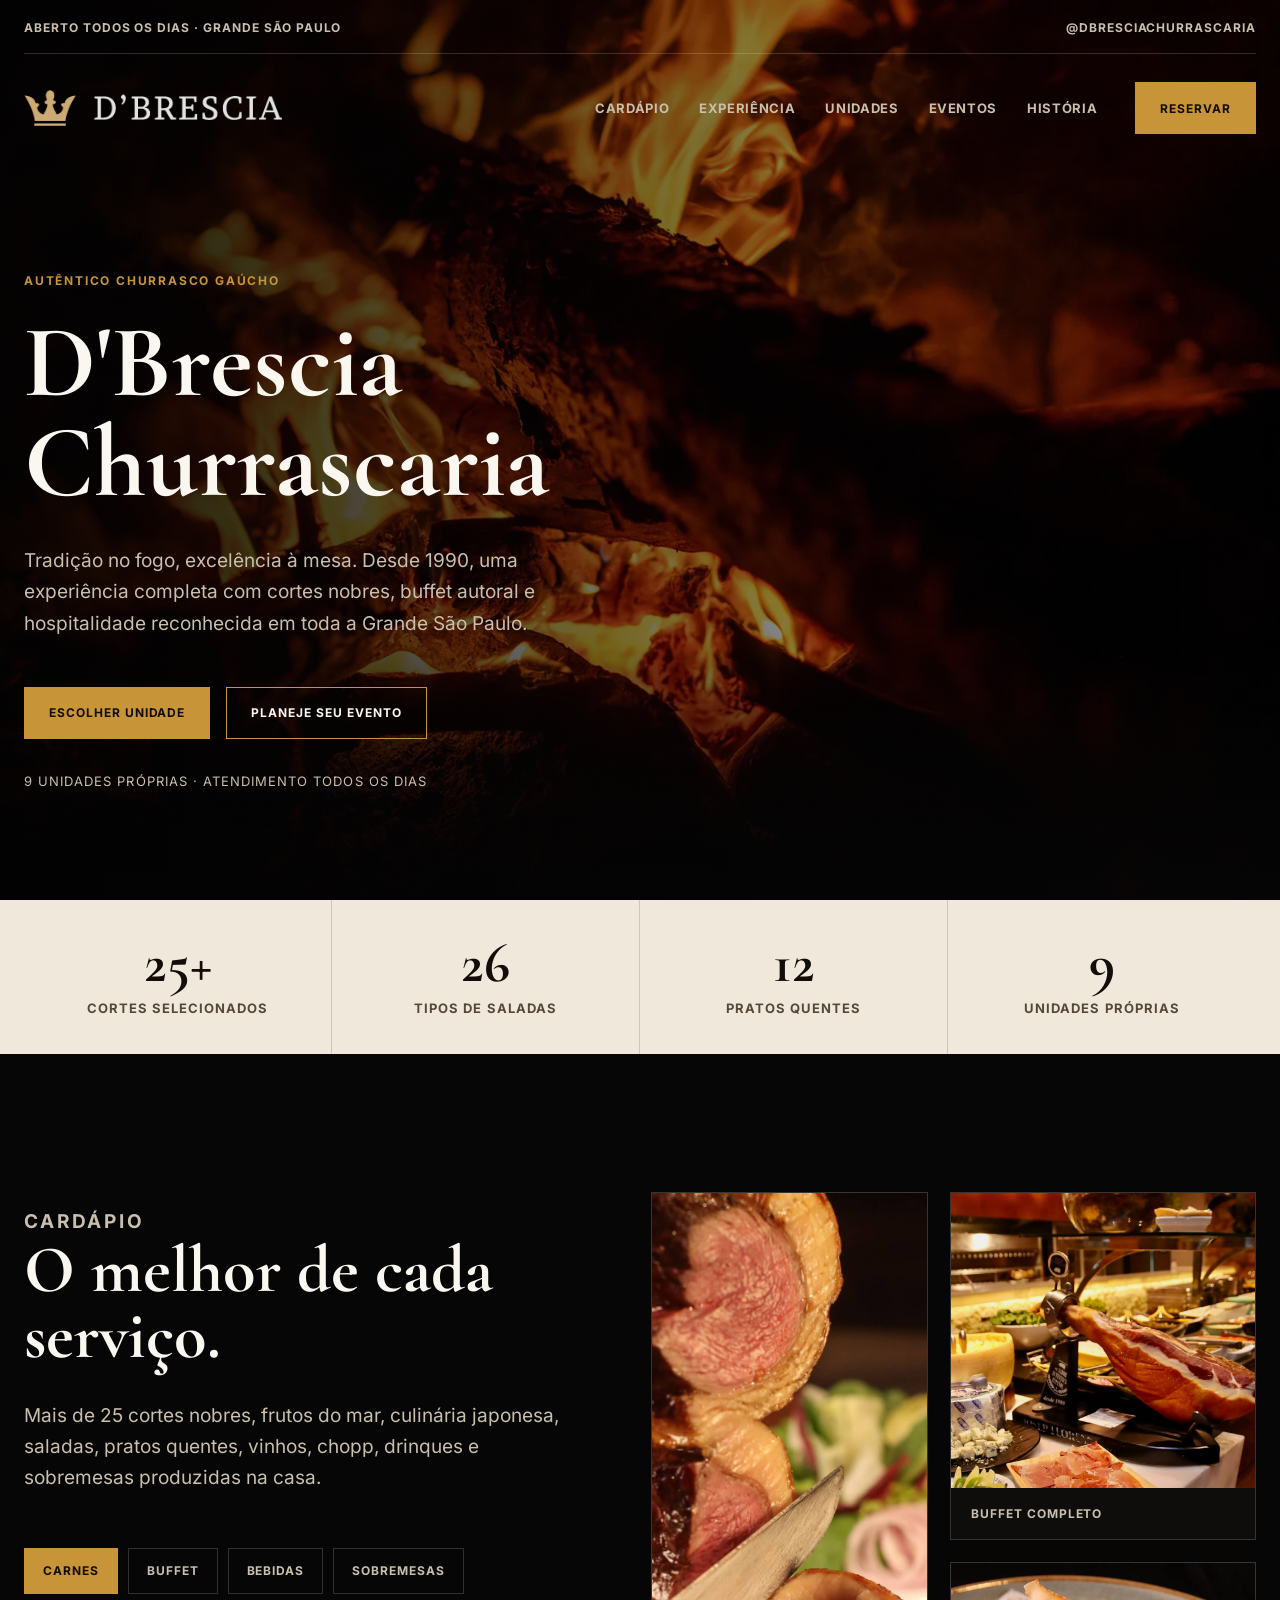
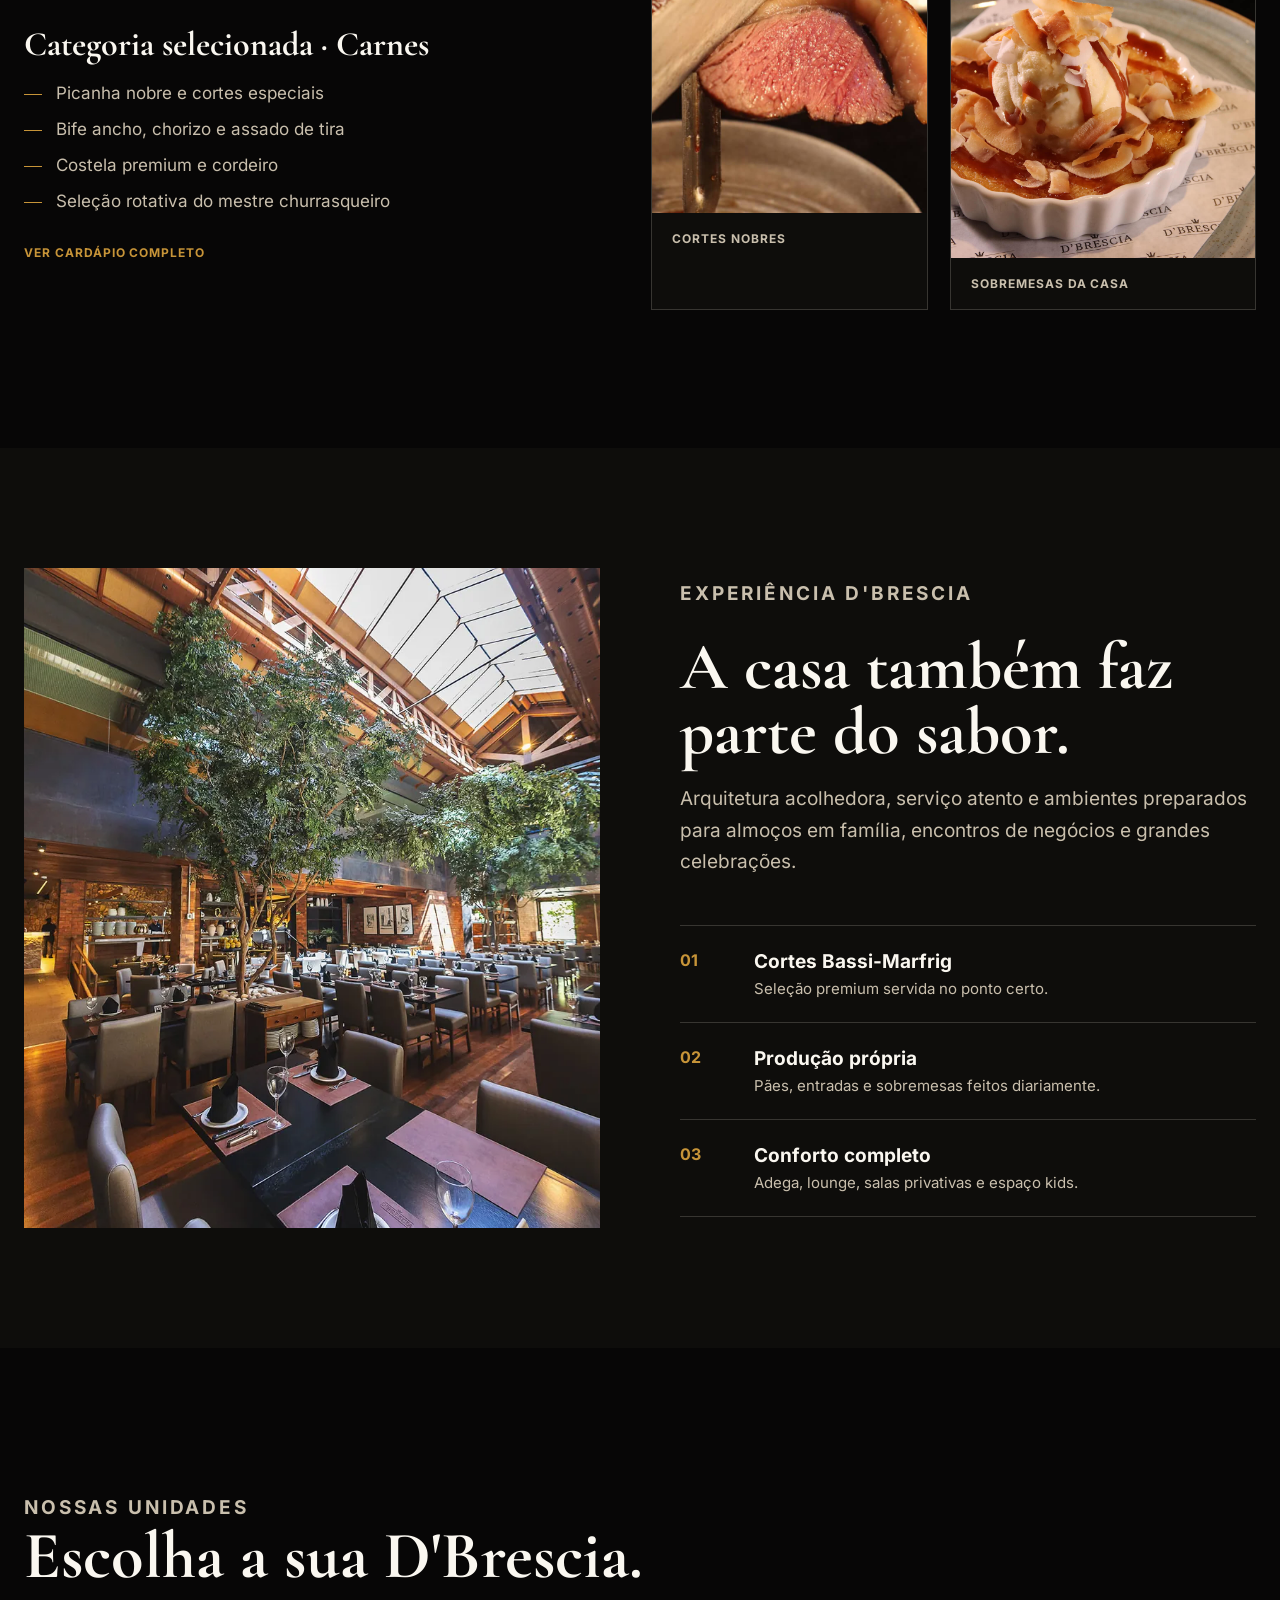
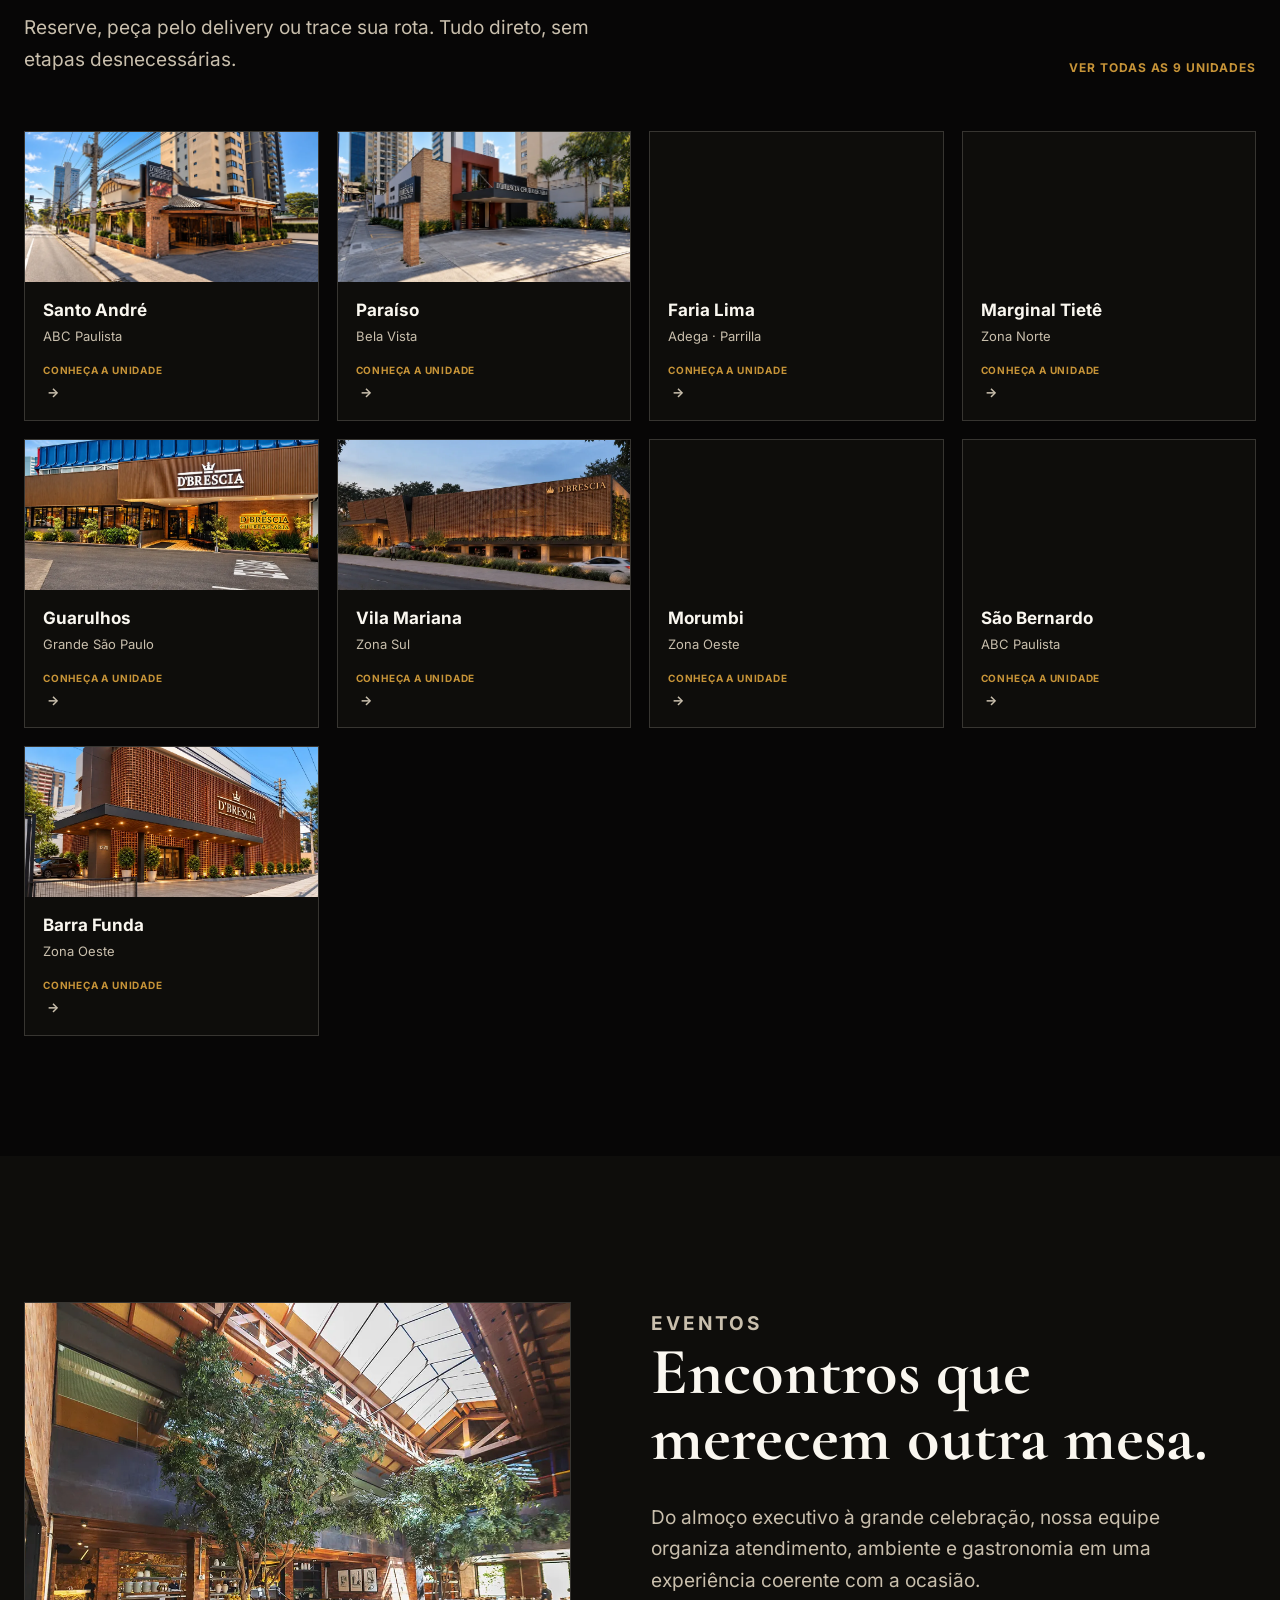
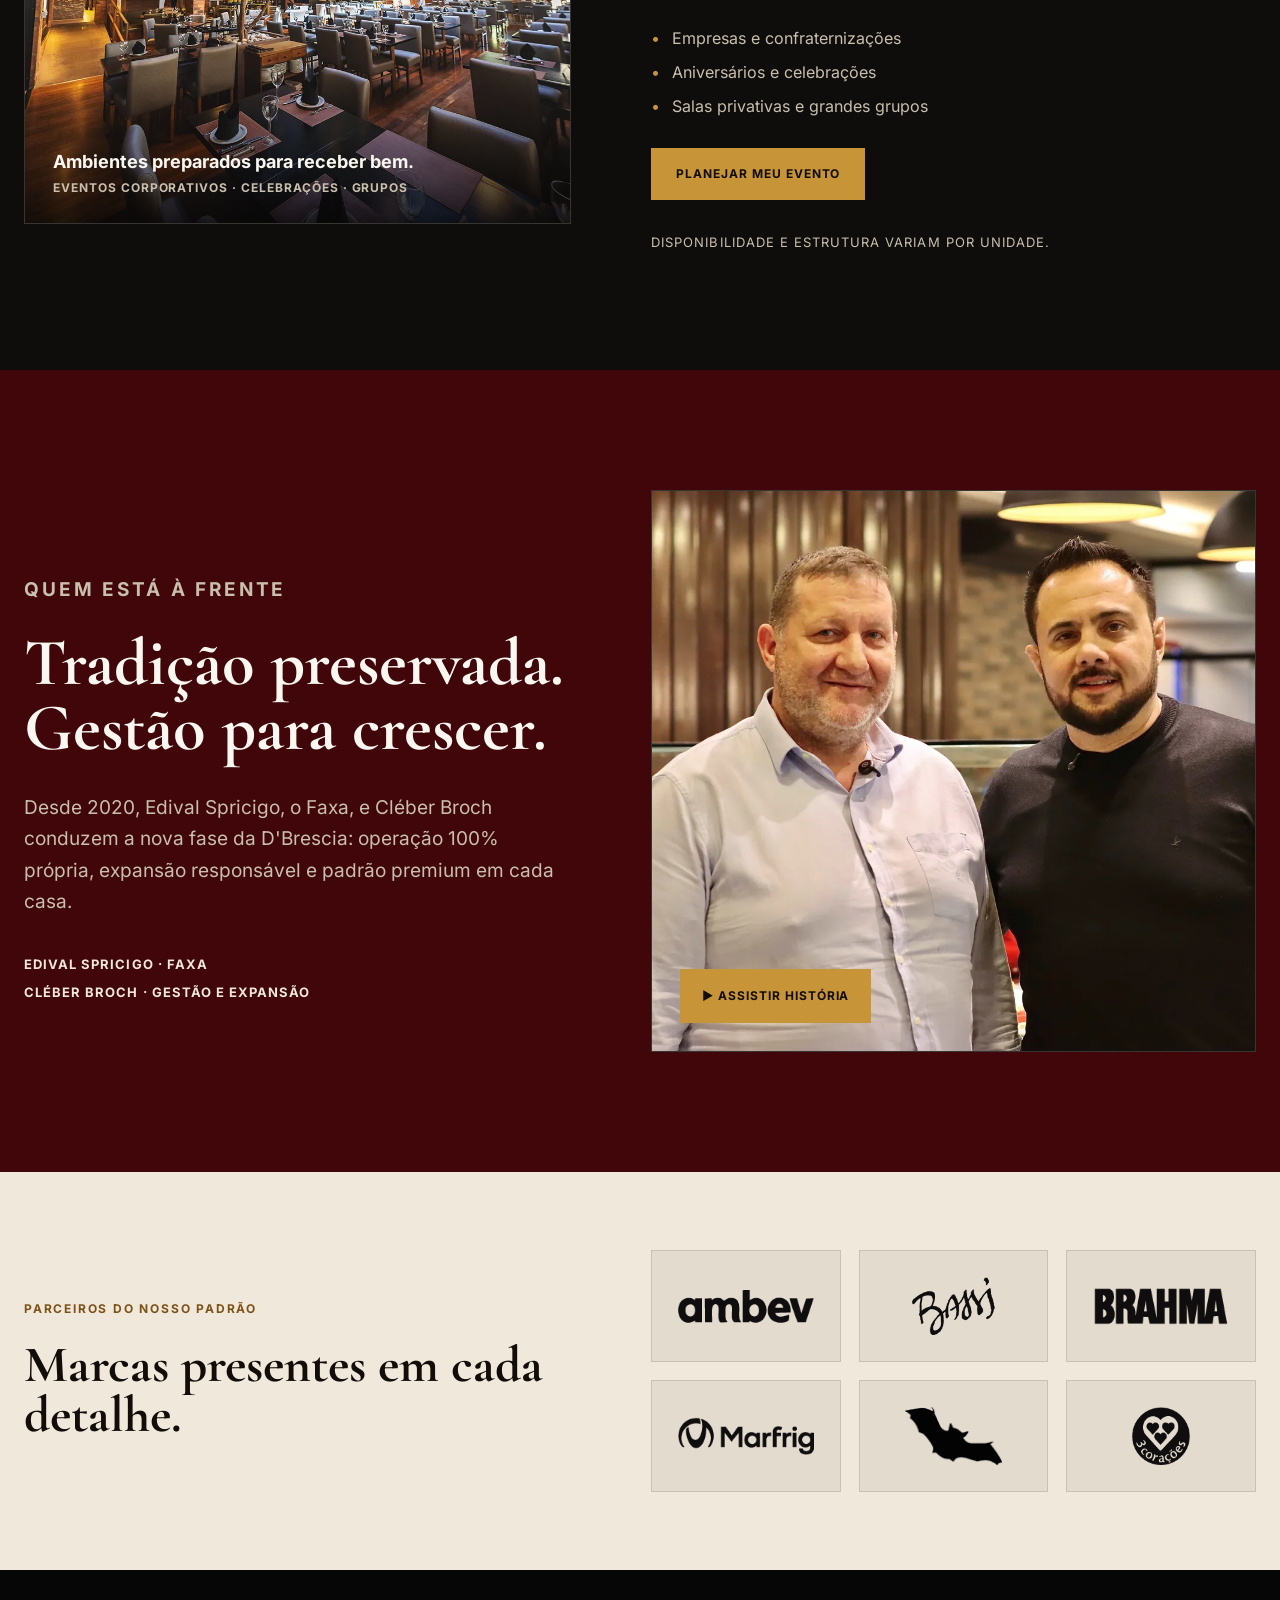
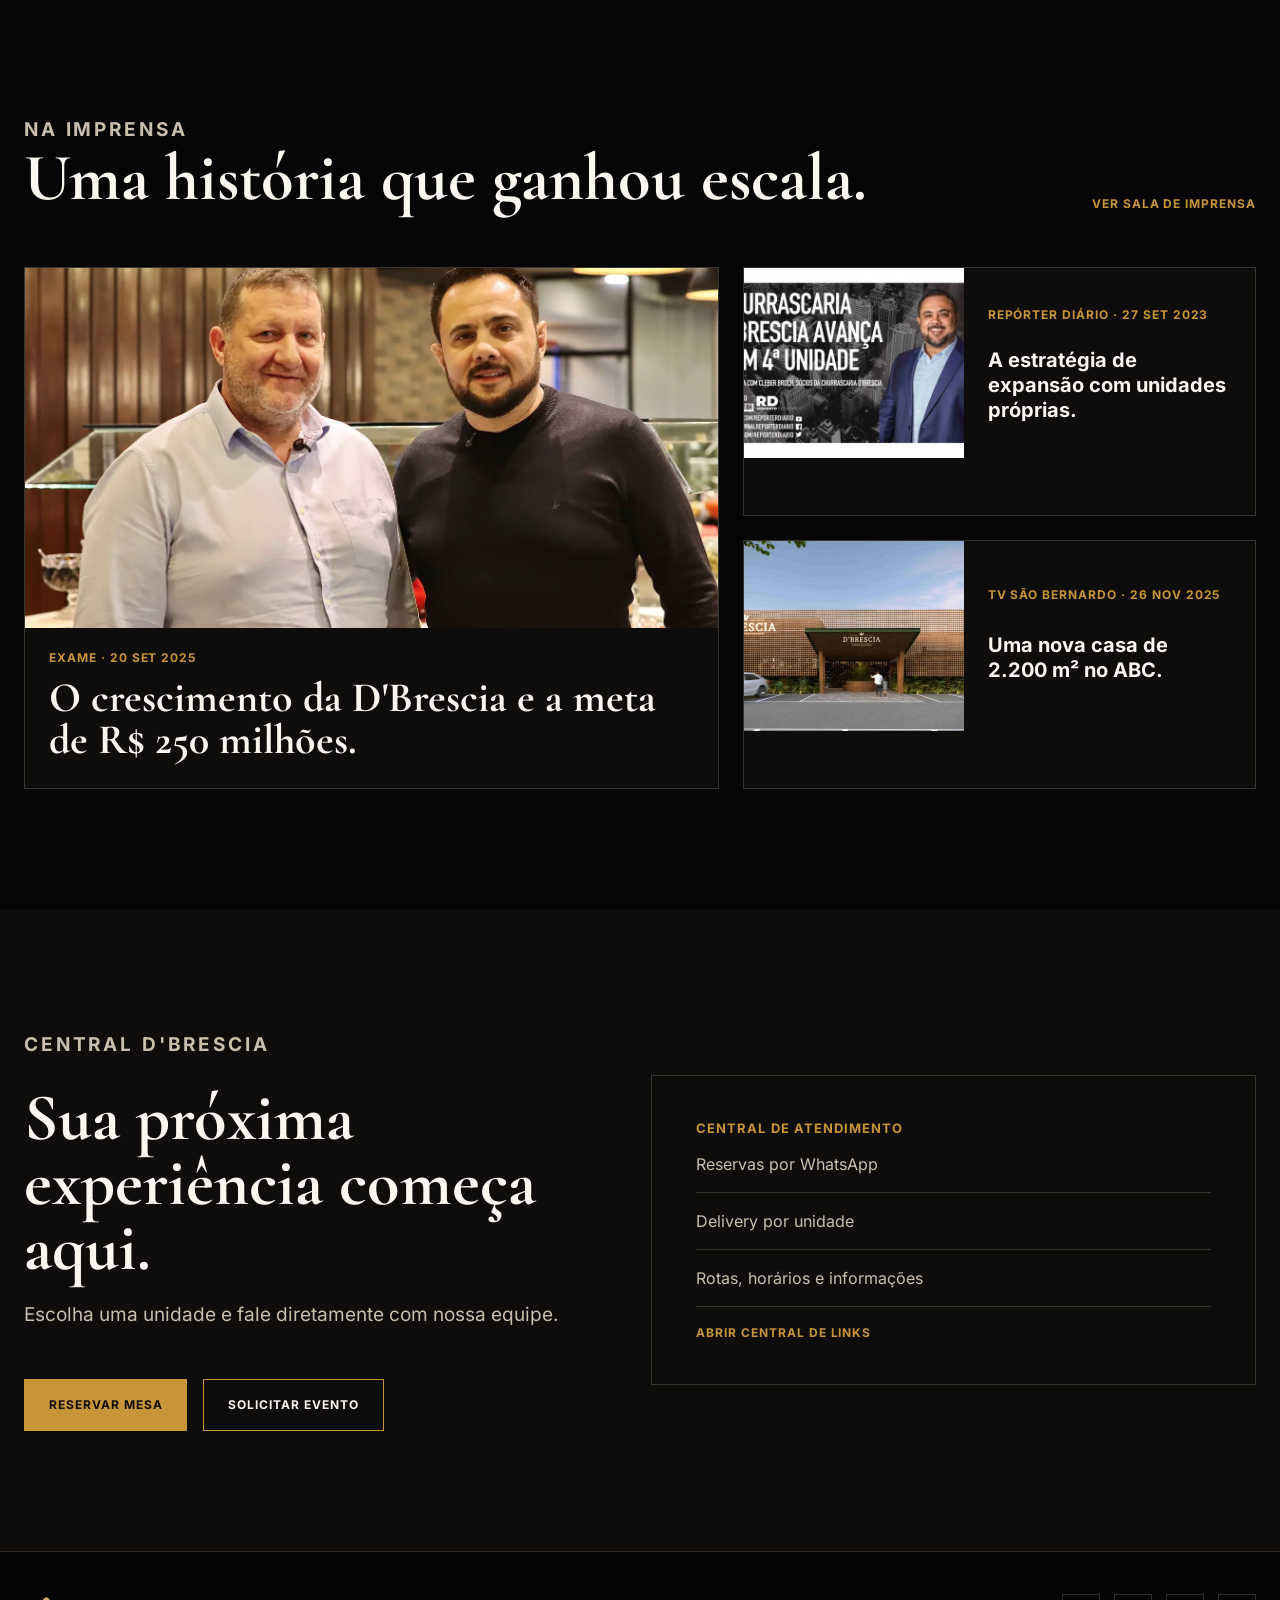
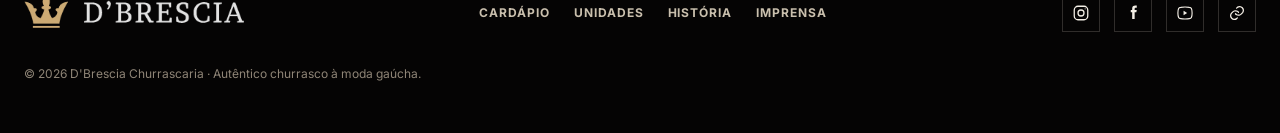
==== index.html @ fde70b5e "Center hero and correct unit count" ====
<!doctype html>
<html lang="pt-BR">
  <head>
    <meta charset="utf-8" />
    <meta name="viewport" content="width=device-width, initial-scale=1" />
    <title>D'Brescia Churrascaria | Rodízio, cortes nobres e eventos em São Paulo</title>
    <meta
      name="description"
      content="D'Brescia Churrascaria: rodízio com cortes nobres, buffet completo, eventos e 9 unidades na Grande São Paulo. Reserve sua mesa."
    />
    <meta name="robots" content="index,follow,max-image-preview:large,max-snippet:-1,max-video-preview:-1" />
    <meta name="theme-color" content="#070606" />
    <link rel="canonical" href="https://lippcruz.github.io/dbrescia.com.br-v2/" />
    <meta property="og:type" content="website" />
    <meta property="og:locale" content="pt_BR" />
    <meta property="og:site_name" content="D'Brescia Churrascaria" />
    <meta property="og:title" content="D'Brescia Churrascaria | Rodízio, cortes nobres e eventos" />
    <meta property="og:description" content="Cortes nobres, buffet completo e hospitalidade em 9 unidades na Grande São Paulo." />
    <meta property="og:url" content="https://lippcruz.github.io/dbrescia.com.br-v2/" />
    <meta property="og:image" content="https://lippcruz.github.io/dbrescia.com.br-v2/assets/optimized/hero-fire.webp" />
    <meta name="twitter:card" content="summary_large_image" />
    <link rel="preload" as="image" href="assets/optimized/hero-fire.webp" fetchpriority="high" />
    <link rel="manifest" href="site.webmanifest" />
    <link rel="stylesheet" href="assets/fonts/google-fonts.css" />
    <link rel="stylesheet" href="styles.css" />
  </head>
  <body>
    <a class="skip-link" href="#conteudo">Pular para o conteúdo principal</a>
    <header class="site-header" id="inicio">
      <div class="hero-bg" aria-hidden="true"></div>
      <div class="container header-shell">
        <div class="topbar">
          <span>Aberto todos os dias · Grande São Paulo</span>
          <a href="https://www.instagram.com/dbresciachurrascaria/" target="_blank" rel="noreferrer">@dbresciachurrascaria</a>
        </div>

        <nav class="main-nav" aria-label="Navegação principal">
          <a class="brand" href="#inicio" aria-label="D'Brescia Churrascaria">
            <img src="assets/figma/fe874.png" alt="D'Brescia" />
          </a>
          <div class="nav-links">
            <a href="#cardapio">Cardápio</a>
            <a href="#experiencia">Experiência</a>
            <a href="#unidades">Unidades</a>
            <a href="#eventos">Eventos</a>
            <a href="#historia">História</a>
          </div>
          <a class="btn btn-gold nav-cta" href="https://linktr.ee/dbrescia" target="_blank" rel="noreferrer">Reservar</a>
          <button class="menu-button" type="button" aria-label="Abrir menu" aria-controls="mobile-menu" aria-expanded="false">
            <span></span><span></span>
          </button>
        </nav>

        <section class="hero-copy" aria-labelledby="hero-title">
          <p class="eyebrow">Autêntico churrasco gaúcho</p>
          <h1 id="hero-title">D'Brescia Churrascaria</h1>
          <p>
            Tradição no fogo, excelência à mesa. Desde 1990, uma experiência completa com cortes nobres,
            buffet autoral e hospitalidade reconhecida em toda a Grande São Paulo.
          </p>
          <div class="hero-actions">
            <a class="btn btn-gold" href="#unidades">Escolher unidade</a>
            <a class="btn btn-outline" href="#eventos">Planeje seu evento</a>
          </div>
          <small>9 unidades próprias · atendimento todos os dias</small>
        </section>
      </div>
    </header>

    <dialog class="mobile-menu" id="mobile-menu" aria-label="Menu principal">
      <div class="mobile-menu-head">
        <img src="assets/figma/fe874.png" alt="D'Brescia" />
        <button type="button" data-close-menu aria-label="Fechar menu">×</button>
      </div>
      <nav>
        <a href="#inicio">Início</a>
        <a href="#cardapio">Cardápio</a>
        <a href="#unidades">Unidades</a>
        <a href="#historia">Nossa história</a>
        <a href="#imprensa">Imprensa</a>
        <a href="#eventos">Eventos</a>
      </nav>
      <div class="mobile-menu-actions">
        <a class="btn btn-gold" href="https://linktr.ee/dbrescia" target="_blank" rel="noreferrer">Reservar mesa</a>
        <a class="btn btn-outline" href="#eventos">Solicitar evento</a>
      </div>
    </dialog>

    <main id="conteudo">
      <section class="proof-band" aria-label="Destaques">
        <div class="container proof-grid">
          <article><strong>25+</strong><span>cortes selecionados</span></article>
          <article><strong>26</strong><span>tipos de saladas</span></article>
          <article><strong>12</strong><span>pratos quentes</span></article>
          <article><strong>9</strong><span>unidades próprias</span></article>
        </div>
      </section>

      <section class="section menu-section" id="cardapio">
        <div class="container menu-layout">
          <div class="section-copy">
            <p class="eyebrow">Cardápio</p>
            <h2>O melhor de cada serviço.</h2>
            <p>
              Mais de 25 cortes nobres, frutos do mar, culinária japonesa, saladas, pratos quentes, vinhos,
              chopp, drinques e sobremesas produzidas na casa.
            </p>
            <div class="tabs" role="tablist" aria-label="Categorias do cardápio">
              <button class="tab is-active" id="tab-carnes" type="button" role="tab" aria-selected="true" aria-controls="menu-panel" data-menu-tab="carnes">Carnes</button>
              <button class="tab" id="tab-buffet" type="button" role="tab" aria-selected="false" aria-controls="menu-panel" data-menu-tab="buffet">Buffet</button>
              <button class="tab" id="tab-bebidas" type="button" role="tab" aria-selected="false" aria-controls="menu-panel" data-menu-tab="bebidas">Bebidas</button>
              <button class="tab" id="tab-sobremesas" type="button" role="tab" aria-selected="false" aria-controls="menu-panel" data-menu-tab="sobremesas">Sobremesas</button>
            </div>
            <div class="menu-panel" id="menu-panel" role="tabpanel" aria-live="polite" aria-labelledby="tab-carnes" tabindex="-1"></div>
          </div>
          <div class="menu-gallery" aria-label="Fotos do cardápio">
            <figure class="gallery-main">
              <img src="assets/figma/dbc1e.png" alt="Cortes nobres" data-menu-image-main />
              <figcaption data-menu-caption-main>Cortes nobres</figcaption>
            </figure>
            <figure>
              <img src="assets/figma/3e852.png" alt="Buffet completo" data-menu-image-side />
              <figcaption data-menu-caption-side>Buffet completo</figcaption>
            </figure>
            <figure>
              <img src="assets/figma/bd625.png" alt="Sobremesas da casa" data-menu-image-bottom />
              <figcaption data-menu-caption-bottom>Sobremesas da casa</figcaption>
            </figure>
          </div>
        </div>
      </section>

      <section class="section experience" id="experiencia">
        <div class="experience-image">
          <img src="assets/optimized/ambiente.webp" alt="Ambiente da D'Brescia" />
        </div>
        <div class="experience-copy">
          <p class="eyebrow">Experiência D'Brescia</p>
          <h2>A casa também faz parte do sabor.</h2>
          <p>
            Arquitetura acolhedora, serviço atento e ambientes preparados para almoços em família,
            encontros de negócios e grandes celebrações.
          </p>
          <ol class="feature-list">
            <li><span>01</span><strong>Cortes Bassi-Marfrig</strong><small>Seleção premium servida no ponto certo.</small></li>
            <li><span>02</span><strong>Produção própria</strong><small>Pães, entradas e sobremesas feitos diariamente.</small></li>
            <li><span>03</span><strong>Conforto completo</strong><small>Adega, lounge, salas privativas e espaço kids.</small></li>
          </ol>
        </div>
      </section>

      <section class="section units-section" id="unidades">
        <div class="container">
          <div class="section-head">
            <div>
              <p class="eyebrow">Nossas unidades</p>
              <h2>Escolha a sua D'Brescia.</h2>
              <p>Reserve, peça pelo delivery ou trace sua rota. Tudo direto, sem etapas desnecessárias.</p>
            </div>
            <a class="text-link" href="https://linktr.ee/dbrescia" target="_blank" rel="noreferrer">Ver todas as 9 unidades</a>
          </div>

          <div class="unit-feature" aria-live="polite">
            <img data-unit-main-image src="assets/optimized/unidade-santo-andre.webp" alt="Unidade Santo André" />
            <div>
              <span data-unit-index>01 / 09</span>
              <h3 data-unit-name>Santo André</h3>
              <p data-unit-address>Av. Dom Pedro II, 444 · Jardim</p>
              <div class="unit-actions">
                <a class="btn btn-gold" data-unit-whatsapp href="https://wa.me/5511996057584" target="_blank" rel="noreferrer">WhatsApp</a>
                <a class="btn btn-outline" data-unit-page href="unidades/santo-andre/">Conhecer unidade</a>
              </div>
            </div>
          </div>

          <div class="unit-controls" role="group" aria-label="Selecionar unidade"></div>
          <div class="unit-grid"></div>
        </div>
      </section>

      <section class="section events" id="eventos">
        <div class="container events-layout">
          <figure>
            <img src="assets/optimized/ambiente.webp" alt="Ambiente preparado para eventos" />
            <figcaption>
              <strong>Ambientes preparados para receber bem.</strong>
              <span>Eventos corporativos · celebrações · grupos</span>
            </figcaption>
          </figure>
          <div class="section-copy">
            <p class="eyebrow">Eventos</p>
            <h2>Encontros que merecem outra mesa.</h2>
            <p>
              Do almoço executivo à grande celebração, nossa equipe organiza atendimento, ambiente e gastronomia
              em uma experiência coerente com a ocasião.
            </p>
            <ul class="check-list">
              <li>Empresas e confraternizações</li>
              <li>Aniversários e celebrações</li>
              <li>Salas privativas e grandes grupos</li>
            </ul>
            <a class="btn btn-gold" href="https://linktr.ee/dbrescia" target="_blank" rel="noreferrer">Planejar meu evento</a>
            <small>Disponibilidade e estrutura variam por unidade.</small>
          </div>
        </div>
      </section>

      <section class="section story" id="historia">
        <div class="container story-layout">
          <div>
            <p class="eyebrow">Quem está à frente</p>
            <h2>Tradição preservada. Gestão para crescer.</h2>
            <p>
              Desde 2020, Edival Spricigo, o Faxa, e Cléber Broch conduzem a nova fase da D'Brescia:
              operação 100% própria, expansão responsável e padrão premium em cada casa.
            </p>
            <div class="leaders">
              <span>Edival Spricigo · Faxa</span>
              <span>Cléber Broch · Gestão e expansão</span>
            </div>
          </div>
          <a class="video-card" href="https://www.youtube.com/watch?v=GO7LX_fqPFc" target="_blank" rel="noreferrer">
            <img src="assets/optimized/historia.webp" alt="Edival Spricigo e Cléber Broch" />
            <span>▶ Assistir história</span>
          </a>
        </div>
      </section>

      <section class="partners">
        <div class="container partners-layout">
          <div>
            <p class="eyebrow">Parceiros do nosso padrão</p>
            <h2>Marcas presentes em cada detalhe.</h2>
          </div>
          <div class="partner-logos" aria-label="Marcas parceiras">
            <img src="assets/figma/53ff4.png" alt="Ambev" />
            <img src="assets/figma/e5838.png" alt="Bassi" />
            <img src="assets/figma/cb8c1.png" alt="Brahma" />
            <img src="assets/figma/28955.png" alt="Marfrig" />
            <img src="assets/figma/4d040.png" alt="BAT" />
            <img src="assets/figma/1bcff.png" alt="3 Corações" />
          </div>
        </div>
      </section>

      <section class="section press" id="imprensa">
        <div class="container">
          <div class="section-head">
            <div>
              <p class="eyebrow">Na imprensa</p>
              <h2>Uma história que ganhou escala.</h2>
            </div>
            <a class="text-link" href="https://linktr.ee/dbrescia" target="_blank" rel="noreferrer">Ver sala de imprensa</a>
          </div>
          <div class="press-grid">
            <a class="press-main" href="https://exame.com/negocios/o-paulista-e-o-catarinense-que-vao-faturar-r-250-milhoes-com-churrasco-tipicamente-gaucho/" target="_blank" rel="noreferrer">
              <img src="assets/optimized/historia.webp" alt="Entrevista D'Brescia" />
              <span>Exame · 20 set 2025</span>
              <strong>O crescimento da D'Brescia e a meta de R$ 250 milhões.</strong>
            </a>
            <a class="press-item" href="https://www.reporterdiario.com.br/noticia/3321162/rd-momento-economico-27-09-2023-as-18h-churrascaria-dbrescia-avanca-com-4a-unidade/" target="_blank" rel="noreferrer">
              <img src="assets/figma/586be.png" alt="Repórter Diário" />
              <span>Repórter Diário · 27 set 2023</span>
              <strong>A estratégia de expansão com unidades próprias.</strong>
            </a>
            <a class="press-item" href="https://tvsaobernardo.com/churrascaria-dbrescia-inaugura-amanha-no-planalto/" target="_blank" rel="noreferrer">
              <img src="assets/figma/26440.png" alt="TV São Bernardo" />
              <span>TV São Bernardo · 26 nov 2025</span>
              <strong>Uma nova casa de 2.200 m² no ABC.</strong>
            </a>
          </div>
        </div>
      </section>

      <section class="closing">
        <div class="container closing-layout">
          <div>
            <p class="eyebrow">Central D'Brescia</p>
            <h2>Sua próxima experiência começa aqui.</h2>
            <p>Escolha uma unidade e fale diretamente com nossa equipe.</p>
            <div class="hero-actions">
              <a class="btn btn-gold" href="https://linktr.ee/dbrescia" target="_blank" rel="noreferrer">Reservar mesa</a>
              <a class="btn btn-outline" href="#eventos">Solicitar evento</a>
            </div>
          </div>
          <div class="central-box">
            <strong>Central de atendimento</strong>
            <span>Reservas por WhatsApp</span>
            <span>Delivery por unidade</span>
            <span>Rotas, horários e informações</span>
            <a class="text-link" href="https://linktr.ee/dbrescia" target="_blank" rel="noreferrer">Abrir central de links</a>
          </div>
        </div>
      </section>
    </main>

    <footer class="site-footer">
      <div class="container footer-layout">
        <img src="assets/figma/fe874.png" alt="D'Brescia" />
        <nav aria-label="Links do rodapé">
          <a href="#cardapio">Cardápio</a>
          <a href="#unidades">Unidades</a>
          <a href="#historia">História</a>
          <a href="#imprensa">Imprensa</a>
        </nav>
        <div class="socials">
          <a href="https://www.instagram.com/dbresciachurrascaria/" target="_blank" rel="noreferrer"><img src="assets/figma/6b1d5.svg" alt="Instagram" /></a>
          <a href="https://www.facebook.com/dbresciachurrascaria/" target="_blank" rel="noreferrer"><img src="assets/figma/28d46.svg" alt="Facebook" /></a>
          <a href="https://www.youtube.com/watch?v=GO7LX_fqPFc" target="_blank" rel="noreferrer"><img src="assets/figma/98558.svg" alt="YouTube" /></a>
          <a href="https://linktr.ee/dbrescia" target="_blank" rel="noreferrer"><img src="assets/figma/1e00f.svg" alt="Linktree" /></a>
        </div>
        <small>© 2026 D'Brescia Churrascaria · Autêntico churrasco à moda gaúcha.</small>
      </div>
    </footer>

    <div class="mobile-sticky" aria-label="Ações rápidas">
      <a href="#unidades"><img src="assets/figma/1b654.svg" alt="" />Unidades</a>
      <a href="https://linktr.ee/dbrescia" target="_blank" rel="noreferrer"><img src="assets/figma/786ed.svg" alt="" />WhatsApp</a>
      <a href="https://linktr.ee/dbrescia" target="_blank" rel="noreferrer"><img src="assets/figma/3e190.svg" alt="" />Reservar</a>
    </div>

    <script type="application/ld+json">
{"@context":"https://schema.org","@type":"Restaurant","name":"D'Brescia Churrascaria","description":"Rodízio com cortes nobres, buffet completo e espaços para eventos na Grande São Paulo.","url":"https://lippcruz.github.io/dbrescia.com.br-v2/","image":"https://lippcruz.github.io/dbrescia.com.br-v2/assets/optimized/hero-fire.webp","servesCuisine":["Churrasco gaúcho","Brasileira"],"areaServed":"Grande São Paulo","sameAs":["https://www.instagram.com/dbresciachurrascaria/","https://www.facebook.com/dbresciachurrascaria/"]}
</script>
<script src="script.js" defer></script>
  </body>
</html>
---- assets/fonts/google-fonts.css ----
@font-face {
  font-family: "Cormorant Garamond";
  font-style: normal;
  font-weight: 700;
  font-display: swap;
  src: url("cormorant-garamond-700.ttf") format("truetype");
}

@font-face {
  font-family: "Inter";
  font-style: normal;
  font-weight: 400;
  font-display: swap;
  src: url("inter-400.ttf") format("truetype");
}

@font-face {
  font-family: "Inter";
  font-style: normal;
  font-weight: 700;
  font-display: swap;
  src: url("inter-700.ttf") format("truetype");
}
---- styles.css ----
:root {
  --bg: #070606;
  --surface: #0e0d0b;
  --surface-2: #17130f;
  --ivory: #f0e9db;
  --text: #faf7f0;
  --muted: #c9bfad;
  --muted-2: #8f8577;
  --gold: #c79438;
  --gold-dark: #8d6428;
  --red: #400609;
  --line: rgba(240, 233, 219, 0.18);
  --container: 1280px;
  color-scheme: dark;
}

* {
  box-sizing: border-box;
}

html {
  scroll-behavior: smooth;
}

body {
  margin: 0;
  font-family: Inter, Arial, sans-serif;
  background: var(--bg);
  color: var(--text);
}

body.menu-open {
  overflow: hidden;
}

img {
  display: block;
  max-width: 100%;
}

a {
  color: inherit;
  text-decoration: none;
}

button {
  font: inherit;
}

.container {
  width: min(var(--container), calc(100% - 48px));
  margin: 0 auto;
}

.site-header {
  position: relative;
  min-height: 900px;
  isolation: isolate;
  overflow: hidden;
}

.hero-bg {
  position: absolute;
  inset: 0;
  z-index: -1;
  background:
    linear-gradient(90deg, rgba(3, 2, 2, 0.94), rgba(3, 2, 2, 0.55) 48%, rgba(3, 2, 2, 0.25)),
    linear-gradient(0deg, var(--bg), rgba(7, 6, 6, 0) 28%),
    url("assets/optimized/hero-fire.webp") center / cover;
}

.topbar {
  display: flex;
  justify-content: space-between;
  gap: 24px;
  padding: 20px 0 18px;
  border-bottom: 1px solid var(--line);
  color: var(--muted);
  font-size: 12px;
  font-weight: 700;
  letter-spacing: 0.08em;
  text-transform: uppercase;
}

.main-nav {
  display: flex;
  align-items: center;
  gap: 38px;
  padding: 28px 0;
}

.brand img {
  width: 258px;
  height: auto;
}

.nav-links {
  display: flex;
  align-items: center;
  gap: 30px;
  margin-left: auto;
  color: var(--muted);
  font-size: 13px;
  font-weight: 700;
  letter-spacing: 0.05em;
  text-transform: uppercase;
}

.nav-links a:hover,
.text-link:hover,
.site-footer a:hover {
  color: var(--gold);
}

.btn {
  display: inline-flex;
  min-height: 52px;
  align-items: center;
  justify-content: center;
  gap: 10px;
  padding: 0 24px;
  border: 1px solid var(--gold);
  font-size: 12px;
  font-weight: 800;
  letter-spacing: 0.08em;
  text-transform: uppercase;
  transition: transform 180ms ease, background 180ms ease, color 180ms ease, border-color 180ms ease;
}

.btn:hover {
  transform: translateY(-2px);
}

.btn-gold {
  background: var(--gold);
  color: #120d08;
}

.btn-outline {
  background: transparent;
  color: var(--text);
}

.hero-copy {
  width: min(660px, 100%);
  padding-top: 150px;
}

.eyebrow {
  margin: 0 0 24px;
  color: var(--gold);
  font-size: 12px;
  font-weight: 800;
  letter-spacing: 0.15em;
  text-transform: uppercase;
}

h1,
h2,
h3 {
  margin: 0;
  font-family: "Cormorant Garamond", Georgia, serif;
  font-weight: 700;
  line-height: 0.98;
}

h1 {
  font-size: clamp(58px, 8vw, 104px);
  max-width: 760px;
}

h2 {
  font-size: clamp(42px, 5.2vw, 70px);
}

h3 {
  font-size: 38px;
}

.hero-copy p:not(.eyebrow),
.section-copy > p,
.section-head p,
.experience-copy > p,
.story p,
.closing p {
  color: var(--muted);
  font-size: 19px;
  line-height: 1.65;
}

.hero-copy p:not(.eyebrow) {
  max-width: 580px;
  margin: 32px 0 0;
}

.hero-actions {
  display: flex;
  flex-wrap: wrap;
  gap: 16px;
  margin-top: 48px;
}

.hero-copy small,
.events small {
  display: block;
  margin-top: 34px;
  color: var(--muted);
  font-size: 13px;
  letter-spacing: 0.08em;
  text-transform: uppercase;
}

.menu-button {
  display: none;
  width: 44px;
  height: 44px;
  border: 1px solid var(--line);
  background: rgba(7, 6, 6, 0.35);
  color: var(--text);
  cursor: pointer;
}

.menu-button span {
  display: block;
  width: 18px;
  height: 2px;
  margin: 5px auto;
  background: currentColor;
}

.mobile-menu {
  width: 100%;
  height: 100%;
  max-width: none;
  max-height: none;
  margin: 0;
  padding: 28px 24px;
  border: 0;
  background: var(--bg);
  color: var(--text);
}

.mobile-menu::backdrop {
  background: rgba(0, 0, 0, 0.65);
}

.mobile-menu-head {
  display: flex;
  align-items: center;
  justify-content: space-between;
  padding-bottom: 28px;
  border-bottom: 1px solid var(--line);
}

.mobile-menu-head img {
  width: 215px;
}

.mobile-menu-head button {
  width: 44px;
  height: 44px;
  border: 1px solid var(--line);
  background: transparent;
  color: var(--text);
  font-size: 28px;
  cursor: pointer;
}

.mobile-menu nav {
  display: grid;
  gap: 20px;
  padding: 44px 0;
  font-family: "Cormorant Garamond", Georgia, serif;
  font-size: 42px;
  font-weight: 700;
}

.mobile-menu-actions {
  display: grid;
  gap: 14px;
}

.proof-band {
  background: var(--ivory);
  color: #120d08;
}

.proof-grid {
  display: grid;
  grid-template-columns: repeat(4, 1fr);
}

.proof-grid article {
  display: grid;
  align-content: center;
  justify-items: center;
  min-height: 154px;
  padding: 24px 30px;
  border-right: 1px solid rgba(18, 13, 8, 0.16);
  text-align: center;
}

.proof-grid article:last-child {
  border-right: 0;
}

.proof-grid strong {
  display: block;
  font-family: "Cormorant Garamond", Georgia, serif;
  font-size: 56px;
  line-height: 0.9;
}

.proof-grid span {
  display: block;
  margin-top: 12px;
  color: #564838;
  font-size: 13px;
  font-weight: 800;
  letter-spacing: 0.08em;
  text-transform: uppercase;
}

.section {
  padding: 120px 0;
}

.menu-layout,
.events-layout,
.story-layout,
.partners-layout,
.closing-layout {
  display: grid;
  grid-template-columns: minmax(0, 0.95fr) minmax(0, 1.05fr);
  gap: 80px;
  align-items: center;
}

.section-copy > p {
  max-width: 590px;
  margin: 32px 0 0;
}

.tabs {
  display: flex;
  flex-wrap: wrap;
  gap: 10px;
  margin: 54px 0 34px;
}

.tab {
  min-height: 46px;
  padding: 0 18px;
  border: 1px solid var(--line);
  background: transparent;
  color: var(--muted);
  font-size: 12px;
  font-weight: 800;
  letter-spacing: 0.08em;
  text-transform: uppercase;
  cursor: pointer;
}

.tab.is-active {
  border-color: var(--gold);
  background: var(--gold);
  color: #120d08;
}

.menu-panel {
  min-height: 300px;
  color: var(--muted);
}

.menu-panel h3 {
  margin-bottom: 22px;
  color: var(--text);
  font-size: 34px;
}

.menu-panel ul {
  display: grid;
  gap: 16px;
  margin: 0 0 30px;
  padding: 0;
  list-style: none;
}

.menu-panel li {
  position: relative;
  padding-left: 32px;
  font-size: 17px;
}

.menu-panel li::before {
  content: "";
  position: absolute;
  left: 0;
  top: 11px;
  width: 18px;
  height: 1px;
  background: var(--gold);
}

.menu-gallery {
  display: grid;
  grid-template-columns: 0.95fr 1.05fr;
  gap: 22px;
}

.menu-gallery figure,
.events figure,
.video-card,
.press-main,
.press-item,
.unit-feature,
.unit-card,
.central-box {
  margin: 0;
  overflow: hidden;
  background: var(--surface);
  border: 1px solid var(--line);
}

.menu-gallery .gallery-main {
  grid-row: span 2;
}

.menu-gallery img {
  width: 100%;
  height: 295px;
  object-fit: cover;
}

.menu-gallery .gallery-main img {
  height: 620px;
}

.menu-gallery figcaption,
.events figcaption {
  padding: 18px 20px;
  color: var(--muted);
  font-size: 12px;
  font-weight: 800;
  letter-spacing: 0.08em;
  text-transform: uppercase;
}

.experience {
  display: grid;
  grid-template-columns: 1fr 1fr;
  gap: 80px;
  align-items: center;
  padding-left: max(24px, calc((100vw - var(--container)) / 2));
  padding-right: max(24px, calc((100vw - var(--container)) / 2));
  background: var(--surface);
}

.experience-image img {
  width: 100%;
  height: 660px;
  object-fit: cover;
}

.experience-copy {
  max-width: 620px;
}

.feature-list {
  display: grid;
  gap: 0;
  margin: 48px 0 0;
  padding: 0;
  list-style: none;
  border-top: 1px solid var(--line);
}

.feature-list li {
  display: grid;
  grid-template-columns: 56px 1fr;
  gap: 18px;
  padding: 24px 0;
  border-bottom: 1px solid var(--line);
}

.feature-list span {
  color: var(--gold);
  font-weight: 800;
}

.feature-list strong,
.feature-list small {
  grid-column: 2;
}

.feature-list strong {
  font-size: 19px;
}

.feature-list small {
  margin-top: -12px;
  color: var(--muted);
  font-size: 15px;
}

.section-head {
  display: flex;
  align-items: end;
  justify-content: space-between;
  gap: 40px;
  margin-bottom: 56px;
}

.section-head p {
  max-width: 620px;
  margin: 24px 0 0;
}

.text-link {
  color: var(--gold);
  font-size: 12px;
  font-weight: 900;
  letter-spacing: 0.08em;
  text-transform: uppercase;
}

.unit-feature {
  display: grid;
  grid-template-columns: 1.25fr 0.75fr;
  min-height: 520px;
}

.unit-feature > img {
  width: 100%;
  height: 100%;
  min-height: 420px;
  object-fit: cover;
}

.unit-feature > div {
  display: flex;
  flex-direction: column;
  justify-content: center;
  padding: 54px;
}

.unit-feature span {
  color: var(--gold);
  font-size: 12px;
  font-weight: 800;
  letter-spacing: 0.12em;
  text-transform: uppercase;
}

.unit-feature h3 {
  margin-top: 18px;
  font-size: 58px;
}

.unit-feature p {
  color: var(--muted);
  font-size: 18px;
  line-height: 1.55;
}

.unit-actions {
  display: flex;
  flex-wrap: wrap;
  gap: 12px;
  margin-top: 30px;
}

.unit-controls {
  display: grid;
  grid-template-columns: repeat(8, 1fr);
  gap: 10px;
  margin: 18px 0 42px;
}

.unit-thumb {
  min-height: 66px;
  border: 1px solid var(--line);
  background: var(--surface);
  color: var(--muted);
  font-size: 11px;
  font-weight: 800;
  letter-spacing: 0.04em;
  text-transform: uppercase;
  cursor: pointer;
}

.unit-thumb.is-active {
  border-color: var(--gold);
  color: var(--gold);
}

.unit-grid {
  display: grid;
  grid-template-columns: repeat(4, 1fr);
  gap: 18px;
}

.unit-card {
  min-height: 210px;
}

.unit-card img {
  width: 100%;
  height: 150px;
  object-fit: cover;
}

.unit-card div {
  padding: 18px;
}

.unit-card strong {
  display: block;
  font-size: 17px;
}

.unit-card span {
  display: block;
  margin-top: 7px;
  color: var(--muted);
  font-size: 13px;
  line-height: 1.45;
}

.events {
  background: var(--surface);
}

.events figure {
  position: relative;
}

.events figure img {
  width: 100%;
  height: 520px;
  object-fit: cover;
}

.events figcaption {
  position: absolute;
  left: 0;
  right: 0;
  bottom: 0;
  display: grid;
  gap: 8px;
  background: linear-gradient(0deg, rgba(7, 6, 6, 0.9), rgba(7, 6, 6, 0));
  padding: 74px 28px 28px;
}

.events figcaption strong {
  color: var(--text);
  font-size: 18px;
  letter-spacing: 0;
  text-transform: none;
}

.check-list {
  display: grid;
  gap: 14px;
  margin: 32px 0;
  padding: 0;
  color: var(--muted);
  list-style: none;
}

.check-list li::before {
  content: "•";
  margin-right: 12px;
  color: var(--gold);
}

.story {
  background: var(--red);
}

.story p {
  max-width: 590px;
  margin-top: 32px;
}

.leaders {
  display: grid;
  gap: 12px;
  margin-top: 38px;
  color: var(--ivory);
  font-size: 13px;
  font-weight: 900;
  letter-spacing: 0.08em;
  text-transform: uppercase;
}

.video-card {
  position: relative;
  display: block;
  min-height: 560px;
}

.video-card img {
  width: 100%;
  height: 560px;
  object-fit: cover;
}

.video-card span {
  position: absolute;
  left: 28px;
  bottom: 28px;
  display: inline-flex;
  min-height: 54px;
  align-items: center;
  padding: 0 22px;
  background: var(--gold);
  color: #120d08;
  font-size: 12px;
  font-weight: 900;
  letter-spacing: 0.08em;
  text-transform: uppercase;
}

.partners {
  padding: 78px 0;
  background: var(--ivory);
  color: #120d08;
}

.partners .eyebrow {
  color: #7d5218;
}

.partners h2 {
  max-width: 520px;
  font-size: clamp(36px, 4vw, 58px);
}

.partner-logos {
  display: grid;
  grid-template-columns: repeat(3, 1fr);
  gap: 18px;
}

.partner-logos img {
  width: 100%;
  height: 112px;
  object-fit: contain;
  padding: 26px;
  background: rgba(18, 13, 8, 0.06);
  border: 1px solid rgba(18, 13, 8, 0.12);
}

.press-grid {
  display: grid;
  grid-template-columns: 1.15fr 0.85fr;
  grid-template-rows: 1fr 1fr;
  gap: 24px;
}

.press-main {
  grid-row: span 2;
}

.press-main img {
  width: 100%;
  height: 360px;
  object-fit: cover;
}

.press-main,
.press-item {
  display: grid;
  align-content: start;
}

.press-main span,
.press-main strong,
.press-item span,
.press-item strong {
  margin-left: 24px;
  margin-right: 24px;
}

.press-main span,
.press-item span {
  margin-top: 22px;
  color: var(--gold);
  font-size: 12px;
  font-weight: 900;
  letter-spacing: 0.08em;
  text-transform: uppercase;
}

.press-main strong {
  margin-top: 12px;
  margin-bottom: 26px;
  font-family: "Cormorant Garamond", Georgia, serif;
  font-size: 42px;
  line-height: 1.02;
}

.press-item {
  grid-template-columns: 220px 1fr;
  align-items: center;
}

.press-item img {
  width: 220px;
  height: 190px;
  object-fit: cover;
  grid-row: span 2;
}

.press-item span,
.press-item strong {
  margin-left: 24px;
}

.press-item strong {
  align-self: start;
  margin-top: 8px;
  font-size: 20px;
  line-height: 1.25;
}

.closing {
  padding: 120px 0;
  background: var(--surface);
}

.central-box {
  display: grid;
  gap: 18px;
  padding: 44px;
}

.central-box strong {
  color: var(--gold);
  font-size: 13px;
  font-weight: 900;
  letter-spacing: 0.08em;
  text-transform: uppercase;
}

.central-box span {
  padding-bottom: 18px;
  border-bottom: 1px solid var(--line);
  color: var(--muted);
}

.site-footer {
  padding: 42px 0 52px;
  border-top: 1px solid var(--line);
  background: #050404;
}

.footer-layout {
  display: grid;
  grid-template-columns: auto 1fr auto;
  gap: 34px;
  align-items: center;
}

.site-footer img {
  width: 220px;
}

.site-footer nav {
  display: flex;
  flex-wrap: wrap;
  justify-content: center;
  gap: 24px;
  color: var(--muted);
  font-size: 12px;
  font-weight: 800;
  letter-spacing: 0.08em;
  text-transform: uppercase;
}

.socials {
  display: flex;
  gap: 14px;
}

.socials a {
  display: grid;
  width: 38px;
  height: 38px;
  place-items: center;
  border: 1px solid var(--line);
}

.socials img {
  width: 18px;
  height: 18px;
}

.site-footer small {
  grid-column: 1 / -1;
  color: var(--muted-2);
  font-size: 12px;
}

.mobile-sticky {
  display: none;
}

@media (max-width: 980px) {
  .container {
    width: min(100% - 32px, var(--container));
  }

  .site-header {
    min-height: 720px;
  }

  .topbar,
  .nav-links,
  .nav-cta {
    display: none;
  }

  .main-nav {
    justify-content: space-between;
    padding: 28px 0;
  }

  .brand img {
    width: 215px;
  }

  .menu-button {
    display: block;
  }

  .hero-copy {
    padding-top: 80px;
  }

  h1 {
    font-size: 56px;
  }

  h2 {
    font-size: 44px;
  }

  .hero-copy p:not(.eyebrow),
  .section-copy > p,
  .section-head p,
  .experience-copy > p,
  .story p,
  .closing p {
    font-size: 17px;
  }

  .proof-grid,
  .menu-layout,
  .experience,
  .events-layout,
  .story-layout,
  .partners-layout,
  .closing-layout,
  .unit-feature,
  .press-grid,
  .footer-layout {
    grid-template-columns: 1fr;
  }

  .proof-grid {
    grid-template-columns: repeat(2, 1fr);
  }

  .proof-grid article {
    min-height: 128px;
    padding: 28px 18px;
    border-bottom: 1px solid rgba(18, 13, 8, 0.16);
  }

  .proof-grid article:nth-child(2n) {
    border-right: 0;
  }

  .section {
    padding: 82px 0;
  }

  .menu-layout,
  .events-layout,
  .story-layout,
  .partners-layout,
  .closing-layout {
    gap: 44px;
  }

  .menu-gallery {
    grid-template-columns: 1fr 1fr;
    gap: 14px;
  }

  .menu-gallery .gallery-main {
    grid-column: 1 / -1;
  }

  .menu-gallery .gallery-main img,
  .menu-gallery img {
    height: 250px;
  }

  .experience {
    padding-left: 16px;
    padding-right: 16px;
    gap: 38px;
  }

  .experience-image img,
  .events figure img,
  .video-card,
  .video-card img {
    height: 430px;
    min-height: 0;
  }

  .section-head {
    display: grid;
    align-items: start;
    margin-bottom: 38px;
  }

  .unit-feature {
    min-height: 0;
  }

  .unit-feature > img {
    min-height: 0;
    height: 320px;
  }

  .unit-feature > div {
    padding: 30px;
  }

  .unit-feature h3 {
    font-size: 44px;
  }

  .unit-controls,
  .unit-grid {
    grid-template-columns: repeat(2, 1fr);
  }

  .press-main {
    grid-row: auto;
  }

  .press-item {
    grid-template-columns: 150px 1fr;
  }

  .press-item img {
    width: 150px;
    height: 150px;
  }

  .footer-layout {
    justify-items: start;
  }

  .site-footer nav {
    justify-content: start;
  }
}

@media (max-width: 620px) {
  body {
    padding-bottom: 74px;
  }

  .hero-bg {
    background:
      linear-gradient(90deg, rgba(3, 2, 2, 0.93), rgba(3, 2, 2, 0.48)),
      linear-gradient(0deg, var(--bg), rgba(7, 6, 6, 0) 30%),
      url("assets/optimized/hero-fire.webp") center / cover;
  }

  .hero-actions,
  .unit-actions {
    display: grid;
  }

  .btn {
    width: 100%;
  }

  .proof-grid strong {
    font-size: 44px;
  }

  .tabs {
    display: grid;
    grid-template-columns: repeat(2, 1fr);
  }

  .menu-gallery {
    grid-template-columns: 1fr;
  }

  .unit-controls {
    display: flex;
    overflow-x: auto;
    padding-bottom: 6px;
  }

  .unit-thumb {
    min-width: 138px;
  }

  .unit-grid {
    grid-template-columns: 1fr;
  }

  .partner-logos {
    grid-template-columns: repeat(2, 1fr);
  }

  .press-main img {
    height: 260px;
  }

  .press-main strong {
    font-size: 32px;
  }

  .press-item {
    grid-template-columns: 1fr;
  }

  .press-item img {
    width: 100%;
    height: 210px;
  }

  .press-item span,
  .press-item strong {
    margin-right: 20px;
    margin-left: 20px;
  }

  .press-item strong {
    margin-bottom: 22px;
  }

  .mobile-sticky {
    position: fixed;
    right: 0;
    bottom: 0;
    left: 0;
    z-index: 20;
    display: grid;
    grid-template-columns: repeat(3, 1fr);
    border-top: 1px solid var(--line);
    background: rgba(7, 6, 6, 0.96);
    backdrop-filter: blur(16px);
  }

  .mobile-sticky a {
    display: grid;
    min-height: 70px;
    place-items: center;
    gap: 4px;
    color: var(--muted);
    font-size: 11px;
    font-weight: 800;
    letter-spacing: 0.06em;
    text-transform: uppercase;
  }

  .mobile-sticky img {
    width: 20px;
    height: 20px;
  }
}
/* Accessibility and interaction refinements */
:focus-visible {
  outline: 3px solid #f6cd78;
  outline-offset: 4px;
}

.skip-link {
  position: fixed;
  top: 12px;
  left: 12px;
  z-index: 100;
  transform: translateY(-180%);
  padding: 14px 18px;
  background: var(--ivory);
  color: #120d08;
  font-weight: 800;
  transition: transform 160ms ease;
}

.skip-link:focus {
  transform: translateY(0);
}

.menu-button,
.mobile-menu-head button,
.tab,
.unit-thumb,
.unit-card {
  touch-action: manipulation;
}

.unit-card {
  width: 100%;
  padding: 0;
  border: 1px solid var(--line);
  color: var(--text);
  text-align: left;
  cursor: pointer;
}

.unit-card:hover,
.unit-card:focus-visible {
  border-color: var(--gold);
}

@media (prefers-reduced-motion: reduce) {
  html { scroll-behavior: auto; }
  *, *::before, *::after { transition-duration: 1ms !important; animation-duration: 1ms !important; }
}

@media (max-width: 620px) {
  :root { --mobile-gutter: 20px; }

  body { padding-bottom: 82px; }

  .container { width: min(100% - 40px, var(--container)); }

  .site-header {
    min-height: min(780px, 100svh);
  }

  .main-nav { padding: 18px 0; }
  .brand img { width: 184px; }
  .menu-button, .mobile-menu-head button { width: 48px; height: 48px; }

  .hero-copy { padding-top: clamp(72px, 12vh, 112px); }
  .eyebrow { margin-bottom: 16px; font-size: 11px; }
  h1 { max-width: 330px; font-size: clamp(52px, 15vw, 68px); line-height: 0.92; }
  h2 { font-size: clamp(40px, 12vw, 52px); line-height: 0.95; }
  h3 { font-size: 34px; }

  .hero-copy p:not(.eyebrow), .section-copy > p, .section-head p, .experience-copy > p, .story p, .closing p {
    font-size: 16px;
    line-height: 1.58;
  }

  .hero-copy p:not(.eyebrow) { margin-top: 22px; }
  .hero-actions { gap: 12px; margin-top: 32px; }
  .btn { min-height: 54px; padding: 0 18px; }
  .hero-copy small { margin-top: 24px; line-height: 1.45; }

  .proof-grid { margin: 0 -20px; }
  .proof-grid article { min-height: 116px; padding: 22px 20px; }
  .proof-grid strong { font-size: 42px; }
  .proof-grid span { margin-top: 8px; font-size: 10px; line-height: 1.35; }

  .section { padding: 64px 0; }
  .section-head { gap: 22px; margin-bottom: 30px; }
  .section-head p { margin-top: 18px; }
  .section-head .text-link { display: inline-flex; min-height: 44px; align-items: center; }

  .menu-layout, .events-layout, .story-layout, .partners-layout, .closing-layout { gap: 34px; }
  .tabs { gap: 8px; margin: 30px 0 24px; }
  .tab { min-height: 48px; padding: 0 10px; font-size: 10px; }
  .menu-panel { min-height: 0; }
  .menu-panel h3 { margin-bottom: 18px; font-size: 30px; }
  .menu-panel li { padding-left: 26px; font-size: 16px; line-height: 1.45; }
  .menu-gallery { display: flex; overflow-x: auto; scroll-snap-type: x mandatory; margin-right: -20px; padding-right: 20px; }
  .menu-gallery figure { min-width: min(82vw, 310px); scroll-snap-align: start; }
  .menu-gallery .gallery-main img, .menu-gallery img { height: 245px; }

  .experience { padding: 0 20px 64px; gap: 30px; }
  .experience-image { margin: 0 -20px; }
  .experience-image img, .events figure img, .video-card, .video-card img { height: 300px; }
  .feature-list { gap: 18px; }
  .feature-list li { grid-template-columns: 38px 1fr; }

  .unit-feature > img { height: 240px; }
  .unit-feature > div { padding: 26px 22px 28px; }
  .unit-feature h3 { font-size: 42px; }
  .unit-feature p { margin: 12px 0 0; font-size: 16px; }
  .unit-actions { gap: 10px; margin-top: 24px; }
  .unit-controls { gap: 8px; margin: 14px -20px 26px; padding: 0 20px 8px; scroll-snap-type: x proximity; }
  .unit-thumb { min-width: 144px; min-height: 52px; scroll-snap-align: start; }
  .unit-grid { display: flex; overflow-x: auto; gap: 12px; margin-right: -20px; padding-right: 20px; scroll-snap-type: x mandatory; }
  .unit-card { min-width: 230px; min-height: 190px; scroll-snap-align: start; }
  .unit-card img { height: 126px; }
  .unit-card div { padding: 14px; }

  .events figure { margin: 0 -20px; }
  .events figcaption { padding: 60px 20px 20px; }
  .events .section-copy { padding-top: 2px; }
  .check-list { margin: 26px 0; gap: 12px; }

  .story { padding: 64px 0; }
  .video-card span { left: 16px; bottom: 16px; min-height: 48px; }
  .partners { padding: 58px 0; }
  .partner-logos { gap: 10px; }
  .partner-logos img { height: 80px; padding: 16px; }

  .press-grid { gap: 16px; }
  .press-main img { height: 220px; }
  .press-main span, .press-main strong, .press-item span, .press-item strong { margin-right: 18px; margin-left: 18px; }
  .press-main span, .press-item span { margin-top: 16px; font-size: 10px; }
  .press-main strong { margin-bottom: 22px; font-size: 30px; }
  .press-item img { height: 180px; }

  .closing { padding: 64px 0; }
  .central-box { padding: 26px 22px; }
  .site-footer { padding: 42px 0 30px; }
  .site-footer img { width: 190px; }
  .site-footer nav { gap: 16px; line-height: 1.8; }
  .socials a { width: 44px; height: 44px; }

  .mobile-sticky { grid-template-columns: 1fr 1.2fr 1fr; min-height: 76px; }
  .mobile-sticky a { min-height: 76px; font-size: 10px; }
  .mobile-sticky a:nth-child(2) { background: var(--gold); color: #120d08; }
}
/* Subtle editorial motion */
.hero-copy { animation: hero-arrive 700ms 130ms both cubic-bezier(.22,.8,.2,1); }
.hero-actions .btn { animation: hero-arrive 560ms 380ms both cubic-bezier(.22,.8,.2,1); }
.reveal { opacity: 0; transform: translateY(24px); transition: opacity 620ms ease, transform 620ms cubic-bezier(.22,.8,.2,1); }
.reveal.is-visible { opacity: 1; transform: none; }
.unit-card { position: relative; transition: border-color 180ms ease, transform 180ms ease, background 180ms ease; }
.unit-card:hover { transform: translateY(-5px); }
.unit-card img { transition: transform 500ms cubic-bezier(.22,.8,.2,1); }
.unit-card:hover img { transform: scale(1.045); }
.unit-card em { display: block; margin: 0 18px 18px; color: var(--gold); font-size: 10px; font-style: normal; font-weight: 900; letter-spacing: .08em; text-transform: uppercase; }
.unit-card em span { margin-left: 4px; }
@keyframes hero-arrive { from { opacity: 0; transform: translateY(20px); } to { opacity: 1; transform: none; } }
@media (prefers-reduced-motion: reduce) { .hero-copy, .hero-actions .btn { animation: none; } .reveal { opacity: 1; transform: none; } }
/* Mobile: a single, direct way to browse units */
@media (max-width: 620px) {
  .units-section .unit-feature,
  .units-section .unit-controls {
    display: none;
  }

  .units-section .unit-grid {
    display: grid;
    grid-template-columns: repeat(2, minmax(0, 1fr));
    gap: 10px;
    margin: 0;
    padding: 0;
    overflow: visible;
  }

  .units-section .unit-card {
    min-width: 0;
    min-height: 0;
    scroll-snap-align: none;
  }

  .units-section .unit-card img {
    height: 108px;
  }

  .units-section .unit-card div {
    padding: 12px 12px 0;
  }

  .units-section .unit-card strong {
    font-size: 15px;
    line-height: 1.1;
  }

  .units-section .unit-card span {
    margin-top: 6px;
    font-size: 11px;
  }

  .units-section .unit-card em {
    margin: 12px;
    font-size: 9px;
    line-height: 1.35;
  }
}
/* Units are browsed directly through their cards on every screen size */
.units-section .unit-feature,
.units-section .unit-controls {
  display: none;
}
/* Desktop hero: center the full editorial block in the space below navigation */
@media (min-width: 981px) {
  .header-shell {
    min-height: 900px;
    display: flex;
    flex-direction: column;
  }

  .hero-copy {
    padding-top: 0;
    margin-top: auto;
    margin-bottom: auto;
  }
}
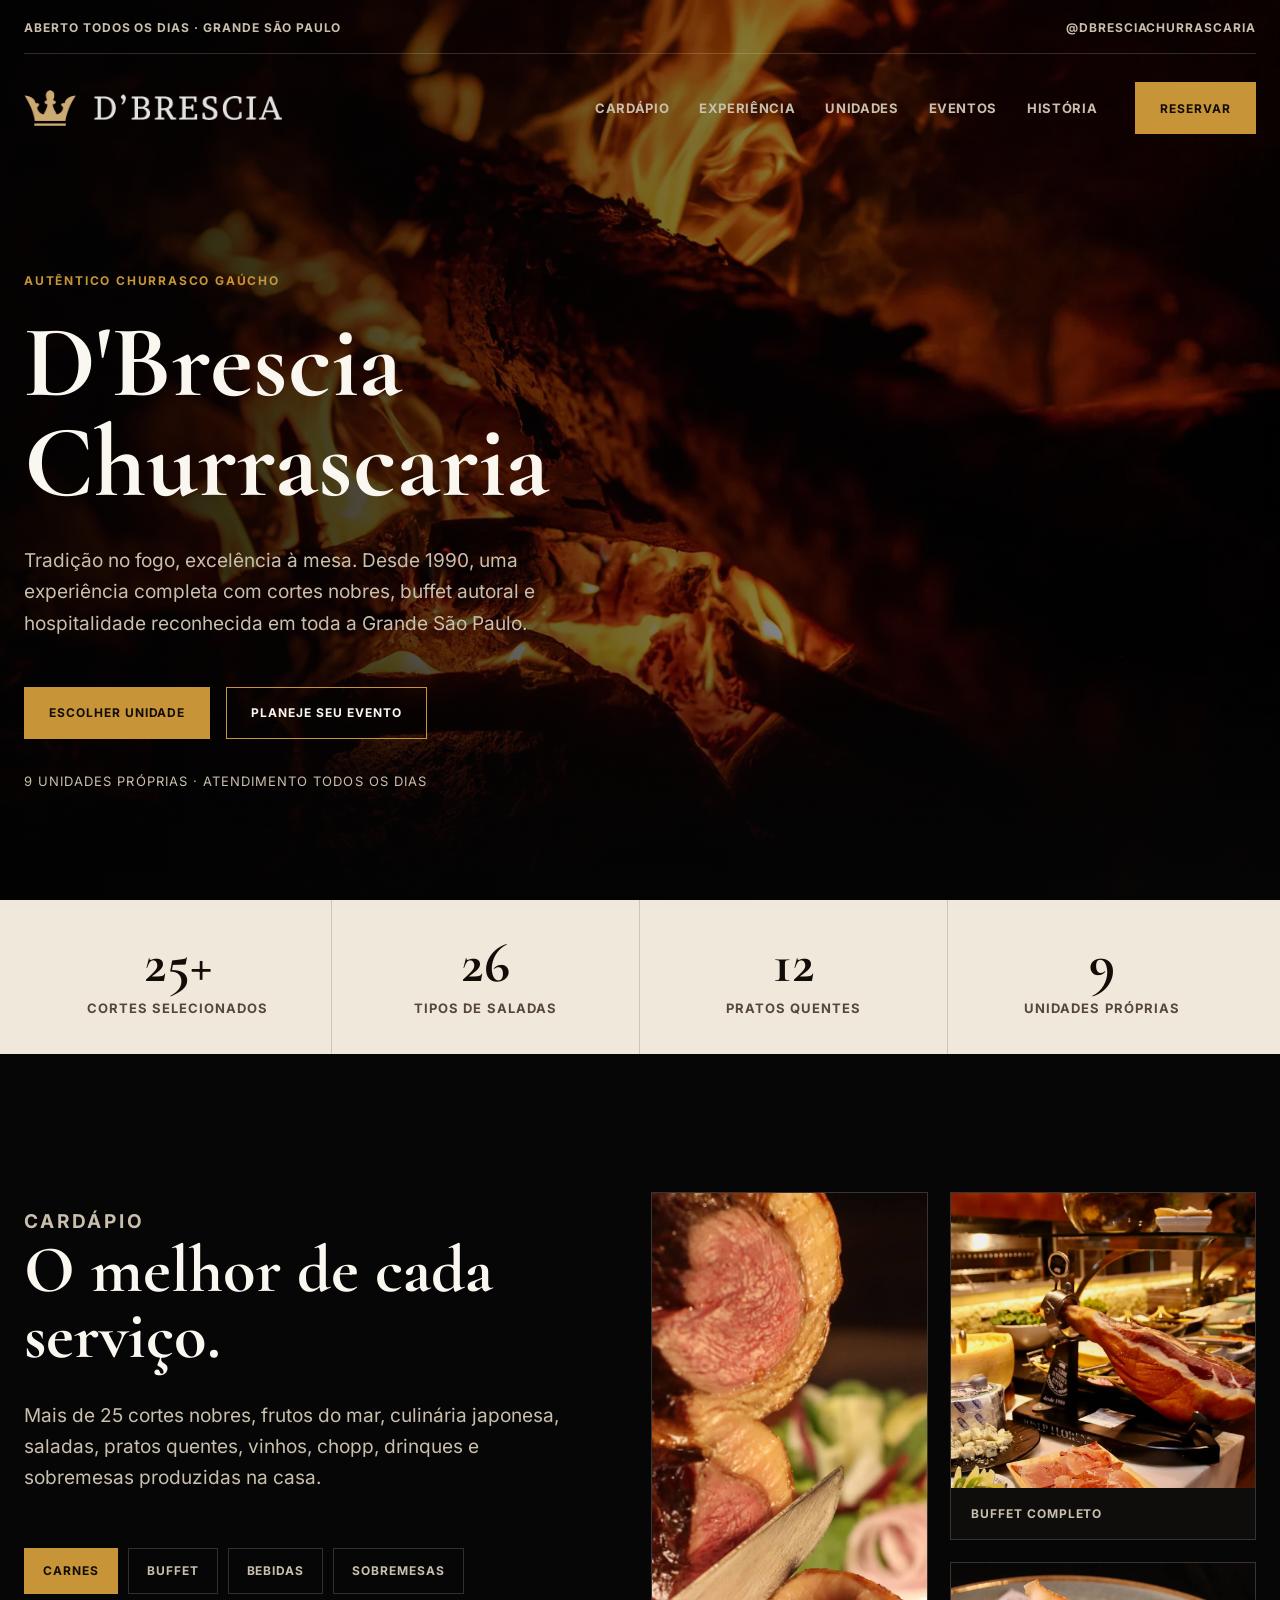
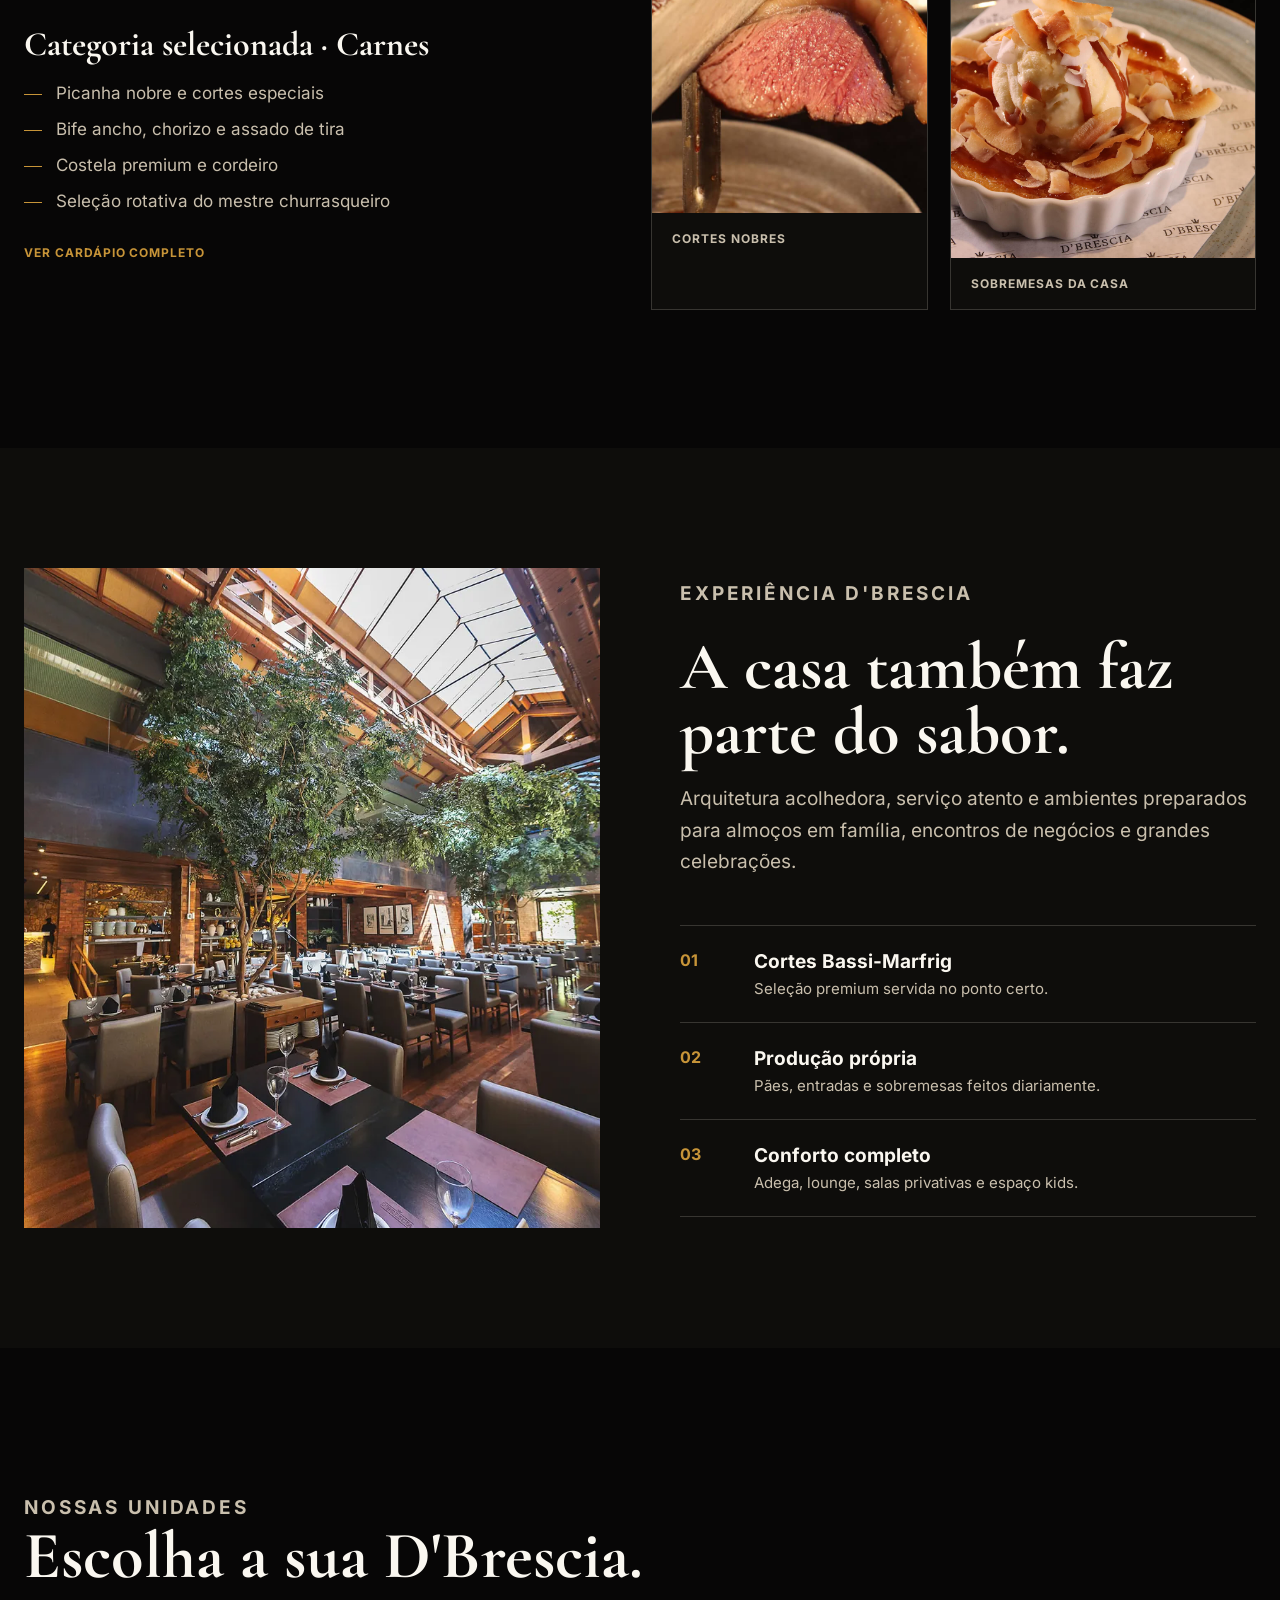
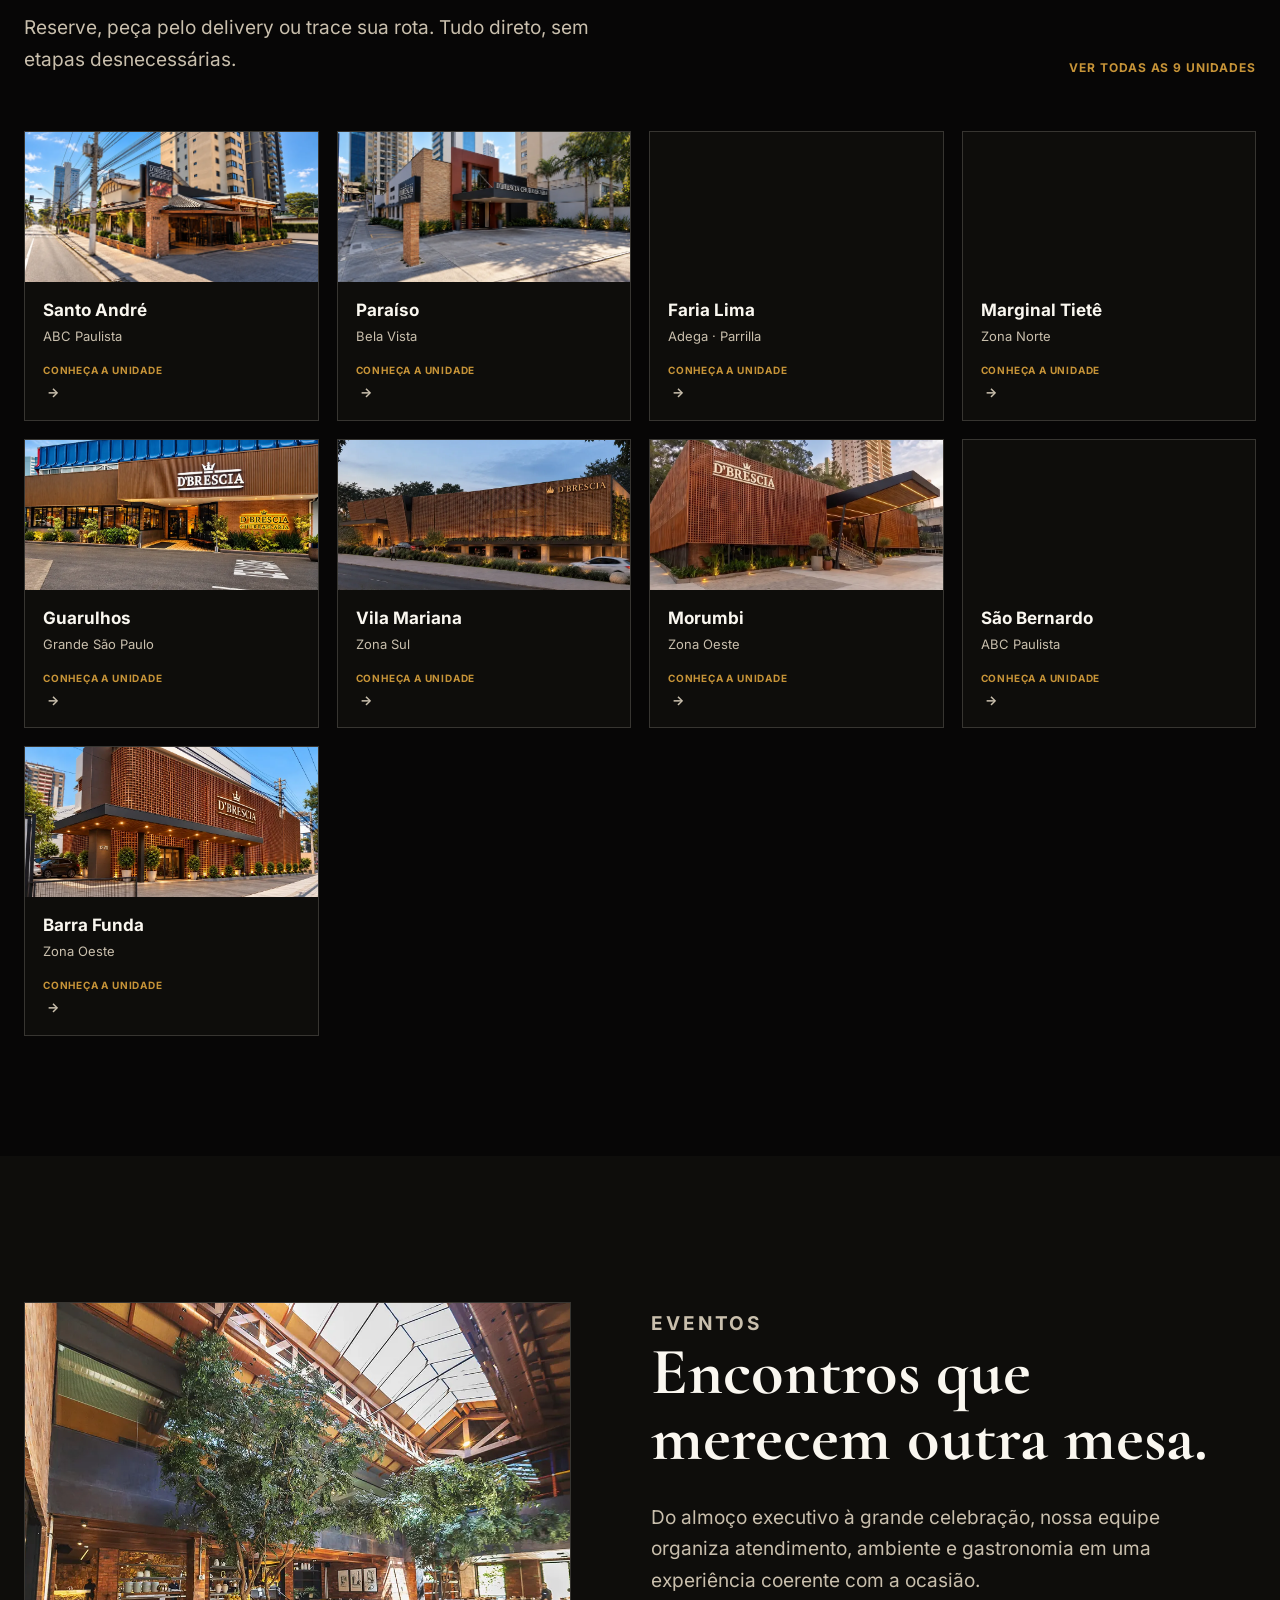
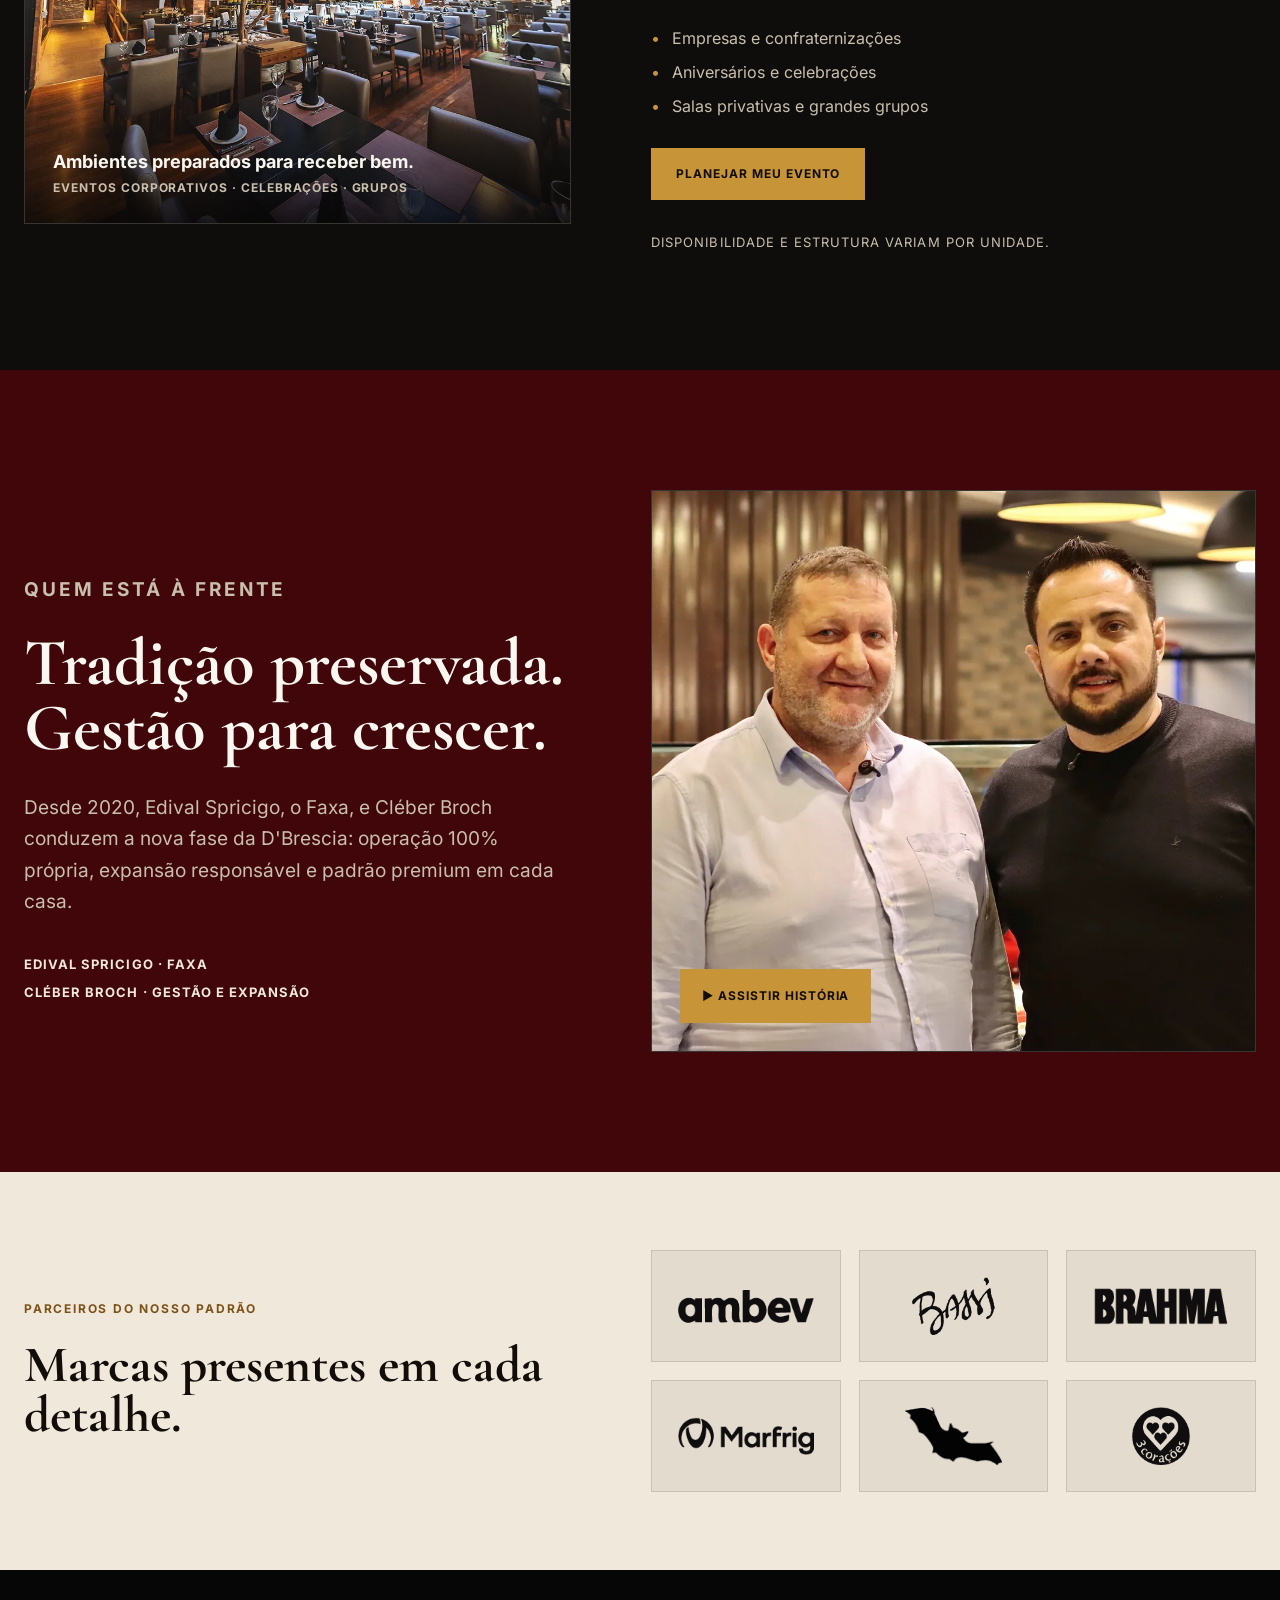
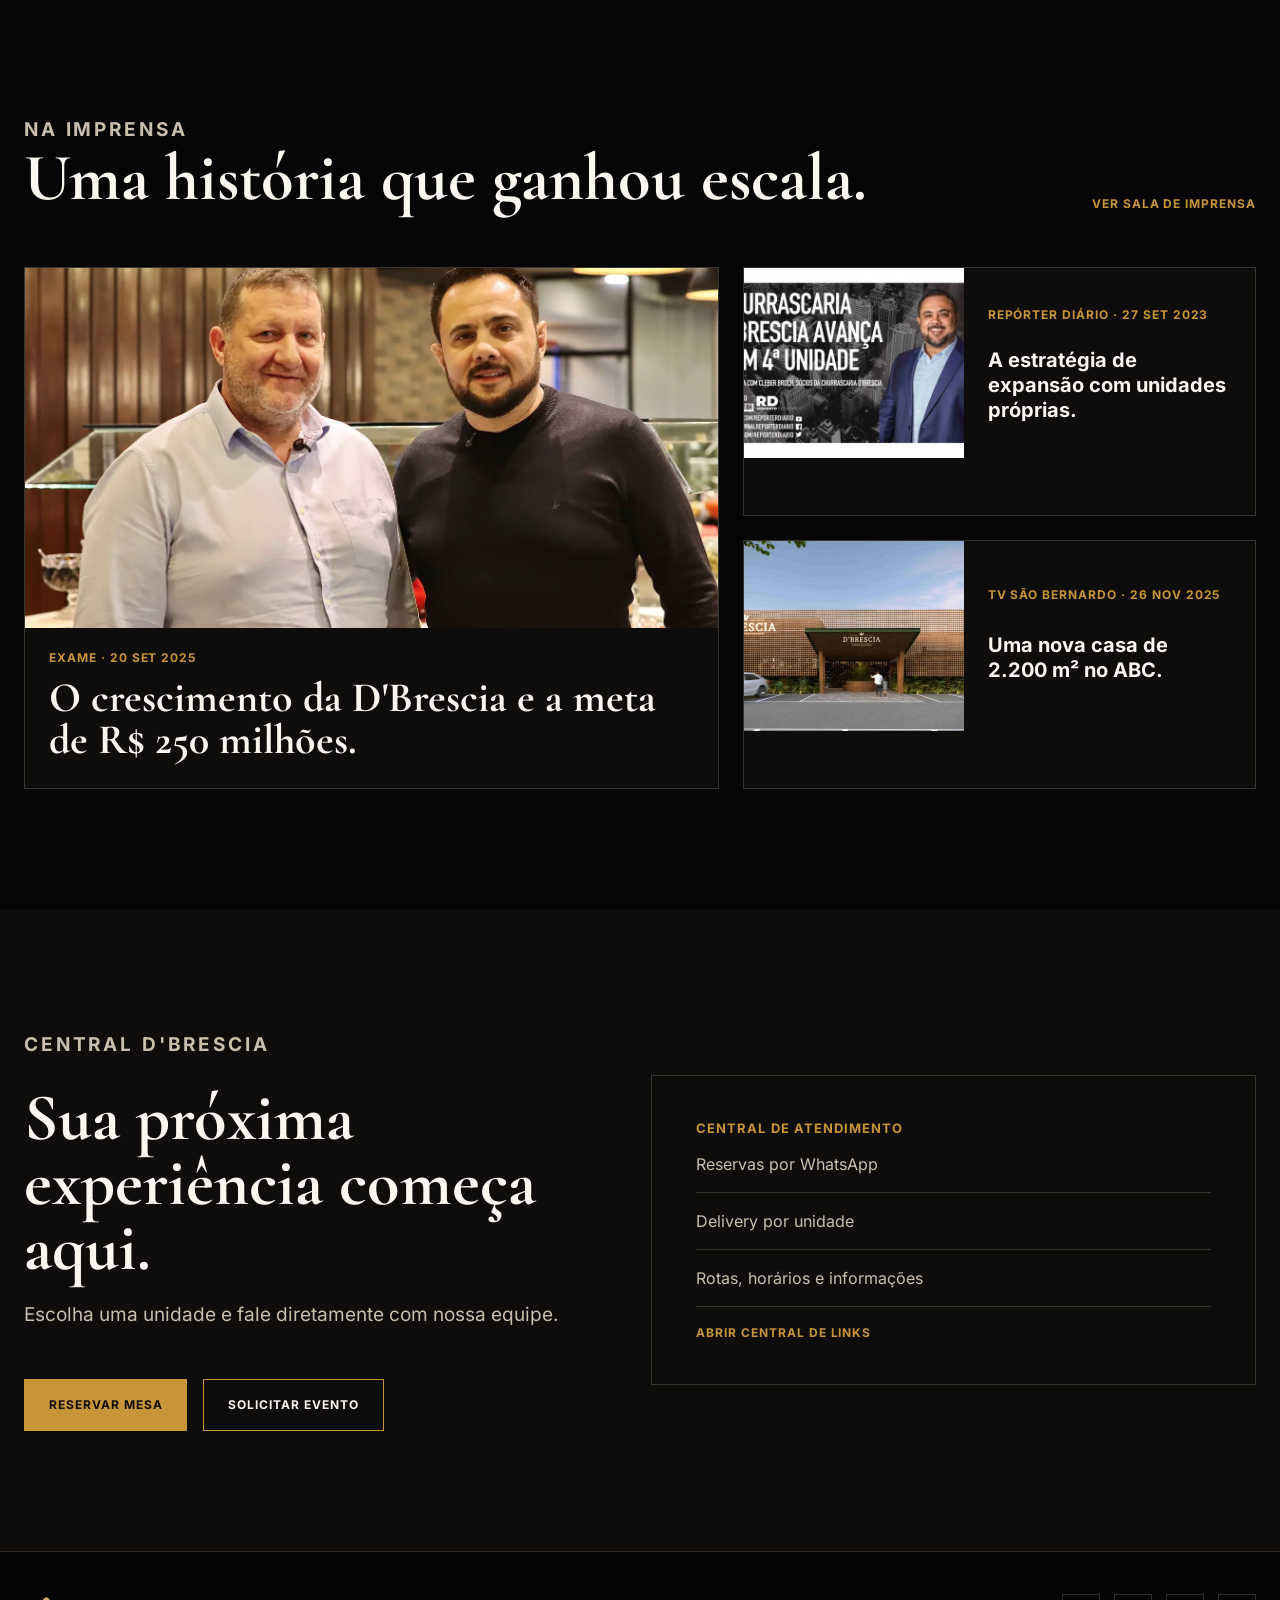
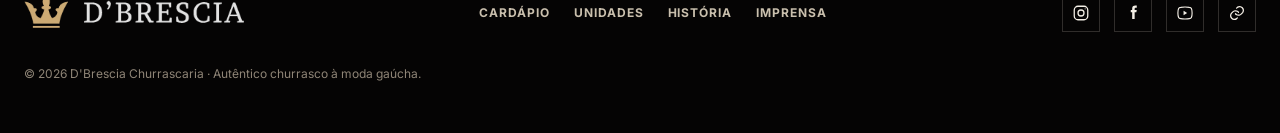
==== commit df06d30c: "Add fire video hero with image fallback" ====
--- a/index.html
+++ b/index.html
@@ -27,7 +27,11 @@
   <body>
     <a class="skip-link" href="#conteudo">Pular para o conteúdo principal</a>
     <header class="site-header" id="inicio">
-      <div class="hero-bg" aria-hidden="true"></div>
+      <div class="hero-bg" aria-hidden="true">
+        <video class="hero-video" autoplay muted loop playsinline preload="metadata" poster="assets/optimized/hero-fire.webp">
+          <source src="content/img/comrpessed-fire.mp4" type="video/mp4" />
+        </video>
+      </div>
       <div class="container header-shell">
         <div class="topbar">
           <span>Aberto todos os dias · Grande São Paulo</span>
--- a/styles.css
+++ b/styles.css
@@ -63,10 +63,25 @@
   position: absolute;
   inset: 0;
   z-index: -1;
+  overflow: hidden;
+  background: url("assets/optimized/hero-fire.webp") center / cover;
+}
+
+.hero-bg::after {
+  position: absolute;
+  inset: 0;
+  z-index: 1;
+  content: "";
   background:
     linear-gradient(90deg, rgba(3, 2, 2, 0.94), rgba(3, 2, 2, 0.55) 48%, rgba(3, 2, 2, 0.25)),
-    linear-gradient(0deg, var(--bg), rgba(7, 6, 6, 0) 28%),
-    url("assets/optimized/hero-fire.webp") center / cover;
+    linear-gradient(0deg, var(--bg), rgba(7, 6, 6, 0) 28%);
+  pointer-events: none;
+}
+
+.hero-video {
+  width: 100%;
+  height: 100%;
+  object-fit: cover;
 }
 
 .topbar {
@@ -1408,3 +1423,9 @@
     margin-bottom: auto;
   }
 }
+
+@media (prefers-reduced-motion: reduce) {
+  .hero-video {
+    display: none;
+  }
+}
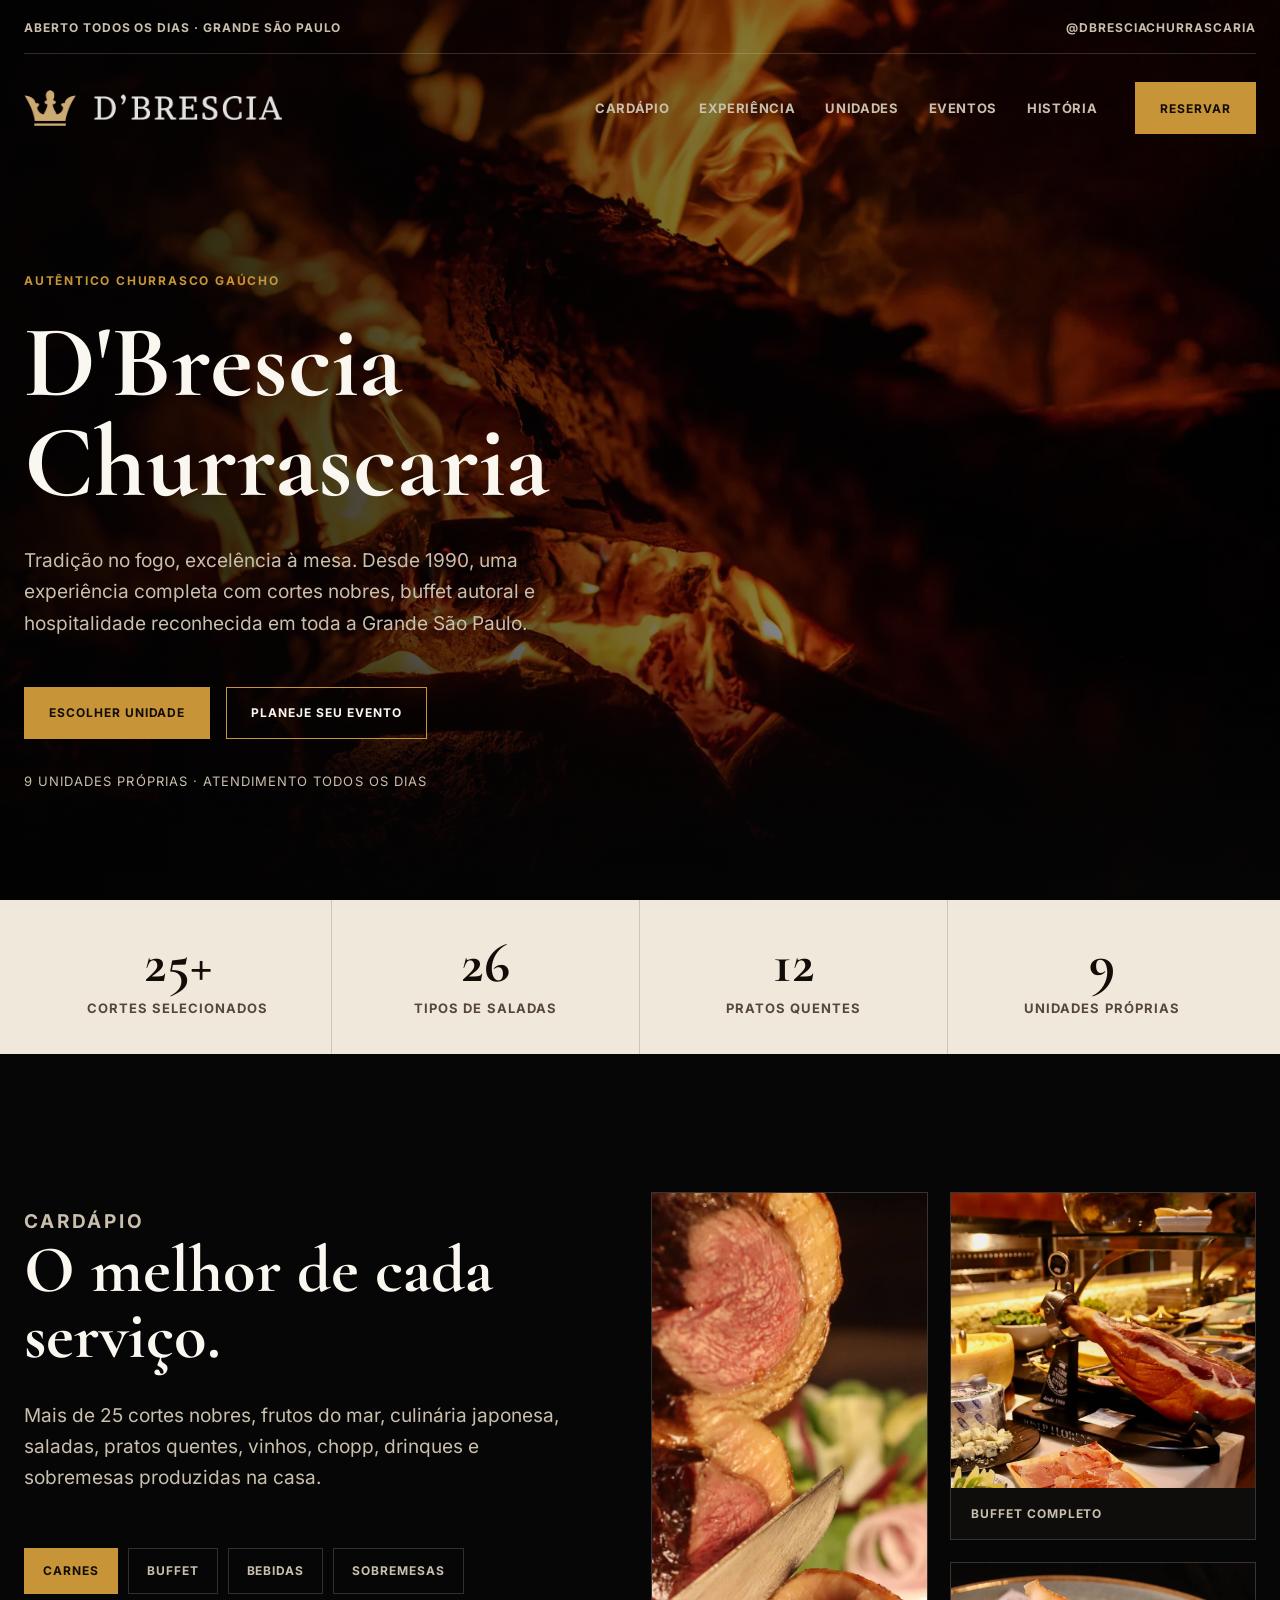
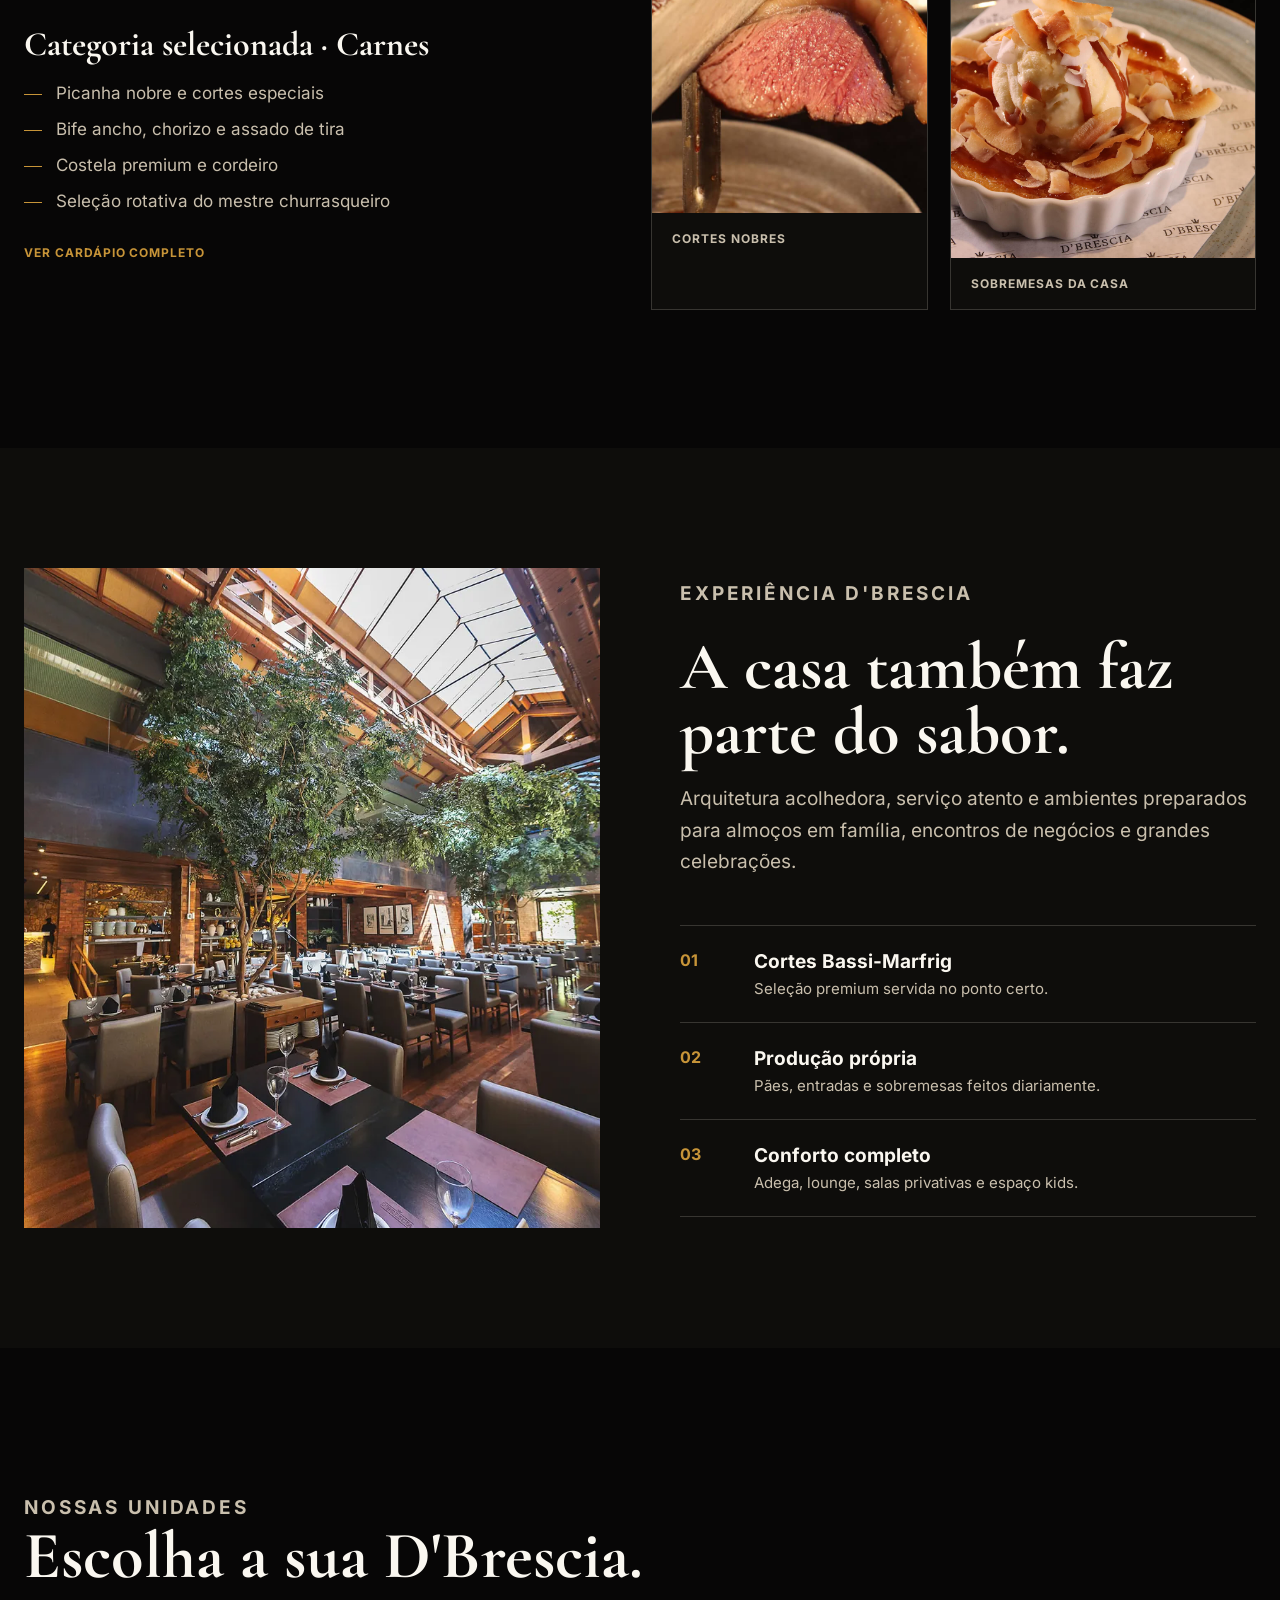
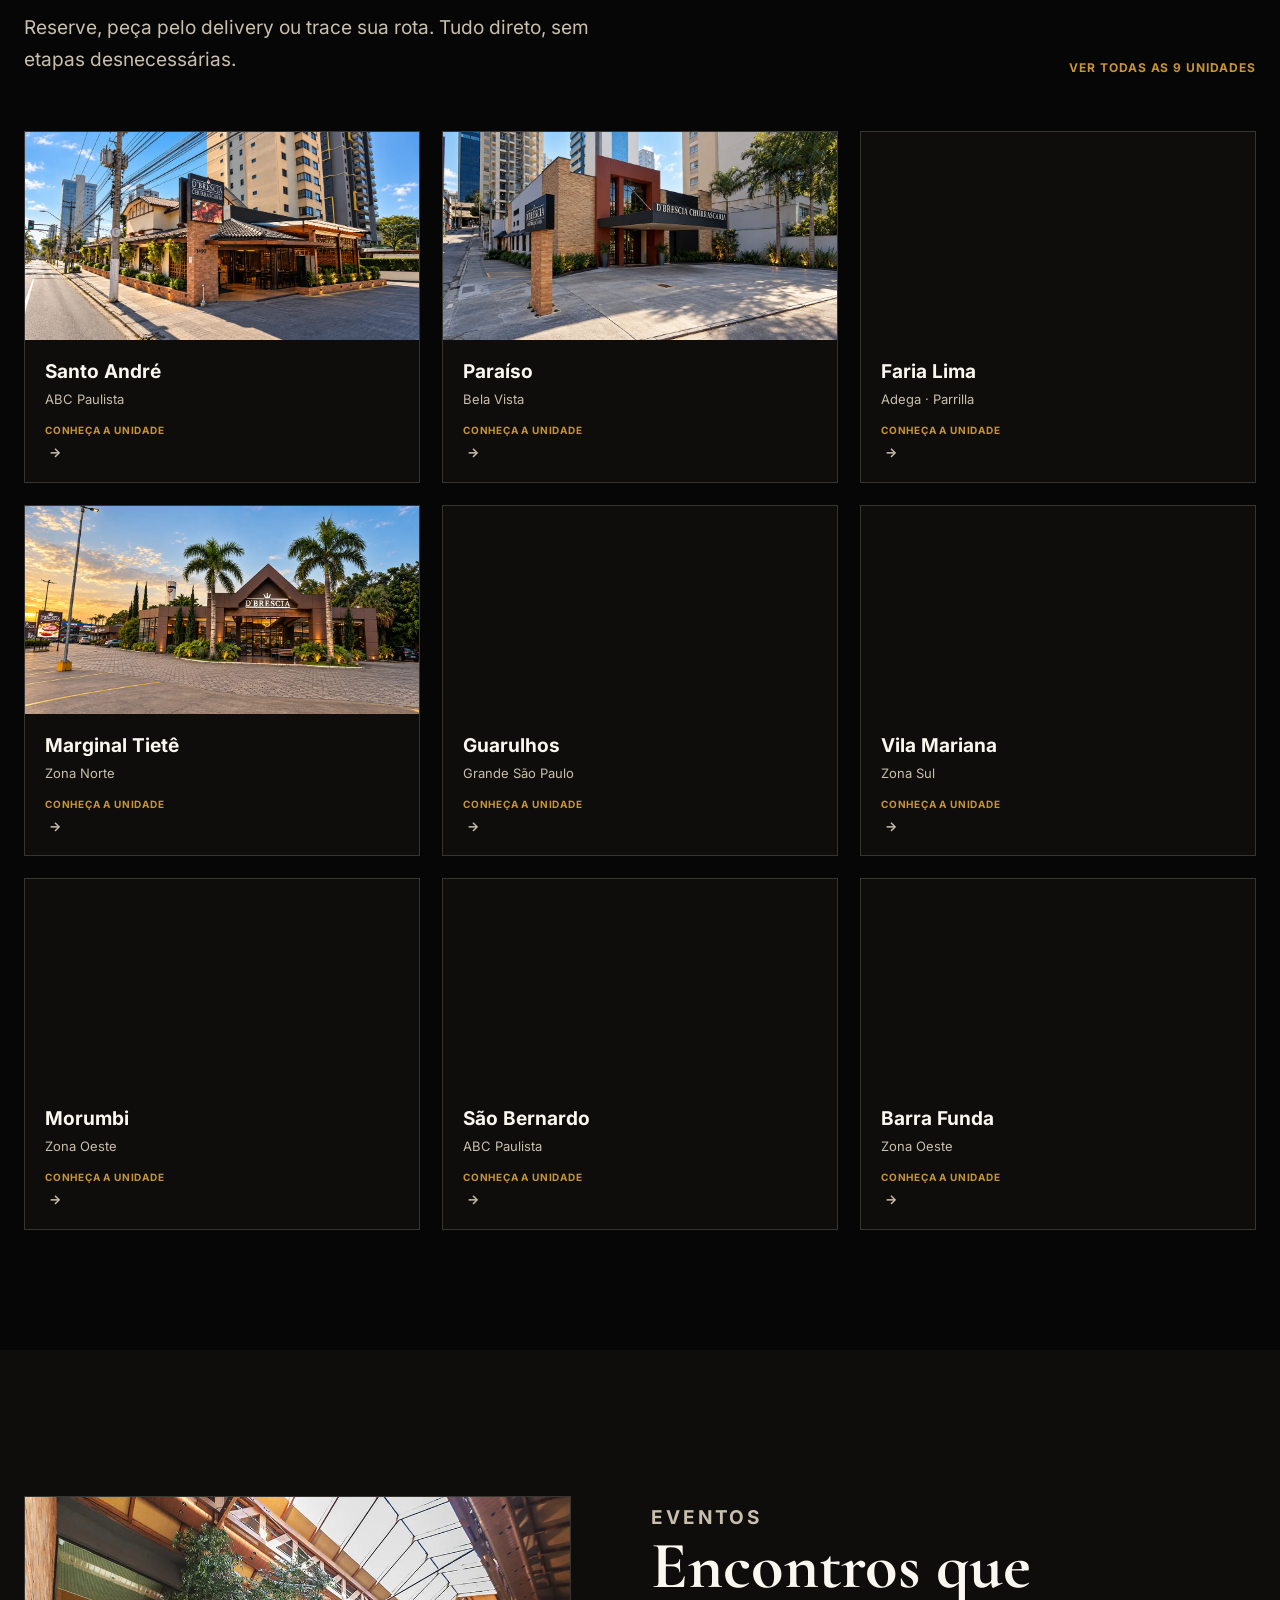
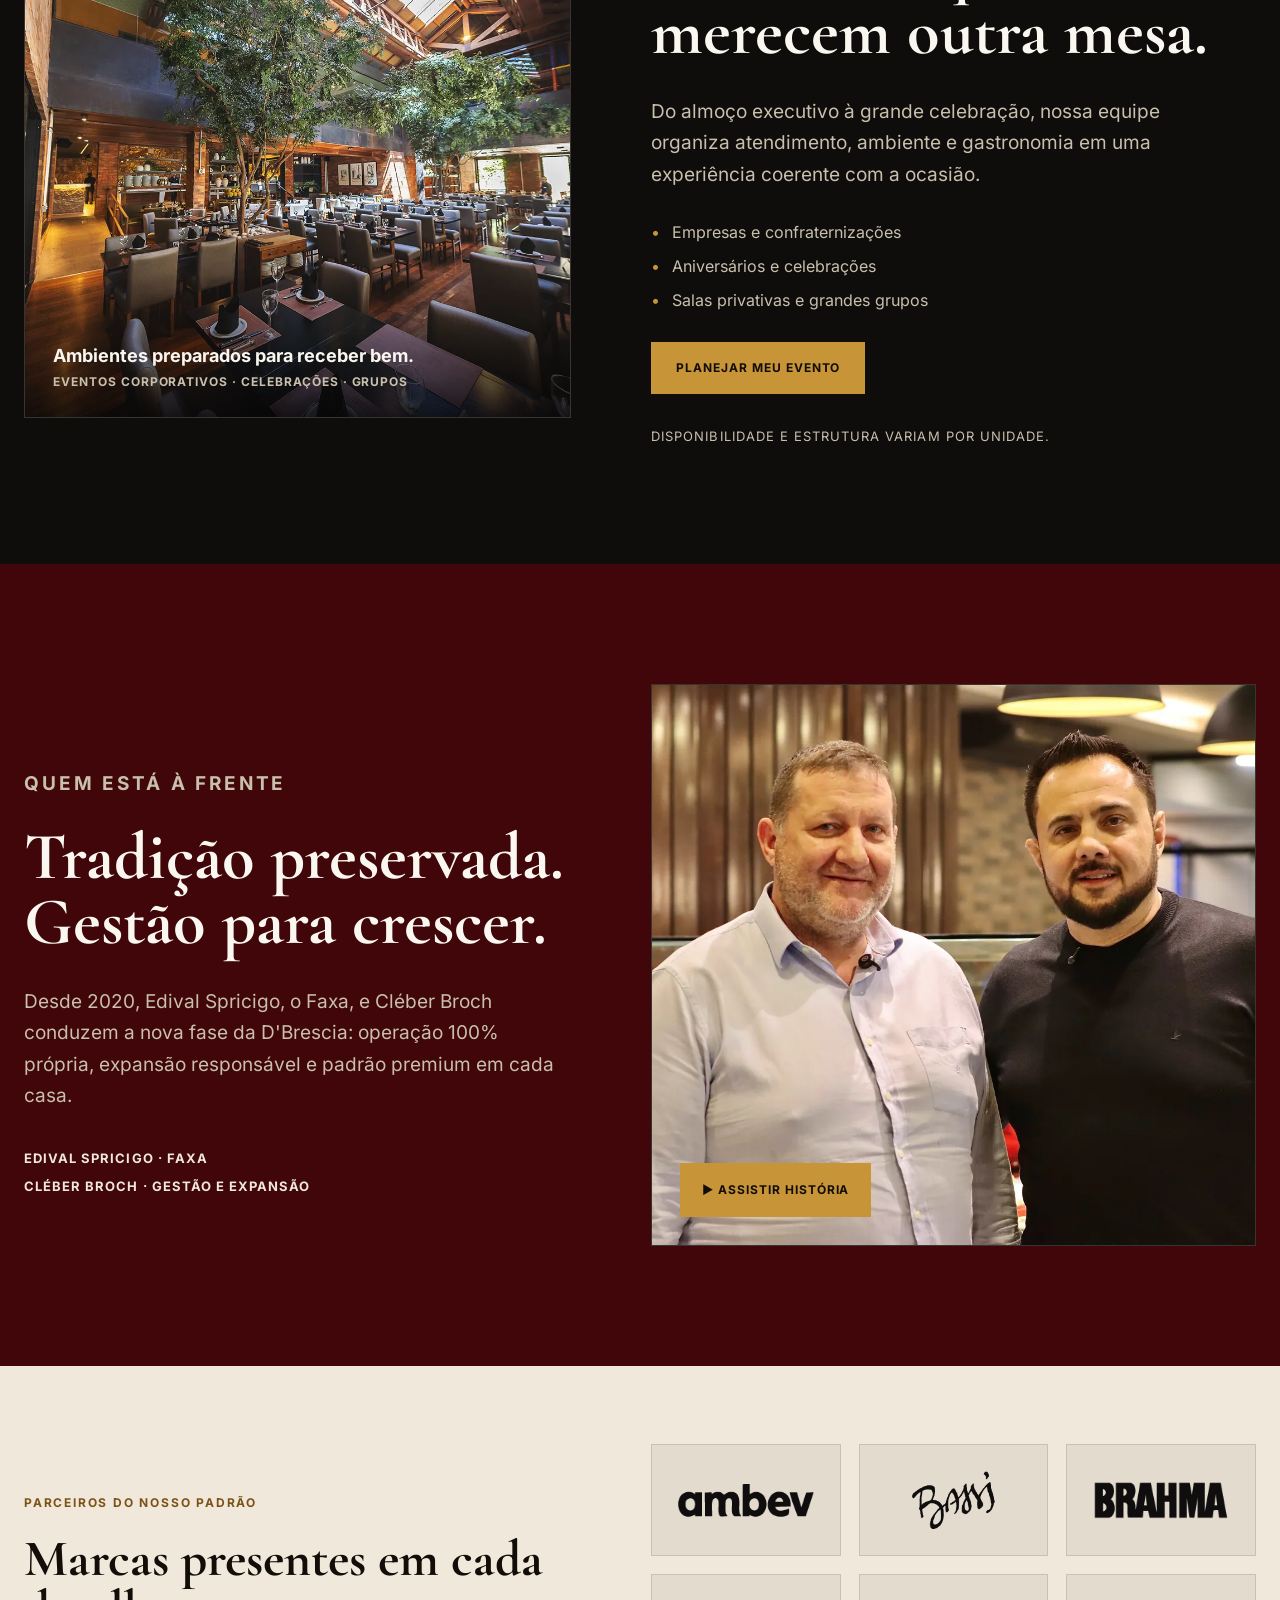
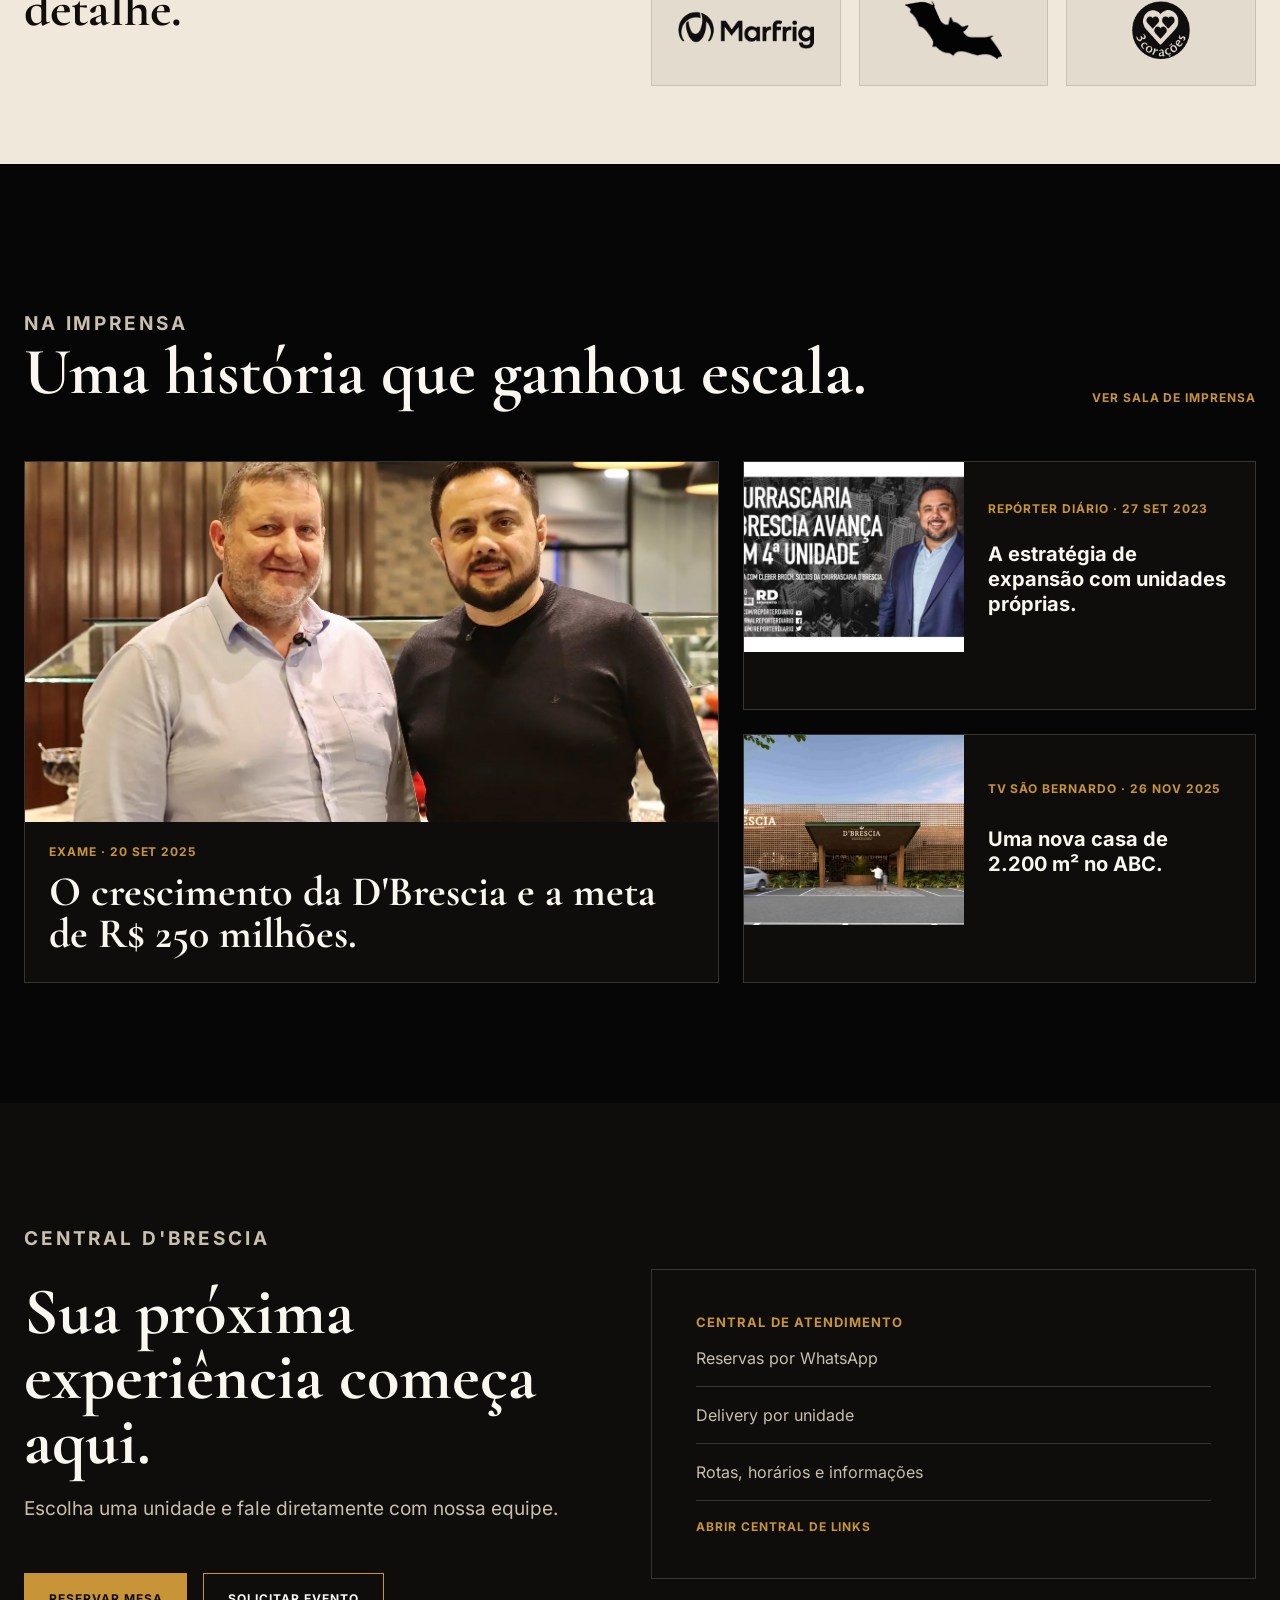
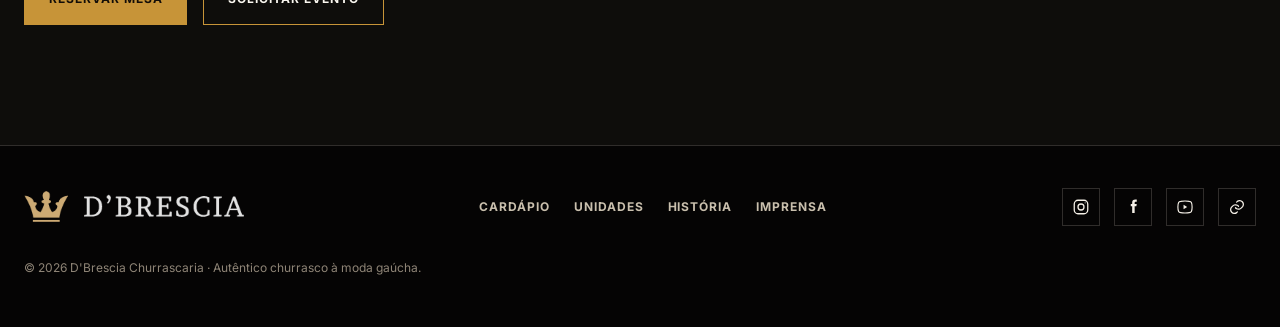
==== commit b36df057: "Align mobile quick actions" ====
--- a/index.html
+++ b/index.html
@@ -317,11 +317,11 @@
       </div>
     </footer>
 
-    <div class="mobile-sticky" aria-label="Ações rápidas">
-      <a href="#unidades"><img src="assets/figma/1b654.svg" alt="" />Unidades</a>
-      <a href="https://linktr.ee/dbrescia" target="_blank" rel="noreferrer"><img src="assets/figma/786ed.svg" alt="" />WhatsApp</a>
-      <a href="https://linktr.ee/dbrescia" target="_blank" rel="noreferrer"><img src="assets/figma/3e190.svg" alt="" />Reservar</a>
-    </div>
+    <nav class="mobile-sticky" aria-label="Ações rápidas">
+      <a href="#unidades"><span class="mobile-sticky__icon"><img src="assets/figma/1b654.svg" alt="" /></span><span>Unidades</span></a>
+      <a href="https://linktr.ee/dbrescia" target="_blank" rel="noreferrer"><span class="mobile-sticky__icon"><img src="assets/figma/786ed.svg" alt="" /></span><span>WhatsApp</span></a>
+      <a href="https://linktr.ee/dbrescia" target="_blank" rel="noreferrer"><span class="mobile-sticky__icon"><img src="assets/figma/3e190.svg" alt="" /></span><span>Reservar</span></a>
+    </nav>
 
     <script type="application/ld+json">
 {"@context":"https://schema.org","@type":"Restaurant","name":"D'Brescia Churrascaria","description":"Rodízio com cortes nobres, buffet completo e espaços para eventos na Grande São Paulo.","url":"https://lippcruz.github.io/dbrescia.com.br-v2/","image":"https://lippcruz.github.io/dbrescia.com.br-v2/assets/optimized/hero-fire.webp","servesCuisine":["Churrasco gaúcho","Brasileira"],"areaServed":"Grande São Paulo","sameAs":["https://www.instagram.com/dbresciachurrascaria/","https://www.facebook.com/dbresciachurrascaria/"]}
--- a/styles.css
+++ b/styles.css
@@ -1278,8 +1278,22 @@
   .btn { min-height: 54px; padding: 0 18px; }
   .hero-copy small { margin-top: 24px; line-height: 1.45; }
 
-  .proof-grid { margin: 0 -20px; }
-  .proof-grid article { min-height: 116px; padding: 22px 20px; }
+  .proof-grid {
+    width: 100%;
+    margin: 0;
+    border-top: 1px solid rgba(18, 13, 8, 0.16);
+  }
+
+  .proof-grid article {
+    min-height: 116px;
+    padding: 22px 20px;
+    border-bottom: 0;
+  }
+
+  .proof-grid article:nth-child(n + 3) {
+    border-top: 1px solid rgba(18, 13, 8, 0.16);
+  }
+
   .proof-grid strong { font-size: 42px; }
   .proof-grid span { margin-top: 8px; font-size: 10px; line-height: 1.35; }
 
@@ -1429,3 +1443,102 @@
     display: none;
   }
 }
+/* Larger unit cards: a calm three-column directory on desktop, one-card browsing on mobile. */
+@media (min-width: 761px) {
+  .units-section .unit-grid {
+    grid-template-columns: repeat(3, minmax(0, 1fr));
+    gap: 22px;
+  }
+
+  .units-section .unit-card {
+    min-height: 326px;
+  }
+
+  .units-section .unit-card img {
+    height: 208px;
+  }
+
+  .units-section .unit-card div {
+    padding: 20px 20px 0;
+  }
+
+  .units-section .unit-card strong {
+    font-size: 19px;
+  }
+
+  .units-section .unit-card em {
+    margin: 15px 20px 20px;
+  }
+}
+
+@media (max-width: 620px) {
+  .units-section .unit-grid {
+    display: flex;
+    gap: 14px;
+    margin-right: -20px;
+    padding: 2px 20px 10px 0;
+    overflow-x: auto;
+    overscroll-behavior-inline: contain;
+    scroll-snap-type: x mandatory;
+    scrollbar-width: thin;
+  }
+
+  .units-section .unit-card {
+    flex: 0 0 calc(100% - 62px);
+    min-width: 0;
+    min-height: 312px;
+    scroll-snap-align: start;
+  }
+
+  .units-section .unit-card img {
+    height: 188px;
+  }
+
+  .units-section .unit-card div {
+    padding: 17px 16px 0;
+  }
+
+  .units-section .unit-card strong {
+    font-size: 18px;
+    line-height: 1.15;
+  }
+
+  .units-section .unit-card span {
+    font-size: 12px;
+  }
+
+  .units-section .unit-card em {
+    margin: 15px 16px 18px;
+    font-size: 10px;
+  }
+}
+@media (max-width: 620px) {
+  .mobile-sticky {
+    grid-template-columns: repeat(3, minmax(0, 1fr));
+    min-height: 72px;
+    padding-bottom: env(safe-area-inset-bottom);
+  }
+
+  .mobile-sticky a {
+    grid-template-rows: 20px 13px;
+    align-content: center;
+    justify-items: center;
+    gap: 7px;
+    min-height: 72px;
+    padding: 0;
+    font-size: 9px;
+    line-height: 1;
+  }
+
+  .mobile-sticky__icon {
+    display: grid;
+    width: 20px;
+    height: 20px;
+    place-items: center;
+  }
+
+  .mobile-sticky img {
+    width: 18px;
+    height: 18px;
+  }
+}
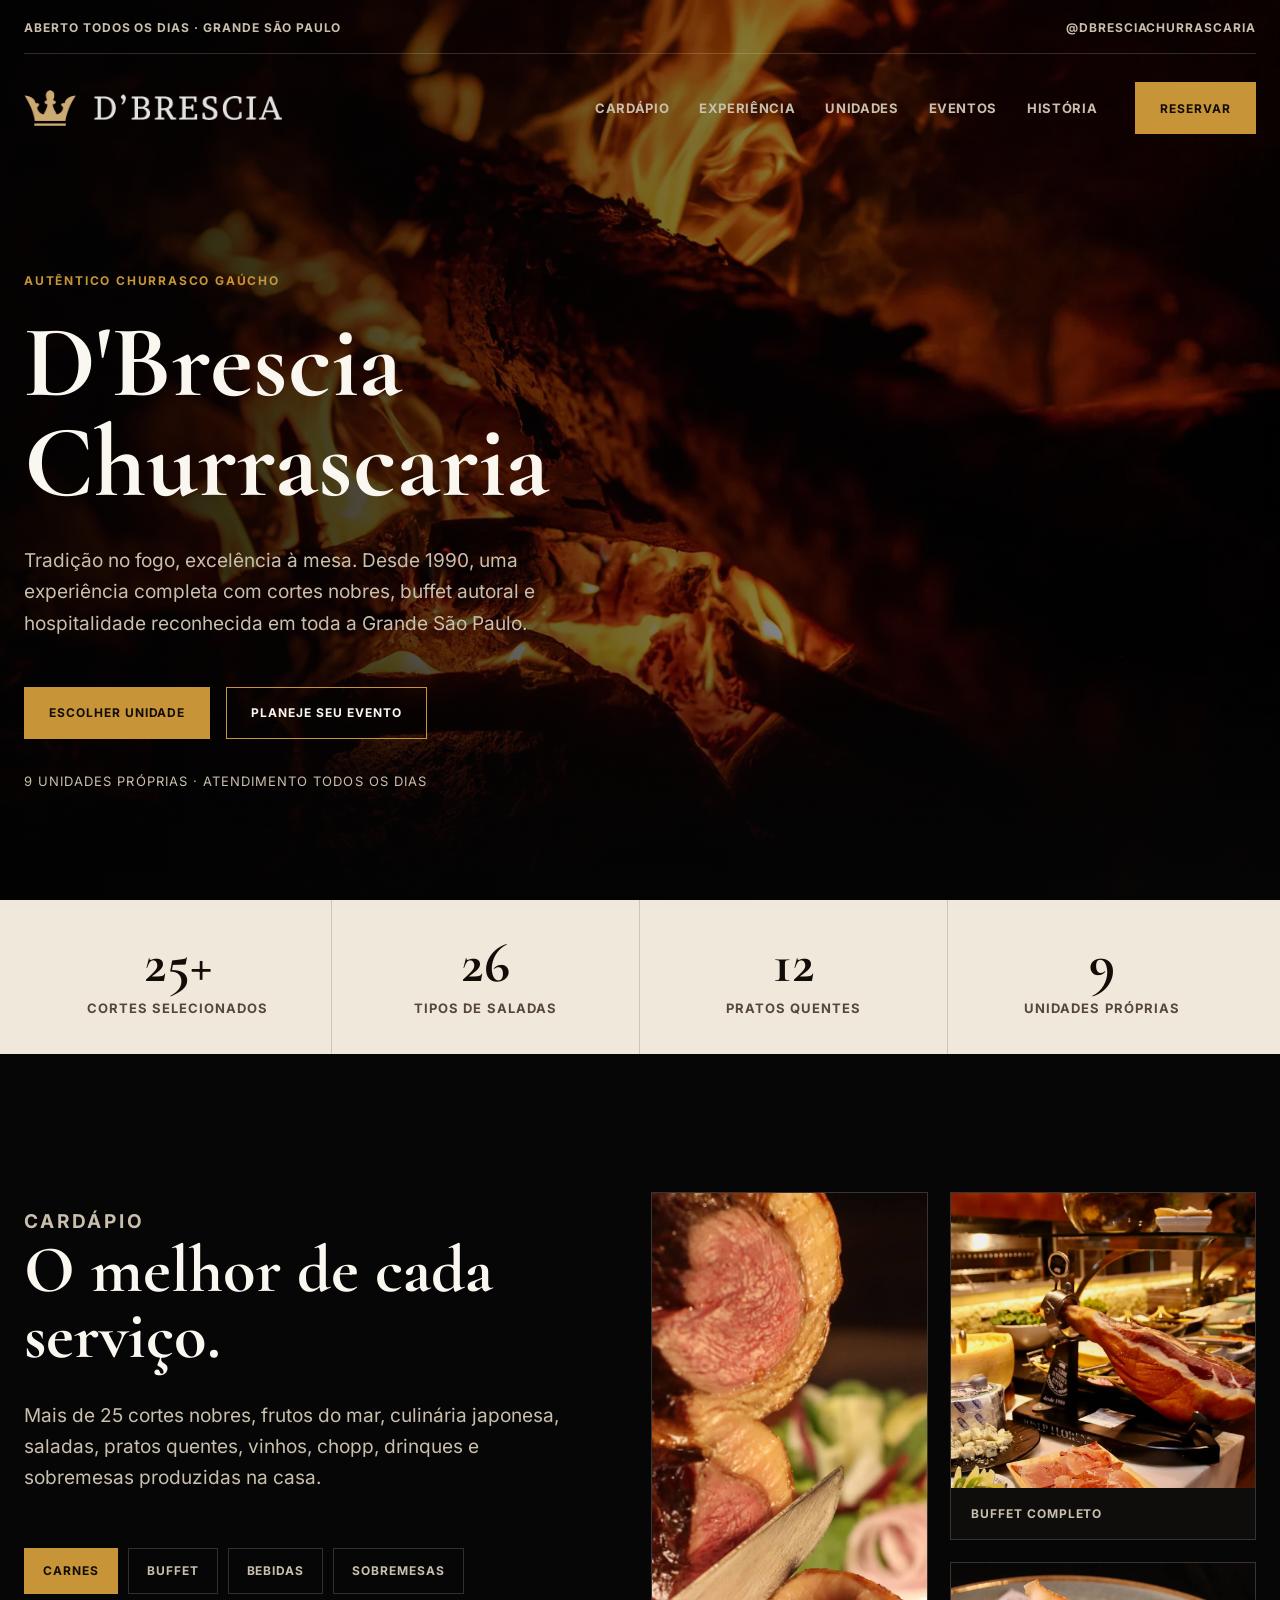
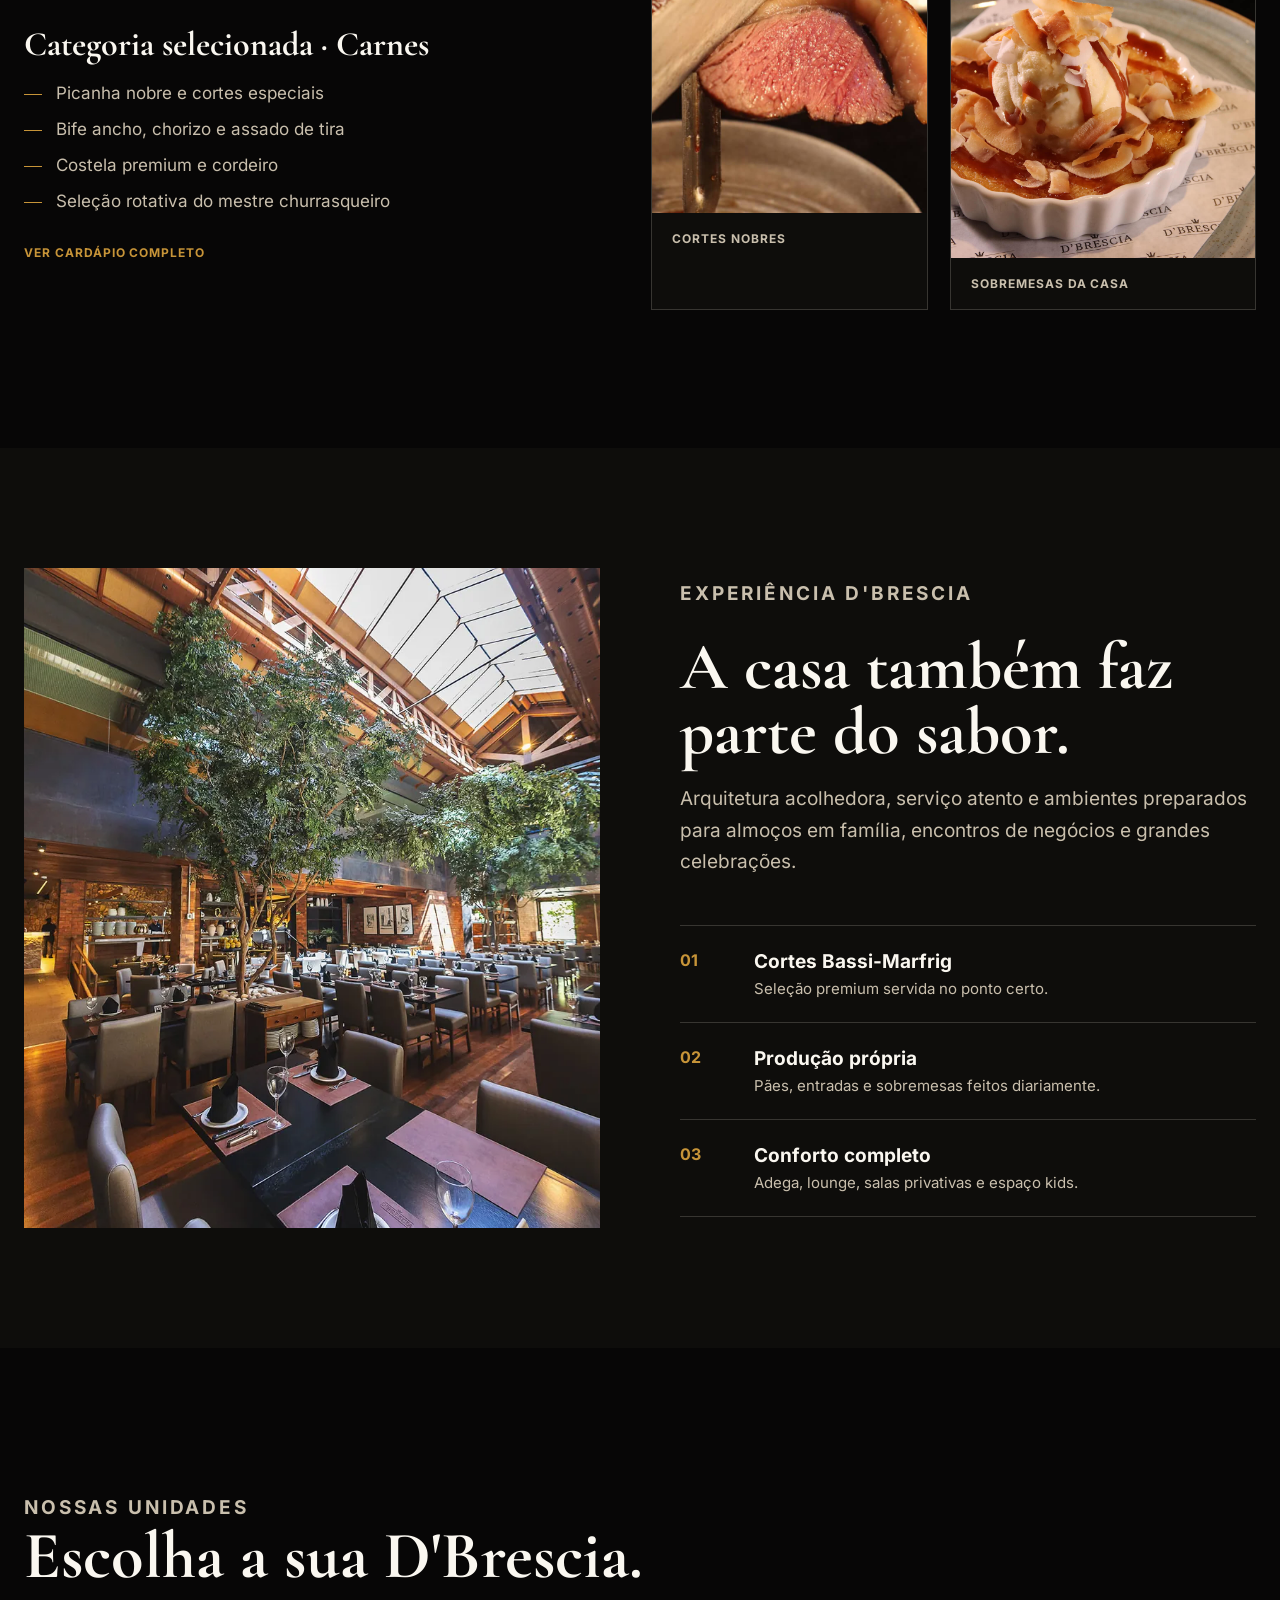
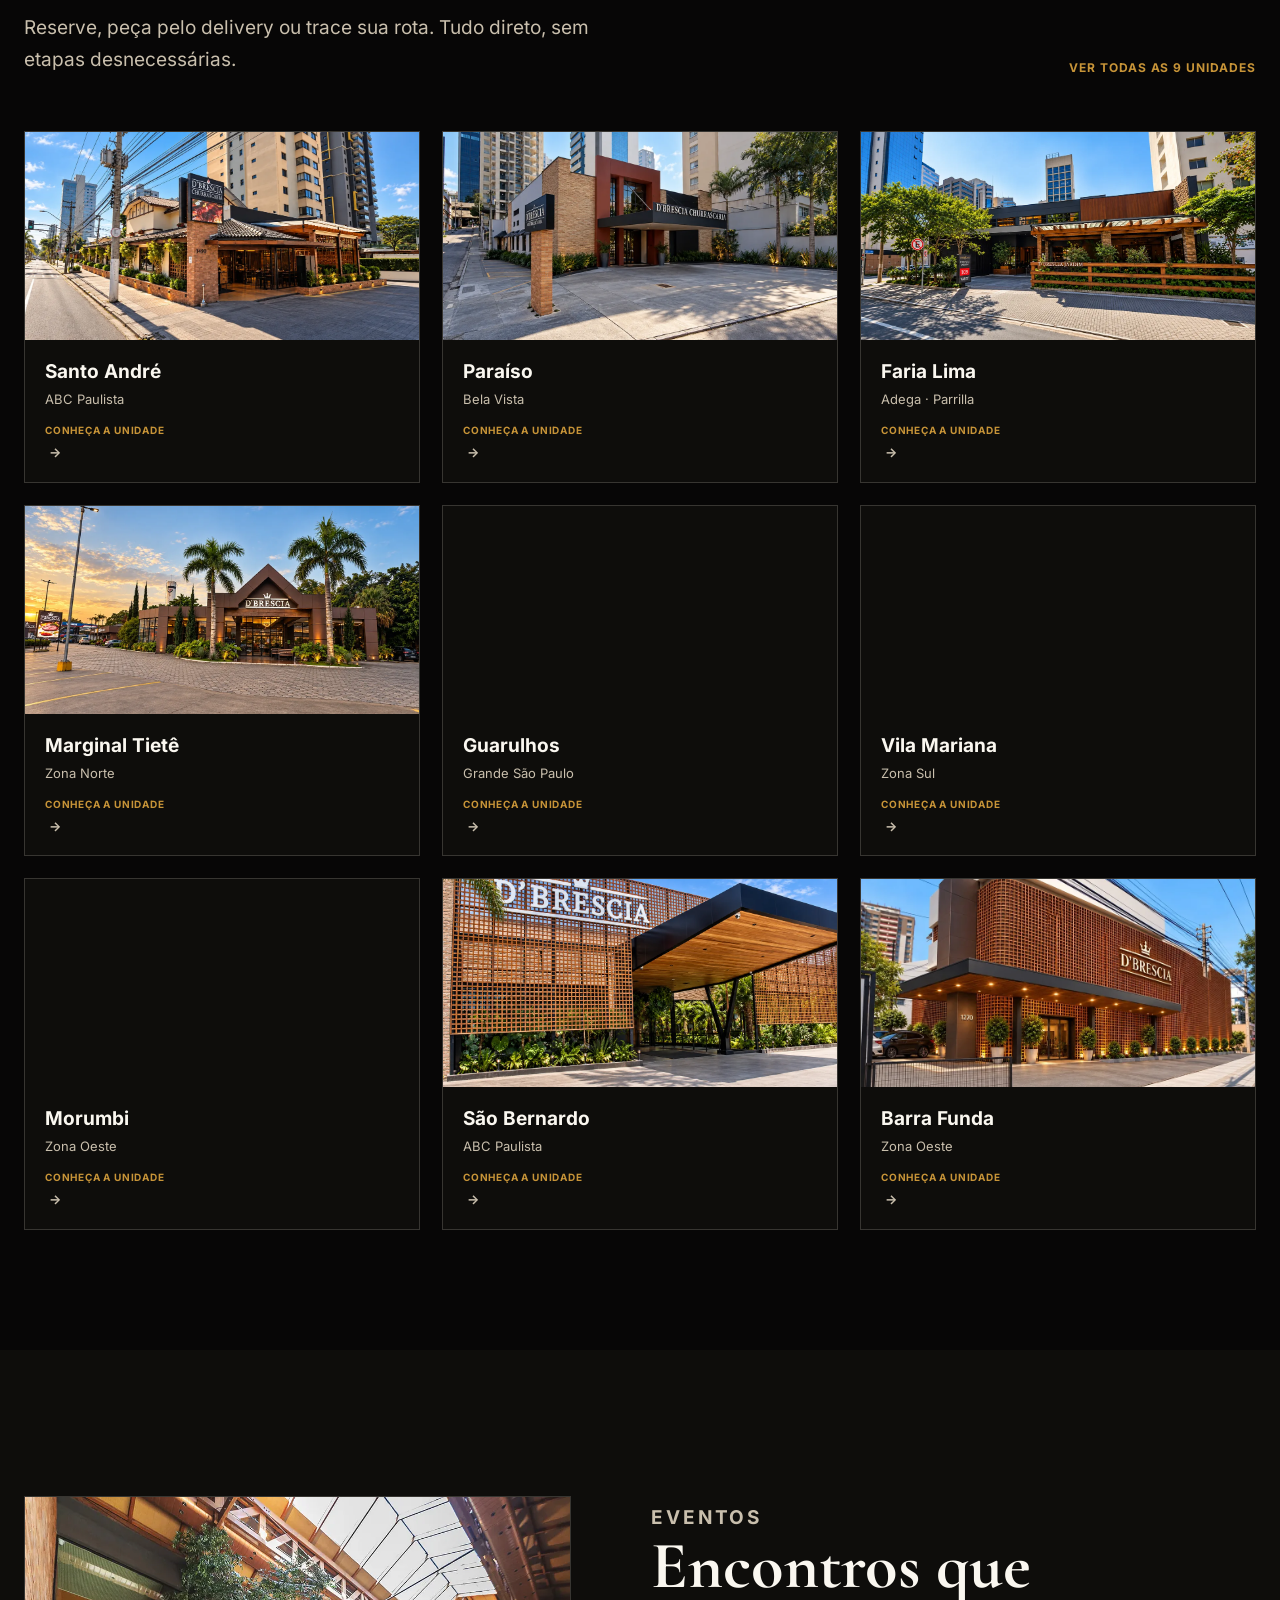
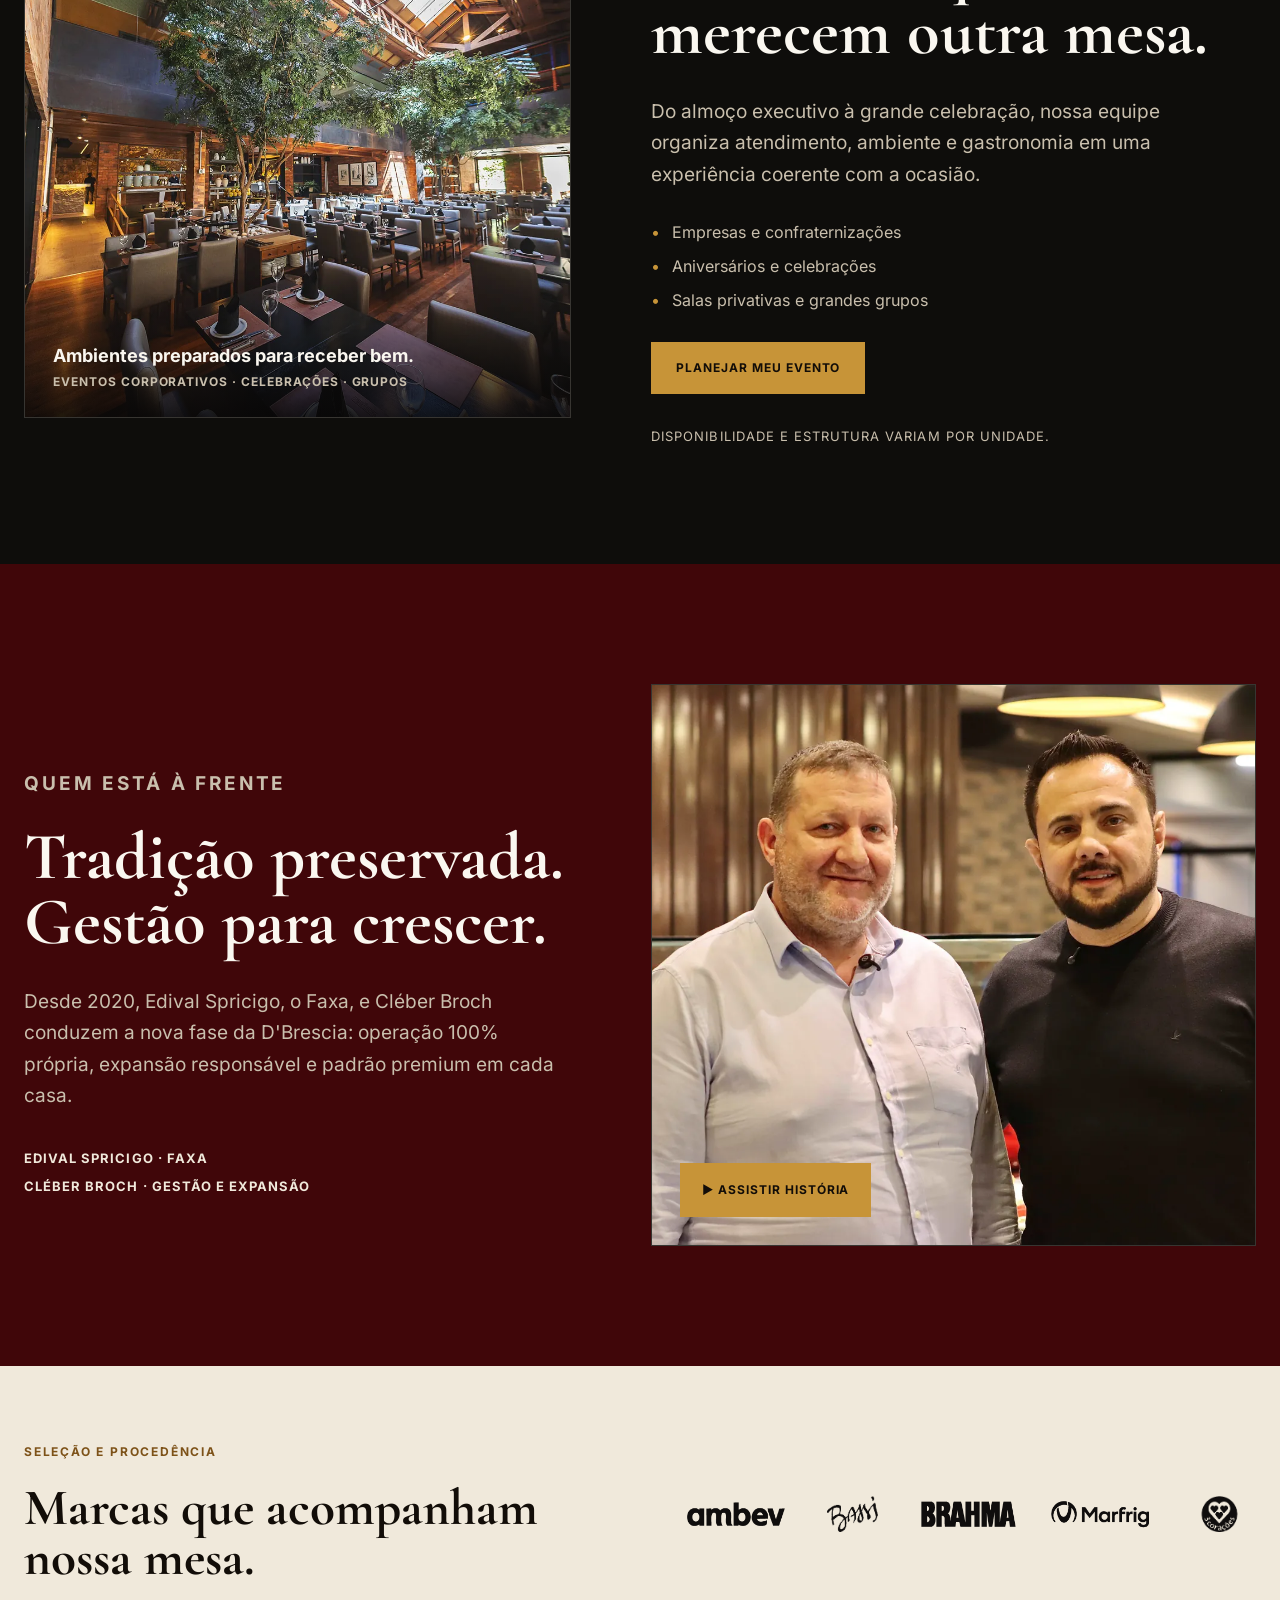
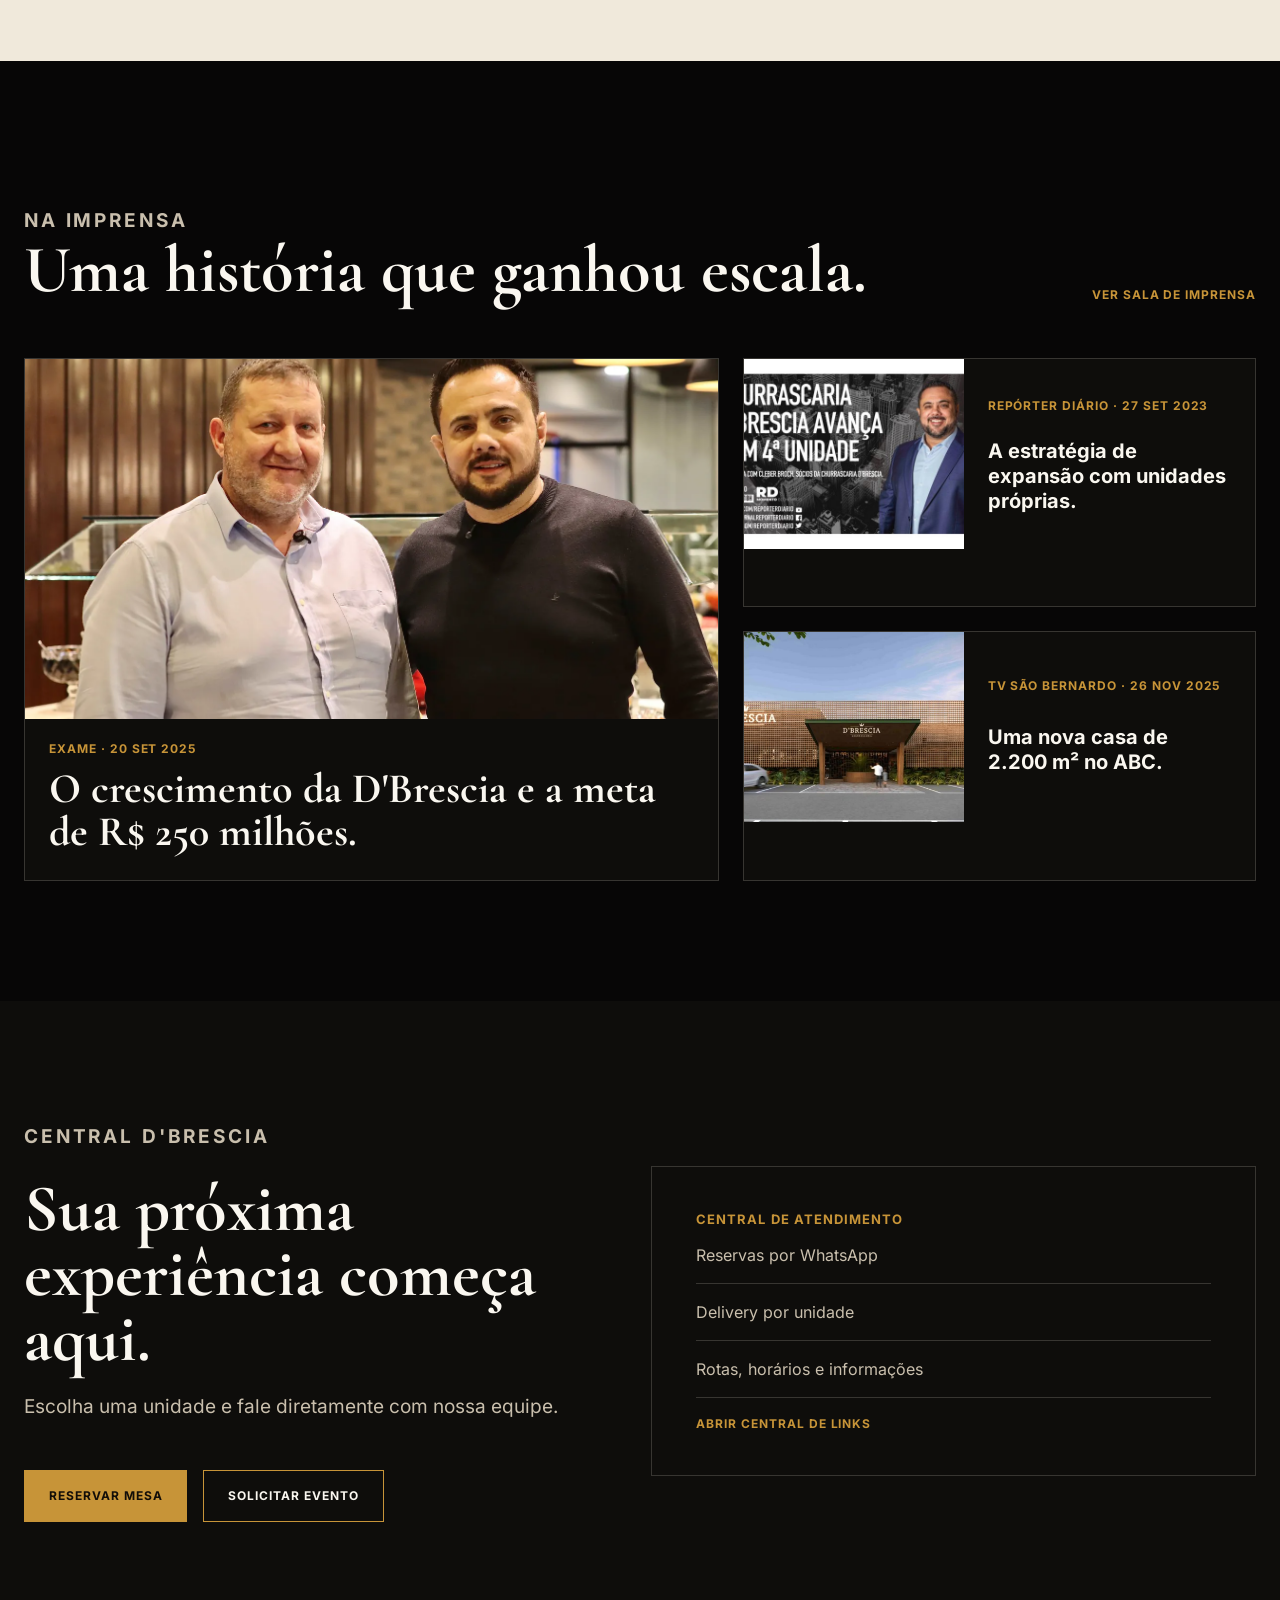
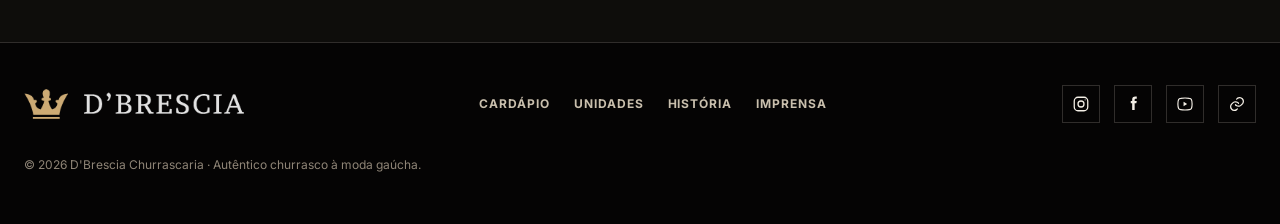
==== commit 0da28092: "Simplify partner brand presentation" ====
--- a/index.html
+++ b/index.html
@@ -230,18 +230,17 @@
         </div>
       </section>
 
-      <section class="partners">
+      <section class="partners" aria-labelledby="partners-title">
         <div class="container partners-layout">
           <div>
-            <p class="eyebrow">Parceiros do nosso padrão</p>
-            <h2>Marcas presentes em cada detalhe.</h2>
-          </div>
-          <div class="partner-logos" aria-label="Marcas parceiras">
+            <p class="eyebrow">Seleção e procedência</p>
+            <h2 id="partners-title">Marcas que acompanham nossa mesa.</h2>
+          </div>
+          <div class="partner-logos" aria-label="Marcas selecionadas">
             <img src="assets/figma/53ff4.png" alt="Ambev" />
             <img src="assets/figma/e5838.png" alt="Bassi" />
             <img src="assets/figma/cb8c1.png" alt="Brahma" />
             <img src="assets/figma/28955.png" alt="Marfrig" />
-            <img src="assets/figma/4d040.png" alt="BAT" />
             <img src="assets/figma/1bcff.png" alt="3 Corações" />
           </div>
         </div>
--- a/styles.css
+++ b/styles.css
@@ -753,20 +753,19 @@
 }
 
 .partner-logos {
-  display: grid;
-  grid-template-columns: repeat(3, 1fr);
-  gap: 18px;
+  display: flex;
+  flex-wrap: wrap;
+  align-items: center;
+  justify-content: flex-end;
+  gap: 26px 34px;
 }
 
 .partner-logos img {
-  width: 100%;
-  height: 112px;
+  width: auto;
+  max-width: 122px;
+  height: 36px;
   object-fit: contain;
-  padding: 26px;
-  background: rgba(18, 13, 8, 0.06);
-  border: 1px solid rgba(18, 13, 8, 0.12);
-}
-
+}
 .press-grid {
   display: grid;
   grid-template-columns: 1.15fr 0.85fr;
@@ -1542,3 +1541,8 @@
     height: 18px;
   }
 }
+@media (max-width: 620px) {
+  .partners-layout { gap: 28px; }
+  .partner-logos { justify-content: flex-start; gap: 22px 26px; }
+  .partner-logos img { max-width: 106px; height: 30px; }
+}
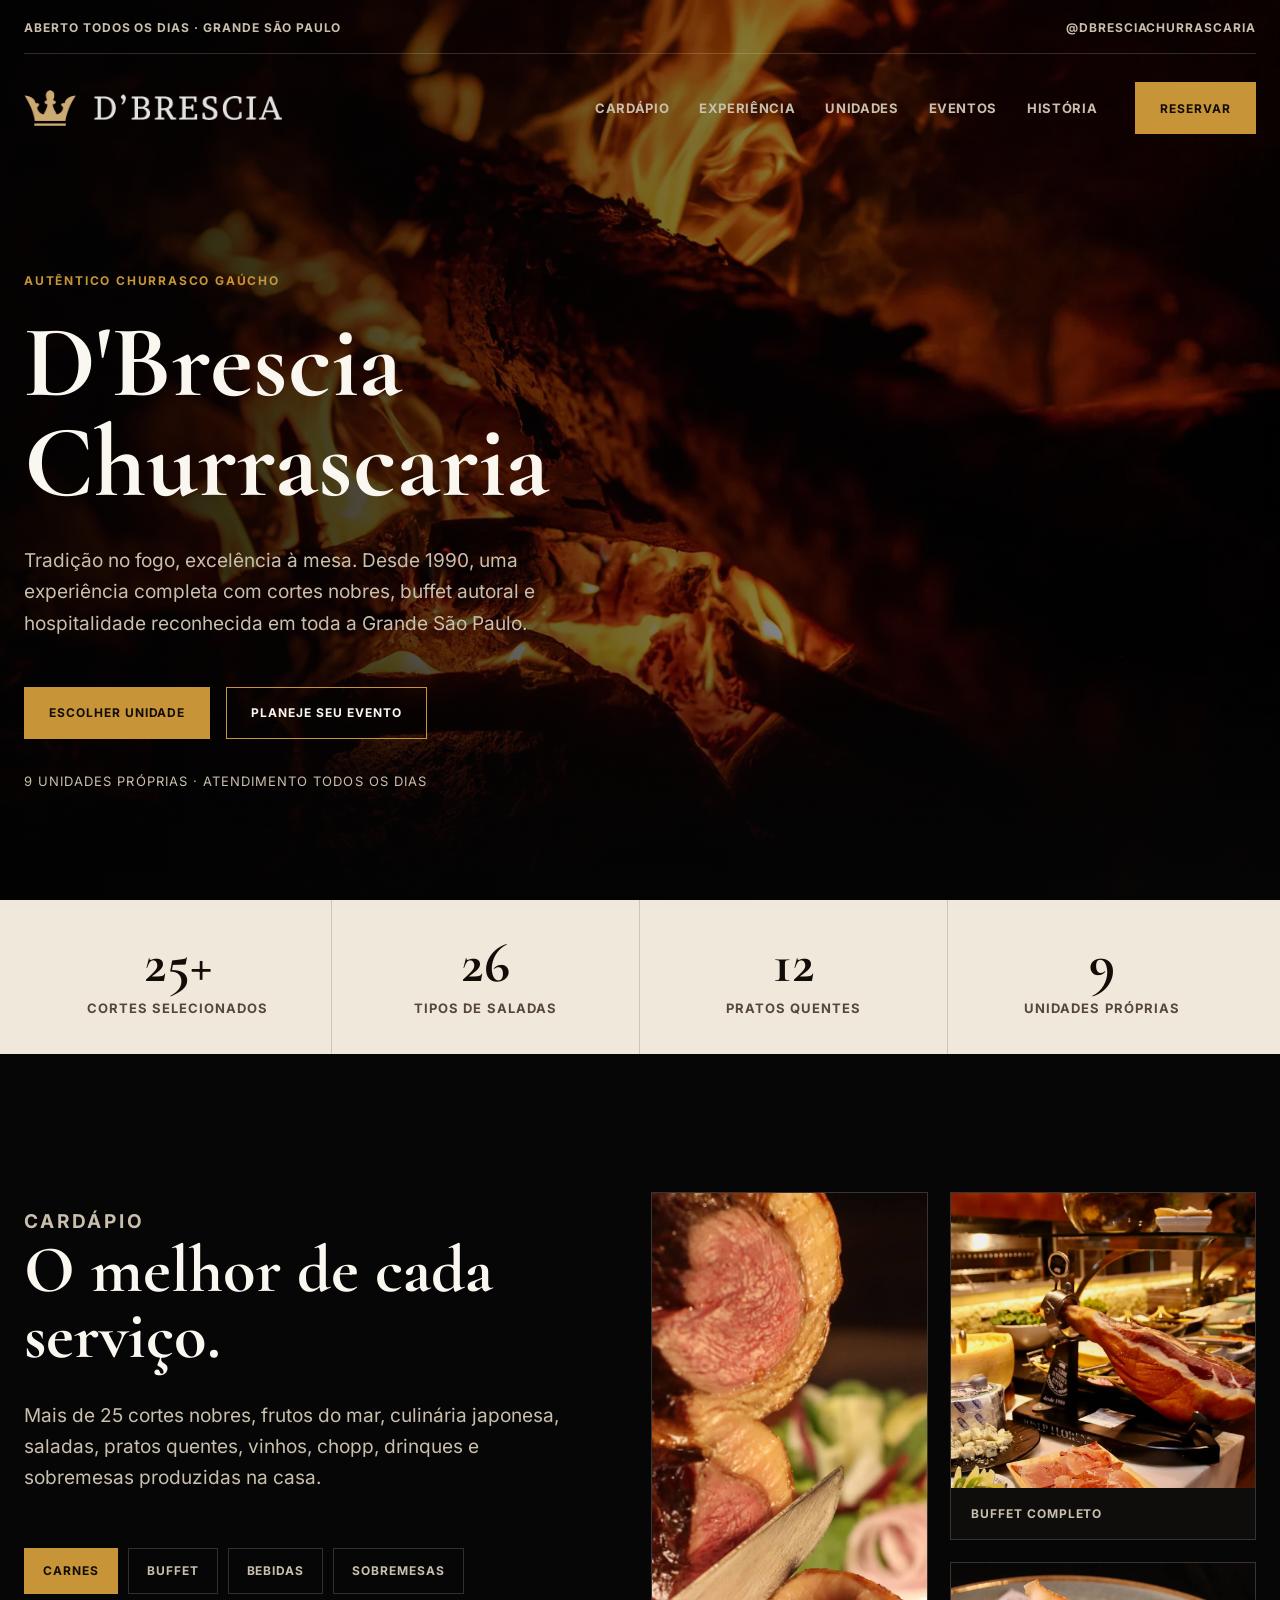
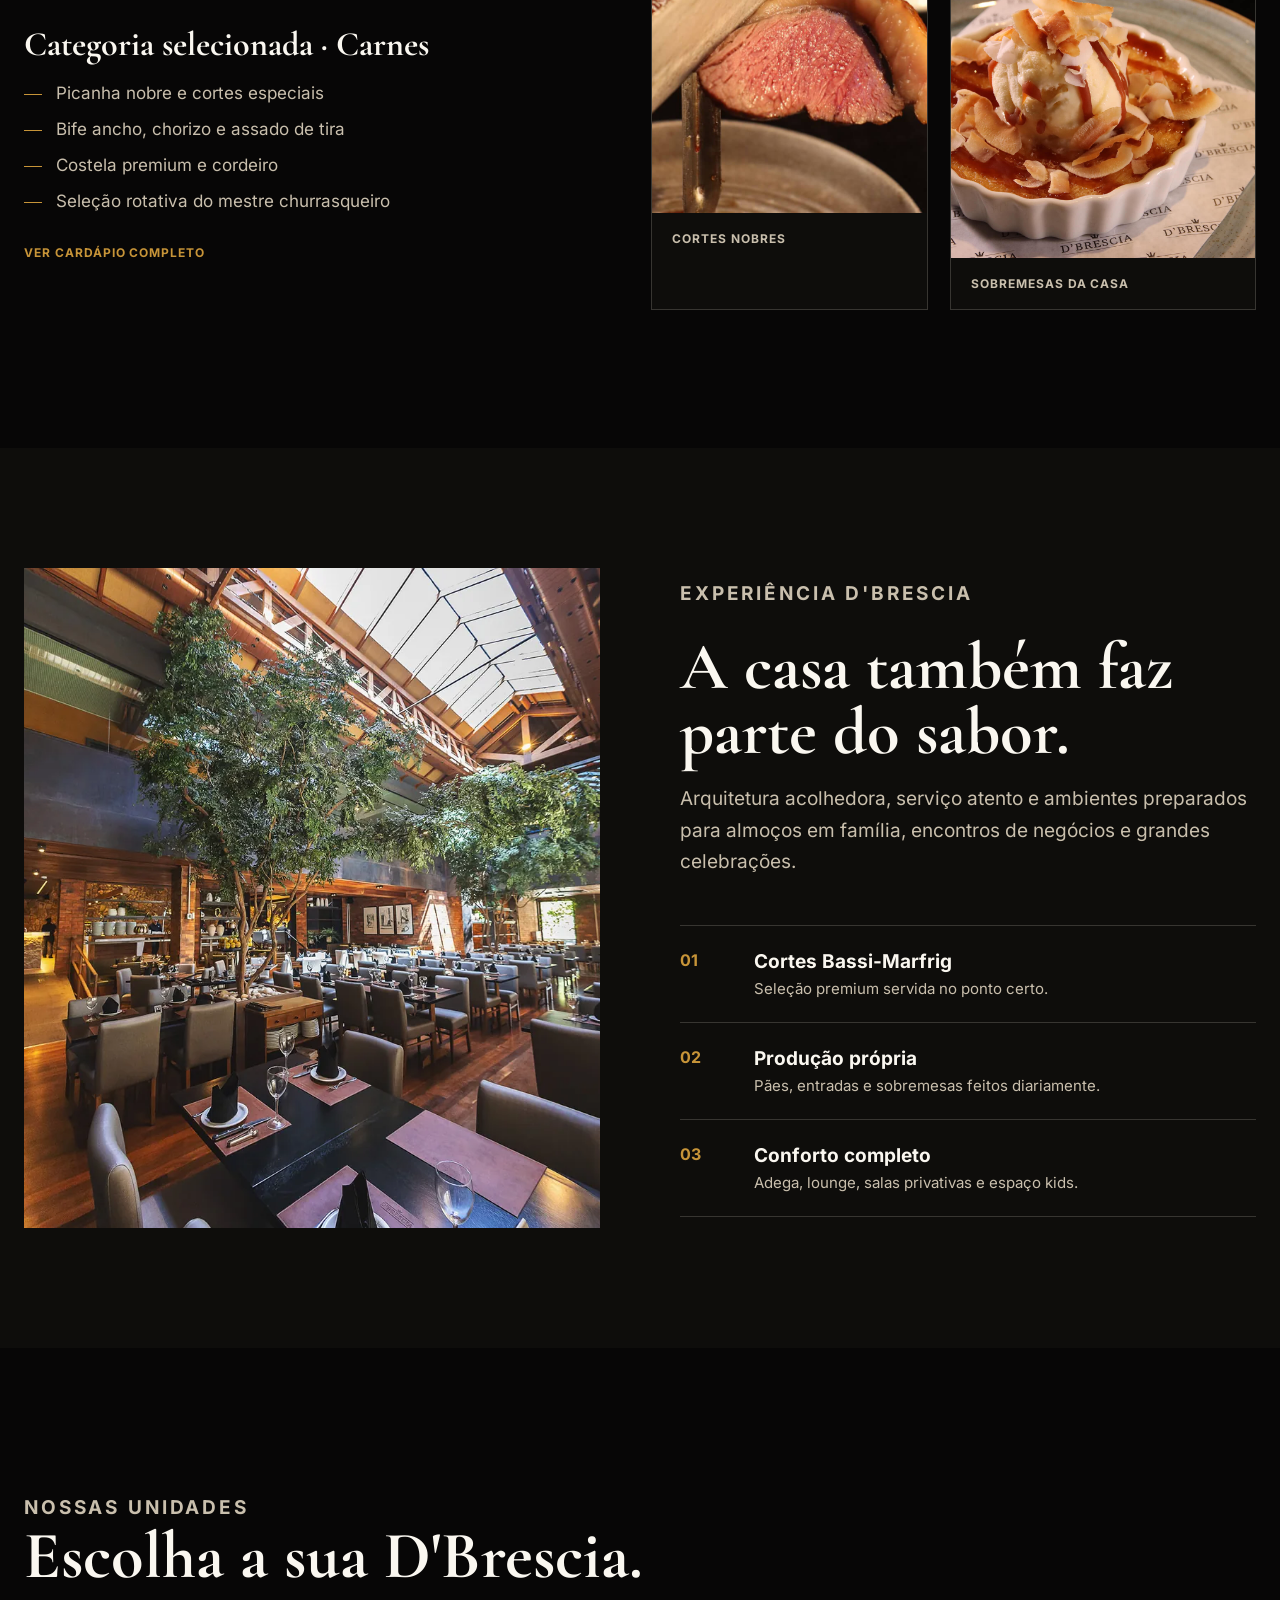
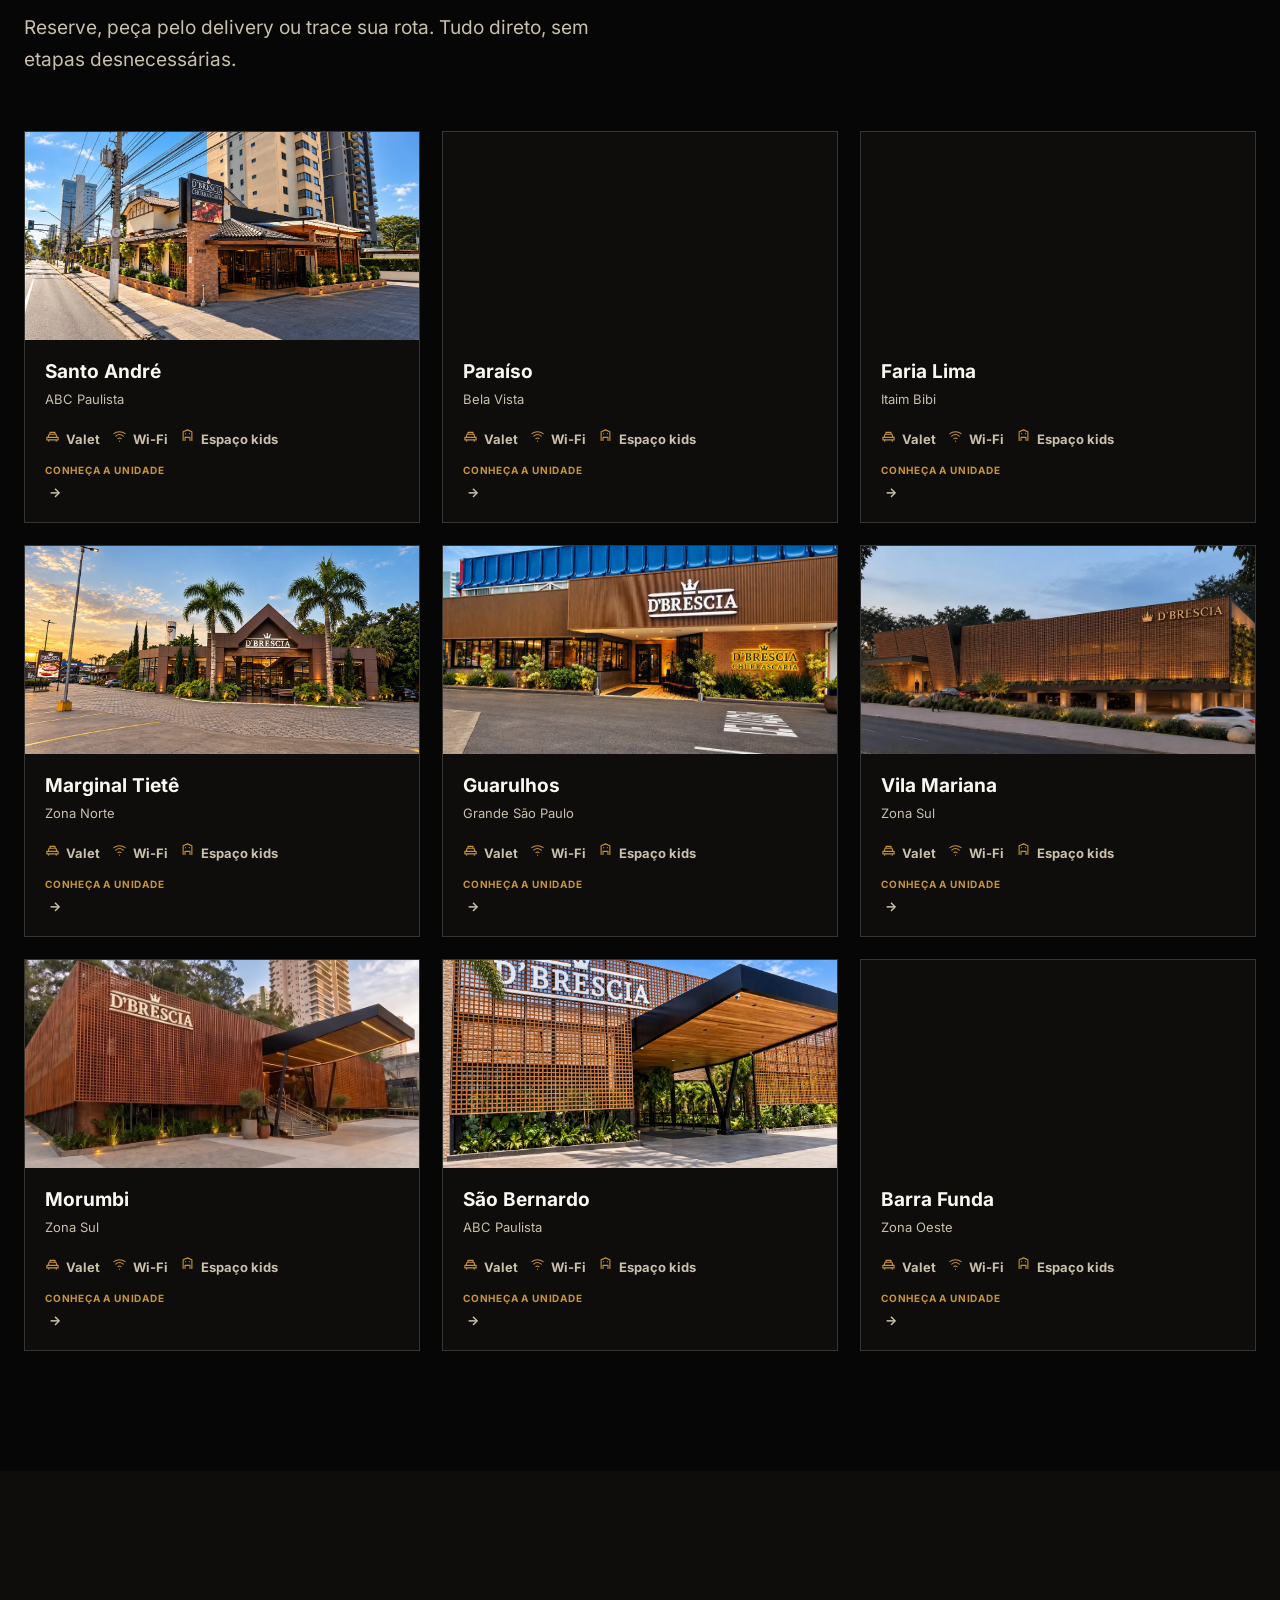
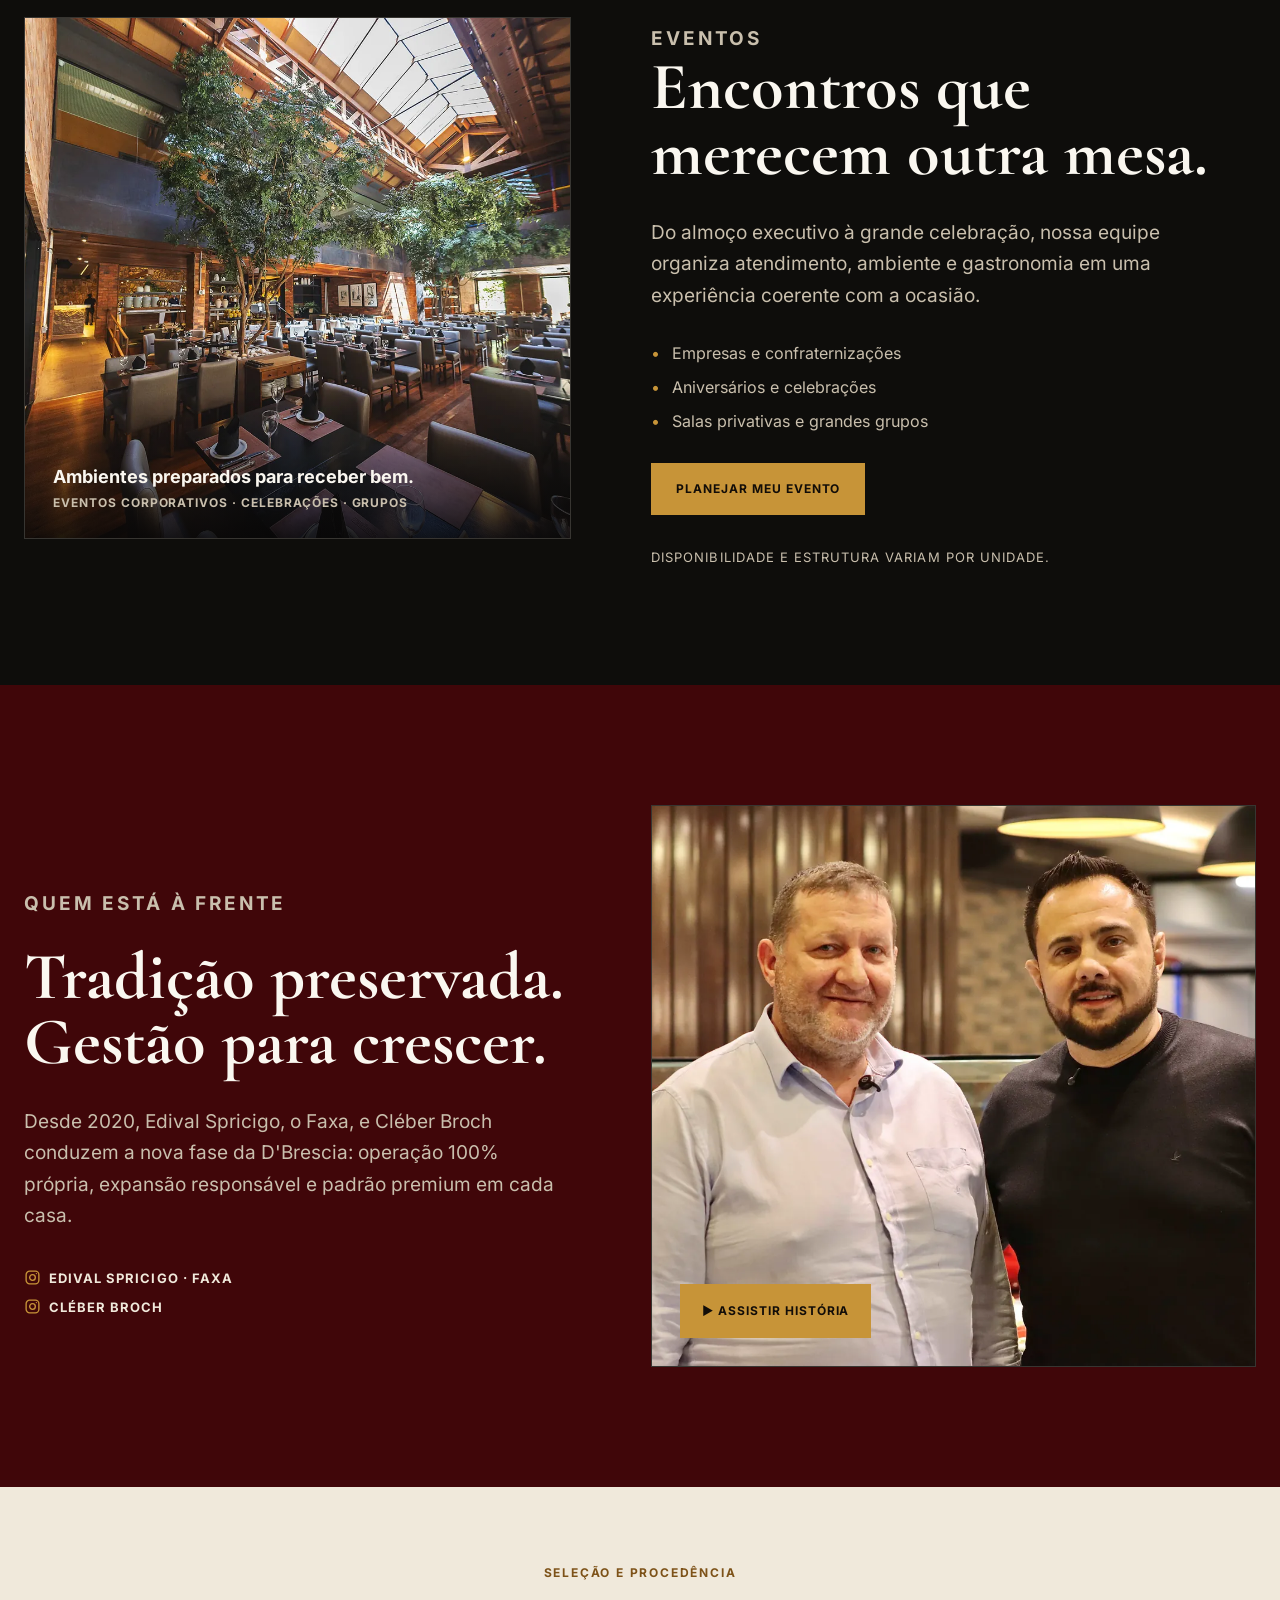
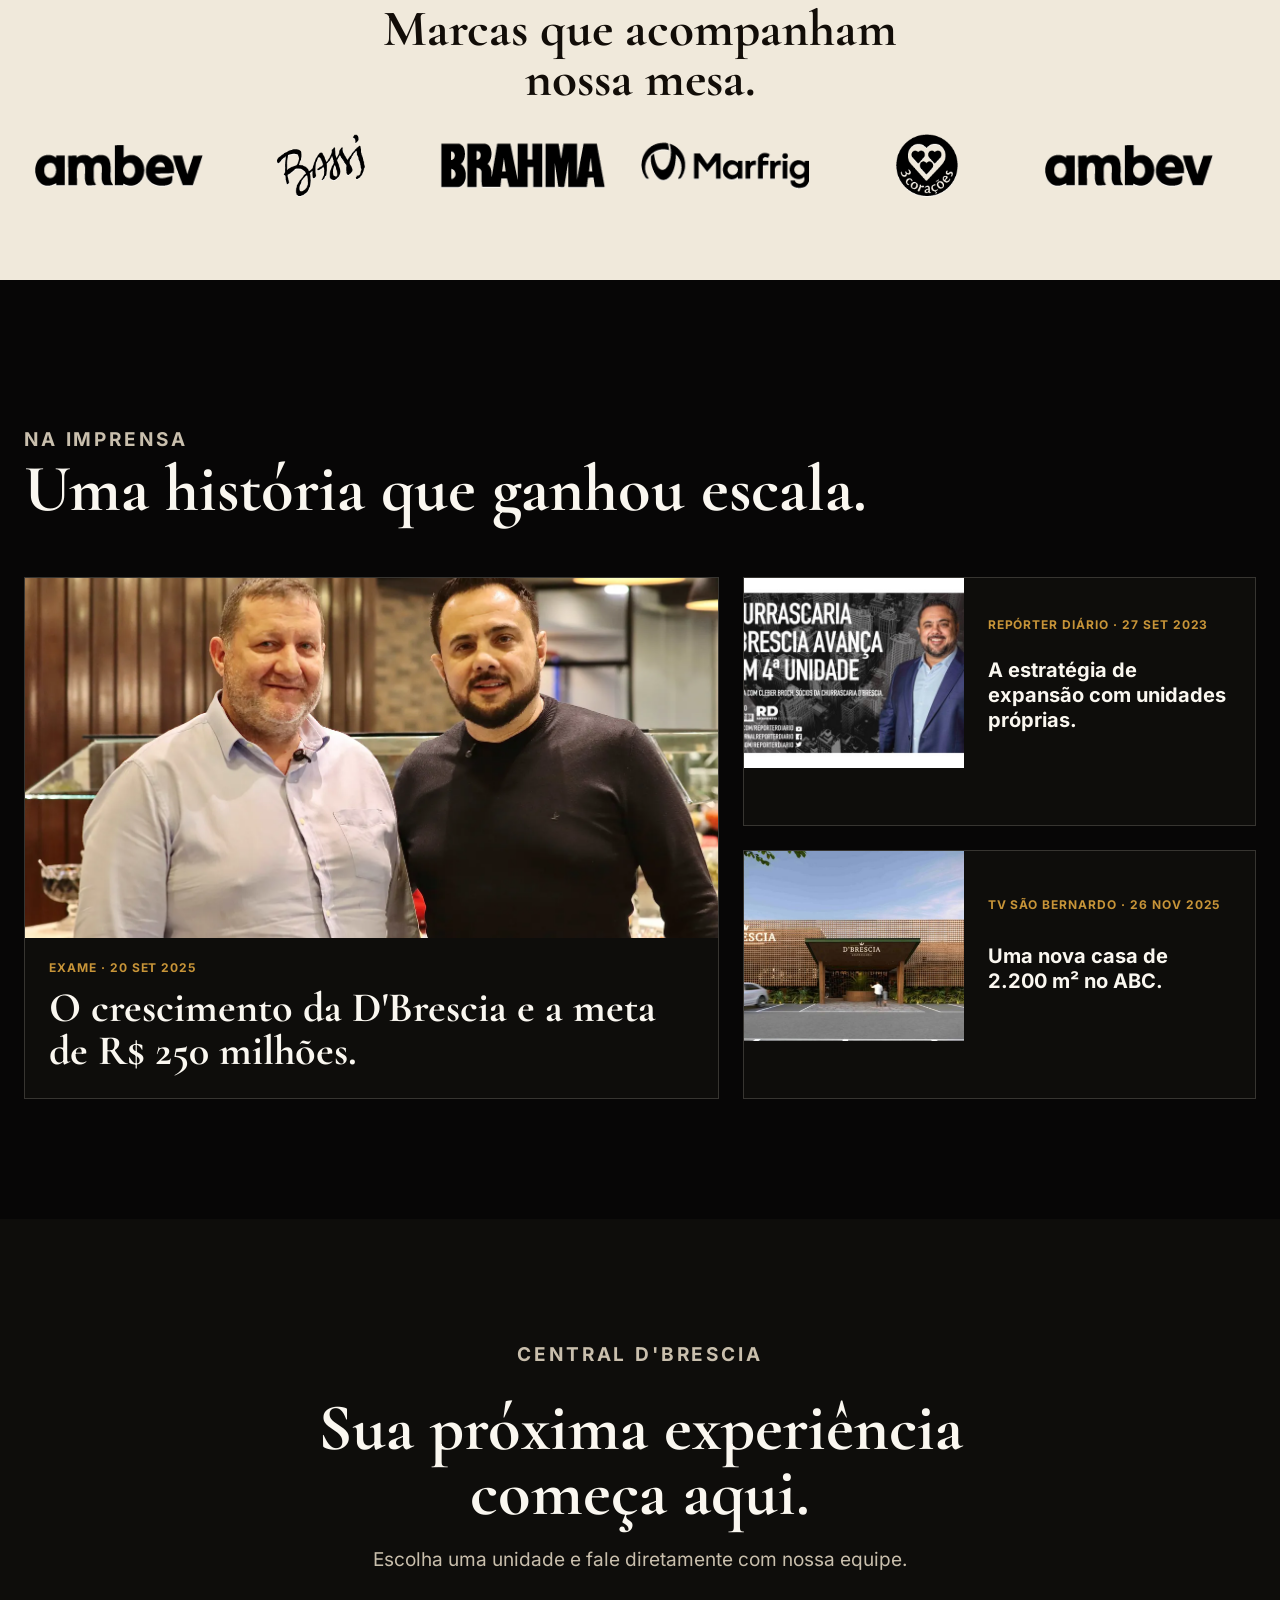
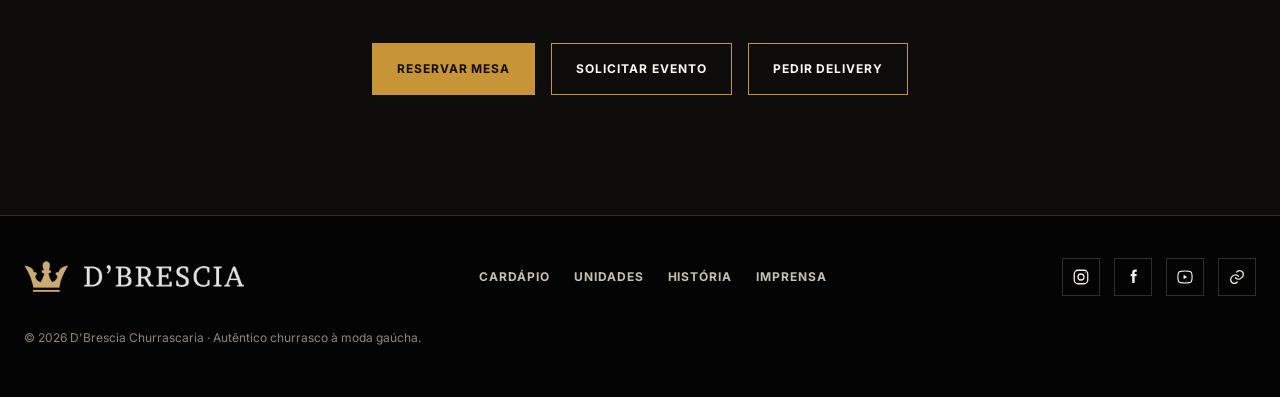
==== commit 8a112c86: "Atualiza central, unidades e experiencia visual" ====
--- a/index.html
+++ b/index.html
@@ -49,7 +49,7 @@
             <a href="#eventos">Eventos</a>
             <a href="#historia">História</a>
           </div>
-          <a class="btn btn-gold nav-cta" href="https://linktr.ee/dbrescia" target="_blank" rel="noreferrer">Reservar</a>
+          <a class="btn btn-gold nav-cta" href="https://dbrescia.com.br/tree/?mode=reservation#unidades">Reservar</a>
           <button class="menu-button" type="button" aria-label="Abrir menu" aria-controls="mobile-menu" aria-expanded="false">
             <span></span><span></span>
           </button>
@@ -85,8 +85,8 @@
         <a href="#eventos">Eventos</a>
       </nav>
       <div class="mobile-menu-actions">
-        <a class="btn btn-gold" href="https://linktr.ee/dbrescia" target="_blank" rel="noreferrer">Reservar mesa</a>
-        <a class="btn btn-outline" href="#eventos">Solicitar evento</a>
+        <a class="btn btn-gold" href="tree/?mode=reservation#unidades">Reservar mesa</a>
+        <a class="btn btn-outline" href="tree/?mode=events#unidades">Solicitar evento</a>
       </div>
     </dialog>
 
@@ -161,7 +161,6 @@
               <h2>Escolha a sua D'Brescia.</h2>
               <p>Reserve, peça pelo delivery ou trace sua rota. Tudo direto, sem etapas desnecessárias.</p>
             </div>
-            <a class="text-link" href="https://linktr.ee/dbrescia" target="_blank" rel="noreferrer">Ver todas as 9 unidades</a>
           </div>
 
           <div class="unit-feature" aria-live="polite">
@@ -203,7 +202,7 @@
               <li>Aniversários e celebrações</li>
               <li>Salas privativas e grandes grupos</li>
             </ul>
-            <a class="btn btn-gold" href="https://linktr.ee/dbrescia" target="_blank" rel="noreferrer">Planejar meu evento</a>
+            <a class="btn btn-gold" href="tree/?mode=events#unidades">Planejar meu evento</a>
             <small>Disponibilidade e estrutura variam por unidade.</small>
           </div>
         </div>
@@ -219,8 +218,14 @@
               operação 100% própria, expansão responsável e padrão premium em cada casa.
             </p>
             <div class="leaders">
-              <span>Edival Spricigo · Faxa</span>
-              <span>Cléber Broch · Gestão e expansão</span>
+              <a class="leaders__link" href="https://www.instagram.com/faxadbrescia/" target="_blank" rel="noreferrer">
+                <svg viewBox="0 0 24 24" aria-hidden="true"><rect x="3" y="3" width="18" height="18" rx="5"></rect><circle cx="12" cy="12" r="4"></circle><circle class="leaders__dot" cx="17.5" cy="6.5" r="1"></circle></svg>
+                <span>Edival Spricigo · Faxa</span>
+              </a>
+              <a class="leaders__link" href="https://www.instagram.com/cleberbroch/" target="_blank" rel="noreferrer">
+                <svg viewBox="0 0 24 24" aria-hidden="true"><rect x="3" y="3" width="18" height="18" rx="5"></rect><circle cx="12" cy="12" r="4"></circle><circle class="leaders__dot" cx="17.5" cy="6.5" r="1"></circle></svg>
+                <span>Cléber Broch</span>
+              </a>
             </div>
           </div>
           <a class="video-card" href="https://www.youtube.com/watch?v=GO7LX_fqPFc" target="_blank" rel="noreferrer">
@@ -236,12 +241,23 @@
             <p class="eyebrow">Seleção e procedência</p>
             <h2 id="partners-title">Marcas que acompanham nossa mesa.</h2>
           </div>
-          <div class="partner-logos" aria-label="Marcas selecionadas">
-            <img src="assets/figma/53ff4.png" alt="Ambev" />
-            <img src="assets/figma/e5838.png" alt="Bassi" />
-            <img src="assets/figma/cb8c1.png" alt="Brahma" />
-            <img src="assets/figma/28955.png" alt="Marfrig" />
-            <img src="assets/figma/1bcff.png" alt="3 Corações" />
+          <div class="partner-marquee" role="group" aria-label="Marcas selecionadas">
+            <div class="partner-logos">
+              <div class="partner-logos__group">
+                <img src="assets/figma/53ff4.png" alt="Ambev" />
+                <img src="assets/figma/e5838.png" alt="Bassi" />
+                <img src="assets/figma/cb8c1.png" alt="Brahma" />
+                <img src="assets/figma/28955.png" alt="Marfrig" />
+                <img src="assets/figma/1bcff.png" alt="3 Corações" />
+              </div>
+              <div class="partner-logos__group" aria-hidden="true">
+                <img src="assets/figma/53ff4.png" alt="" />
+                <img src="assets/figma/e5838.png" alt="" />
+                <img src="assets/figma/cb8c1.png" alt="" />
+                <img src="assets/figma/28955.png" alt="" />
+                <img src="assets/figma/1bcff.png" alt="" />
+              </div>
+            </div>
           </div>
         </div>
       </section>
@@ -253,7 +269,6 @@
               <p class="eyebrow">Na imprensa</p>
               <h2>Uma história que ganhou escala.</h2>
             </div>
-            <a class="text-link" href="https://linktr.ee/dbrescia" target="_blank" rel="noreferrer">Ver sala de imprensa</a>
           </div>
           <div class="press-grid">
             <a class="press-main" href="https://exame.com/negocios/o-paulista-e-o-catarinense-que-vao-faturar-r-250-milhoes-com-churrasco-tipicamente-gaucho/" target="_blank" rel="noreferrer">
@@ -282,16 +297,10 @@
             <h2>Sua próxima experiência começa aqui.</h2>
             <p>Escolha uma unidade e fale diretamente com nossa equipe.</p>
             <div class="hero-actions">
-              <a class="btn btn-gold" href="https://linktr.ee/dbrescia" target="_blank" rel="noreferrer">Reservar mesa</a>
-              <a class="btn btn-outline" href="#eventos">Solicitar evento</a>
-            </div>
-          </div>
-          <div class="central-box">
-            <strong>Central de atendimento</strong>
-            <span>Reservas por WhatsApp</span>
-            <span>Delivery por unidade</span>
-            <span>Rotas, horários e informações</span>
-            <a class="text-link" href="https://linktr.ee/dbrescia" target="_blank" rel="noreferrer">Abrir central de links</a>
+              <a class="btn btn-gold" href="tree/?mode=reservation#unidades">Reservar mesa</a>
+              <a class="btn btn-outline" href="tree/?mode=events#unidades">Solicitar evento</a>
+              <a class="btn btn-outline" href="tree/?mode=delivery#unidades">Pedir delivery</a>
+            </div>
           </div>
         </div>
       </section>
@@ -310,7 +319,7 @@
           <a href="https://www.instagram.com/dbresciachurrascaria/" target="_blank" rel="noreferrer"><img src="assets/figma/6b1d5.svg" alt="Instagram" /></a>
           <a href="https://www.facebook.com/dbresciachurrascaria/" target="_blank" rel="noreferrer"><img src="assets/figma/28d46.svg" alt="Facebook" /></a>
           <a href="https://www.youtube.com/watch?v=GO7LX_fqPFc" target="_blank" rel="noreferrer"><img src="assets/figma/98558.svg" alt="YouTube" /></a>
-          <a href="https://linktr.ee/dbrescia" target="_blank" rel="noreferrer"><img src="assets/figma/1e00f.svg" alt="Linktree" /></a>
+          <a href="https://dbrescia.com.br/tree/"><img src="assets/figma/1e00f.svg" alt="Central D'Brescia" /></a>
         </div>
         <small>© 2026 D'Brescia Churrascaria · Autêntico churrasco à moda gaúcha.</small>
       </div>
@@ -318,8 +327,8 @@
 
     <nav class="mobile-sticky" aria-label="Ações rápidas">
       <a href="#unidades"><span class="mobile-sticky__icon"><img src="assets/figma/1b654.svg" alt="" /></span><span>Unidades</span></a>
-      <a href="https://linktr.ee/dbrescia" target="_blank" rel="noreferrer"><span class="mobile-sticky__icon"><img src="assets/figma/786ed.svg" alt="" /></span><span>WhatsApp</span></a>
-      <a href="https://linktr.ee/dbrescia" target="_blank" rel="noreferrer"><span class="mobile-sticky__icon"><img src="assets/figma/3e190.svg" alt="" /></span><span>Reservar</span></a>
+      <a href="https://dbrescia.com.br/tree/"><span class="mobile-sticky__icon"><img src="assets/figma/786ed.svg" alt="" /></span><span>WhatsApp</span></a>
+      <a href="https://dbrescia.com.br/tree/?mode=reservation#unidades"><span class="mobile-sticky__icon"><img src="assets/figma/3e190.svg" alt="" /></span><span>Reservar</span></a>
     </nav>
 
     <script type="application/ld+json">
--- a/styles.css
+++ b/styles.css
@@ -707,6 +707,38 @@
   font-weight: 900;
   letter-spacing: 0.08em;
   text-transform: uppercase;
+}
+.leaders__link {
+  display: inline-flex;
+  align-items: center;
+  width: fit-content;
+  gap: 8px;
+  color: inherit;
+  text-decoration: none;
+}
+
+.leaders__link svg {
+  flex: 0 0 auto;
+  width: 17px;
+  height: 17px;
+  fill: none;
+  stroke: var(--gold);
+  stroke-width: 1.9;
+}
+
+.leaders__dot {
+  fill: var(--gold);
+  stroke: none;
+}
+
+.leaders__link:hover,
+.leaders__link:focus-visible {
+  color: var(--gold);
+}
+
+.leaders__link:focus-visible {
+  outline: 2px solid var(--gold);
+  outline-offset: 4px;
 }
 
 .video-card {
@@ -1543,6 +1575,148 @@
 }
 @media (max-width: 620px) {
   .partners-layout { gap: 28px; }
-  .partner-logos { justify-content: flex-start; gap: 22px 26px; }
-  .partner-logos img { max-width: 106px; height: 30px; }
-}
+  .partner-logos { gap: 18px; padding: 4px 4px 14px; }
+  .partner-logos img { flex-basis: 118px; width: 118px; height: 38px; }
+}
+
+.unit-card__amenities { display:flex; flex-wrap:wrap; gap:7px 12px; margin:14px 20px 0; padding:0; color:var(--muted); list-style:none; }
+.unit-card__amenities li { display:flex; align-items:center; gap:6px; font-size:11px; font-weight:700; line-height:1.3; }
+.unit-card__amenities svg { flex:0 0 auto; width:15px; height:15px; fill:none; stroke:var(--gold); stroke-width:1.75; stroke-linecap:round; stroke-linejoin:round; }
+@media (min-width:761px) { .units-section .unit-card { min-height:392px; } }
+@media (max-width:620px) { .units-section .unit-card { min-height:352px; }.unit-card__amenities { gap:6px 10px; margin:12px 16px 0; }.unit-card__amenities li { font-size:10px; } }
+/* Faixa de marcas: título centralizado e movimento contínuo sem barra. */
+.partners-layout {
+  grid-template-columns: 1fr;
+  justify-items: center;
+  gap: 24px;
+  text-align: center;
+}
+
+.partners h2 {
+  margin-right: auto;
+  margin-left: auto;
+}
+
+.partner-marquee {
+  width: 100%;
+  overflow: hidden;
+}
+
+.partner-logos {
+  display: flex;
+  width: max-content;
+  max-width: none;
+  align-items: center;
+  gap: 0;
+  padding: 6px 0;
+  overflow: visible;
+  animation: partner-marquee 32s linear infinite;
+  will-change: transform;
+}
+
+.partner-logos__group {
+  display: flex;
+  align-items: center;
+  gap: 12px;
+  padding-right: 12px;
+}
+
+.partner-logos img {
+  flex: 0 0 190px;
+  width: 190px;
+  max-width: none;
+  height: 62px;
+  padding: 0;
+  object-fit: contain;
+  filter: contrast(1.45) brightness(0.68) drop-shadow(0 1px 0 rgba(255, 255, 255, 0.72));
+}
+
+@keyframes partner-marquee {
+  to {
+    transform: translateX(-50%);
+  }
+}
+
+.partners:hover .partner-logos,
+.partners:focus-within .partner-logos {
+  animation-play-state: paused;
+}
+
+@media (max-width: 620px) {
+  .partners-layout {
+    gap: 20px;
+  }
+
+  .partner-logos__group {
+    gap: 12px;
+    padding-right: 12px;
+  }
+
+  .partner-logos img {
+    flex-basis: 165px;
+    width: 165px;
+    height: 53px;
+  }
+}
+
+@media (prefers-reduced-motion: reduce) {
+  .partner-marquee {
+    overflow-x: auto;
+    scrollbar-width: none;
+  }
+
+  .partner-marquee::-webkit-scrollbar {
+    display: none;
+  }
+
+  .partner-logos {
+    animation: none;
+  }
+}
+/* Central de atendimento: composição centralizada. */
+.closing-layout {
+  grid-template-columns: 1fr;
+  max-width: 760px;
+  margin-right: auto;
+  margin-left: auto;
+  justify-items: center;
+  text-align: center;
+}
+
+.closing-layout > div:first-child {
+  display: grid;
+  justify-items: center;
+}
+
+.closing-layout > div:first-child > p:not(.eyebrow) {
+  max-width: 580px;
+}
+
+.closing .hero-actions {
+  justify-content: center;
+}
+
+.closing .central-box {
+  width: min(100%, 560px);
+  justify-items: center;
+  text-align: center;
+}
+
+.closing .central-box span {
+  width: 100%;
+}
+
+.closing .central-box .text-link {
+  margin-right: auto;
+  margin-left: auto;
+}
+
+@media (max-width: 620px) {
+  .closing-layout {
+    max-width: none;
+  }
+
+  .closing .hero-actions {
+    width: 100%;
+  }
+}
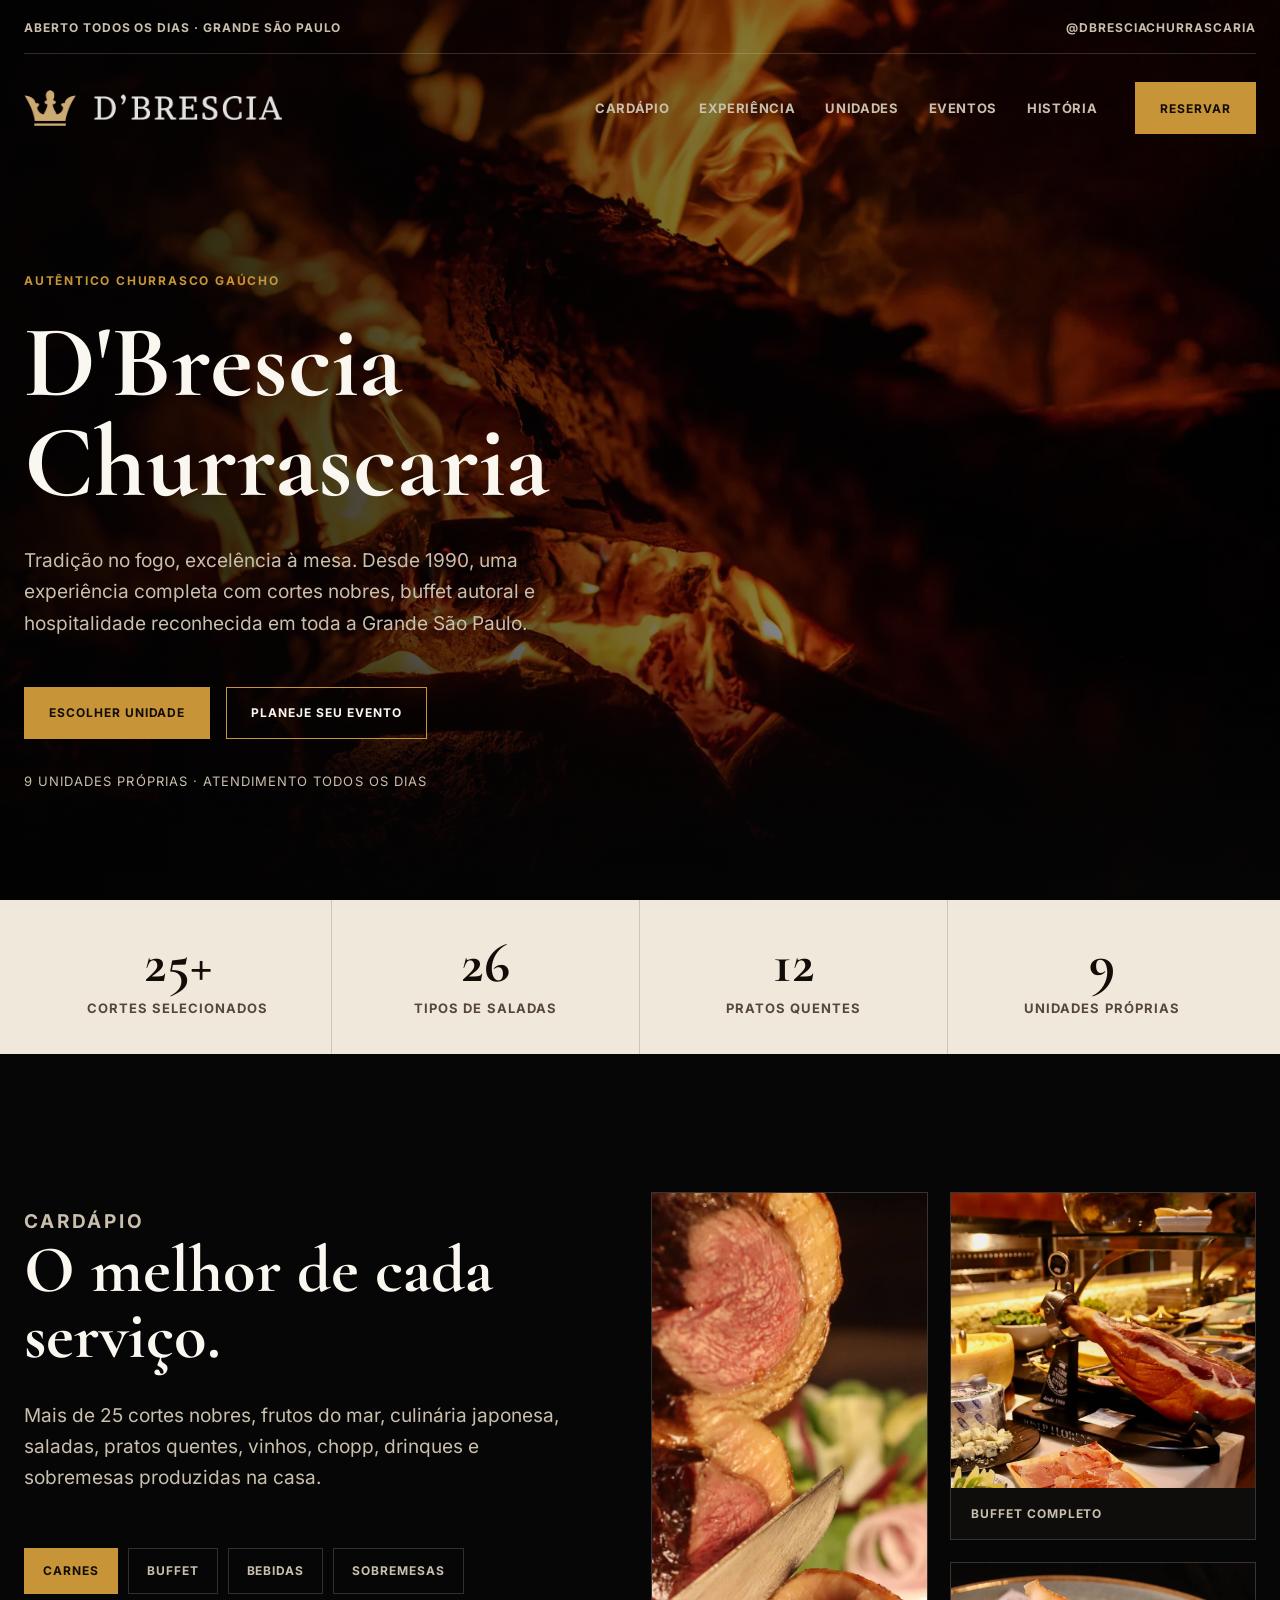
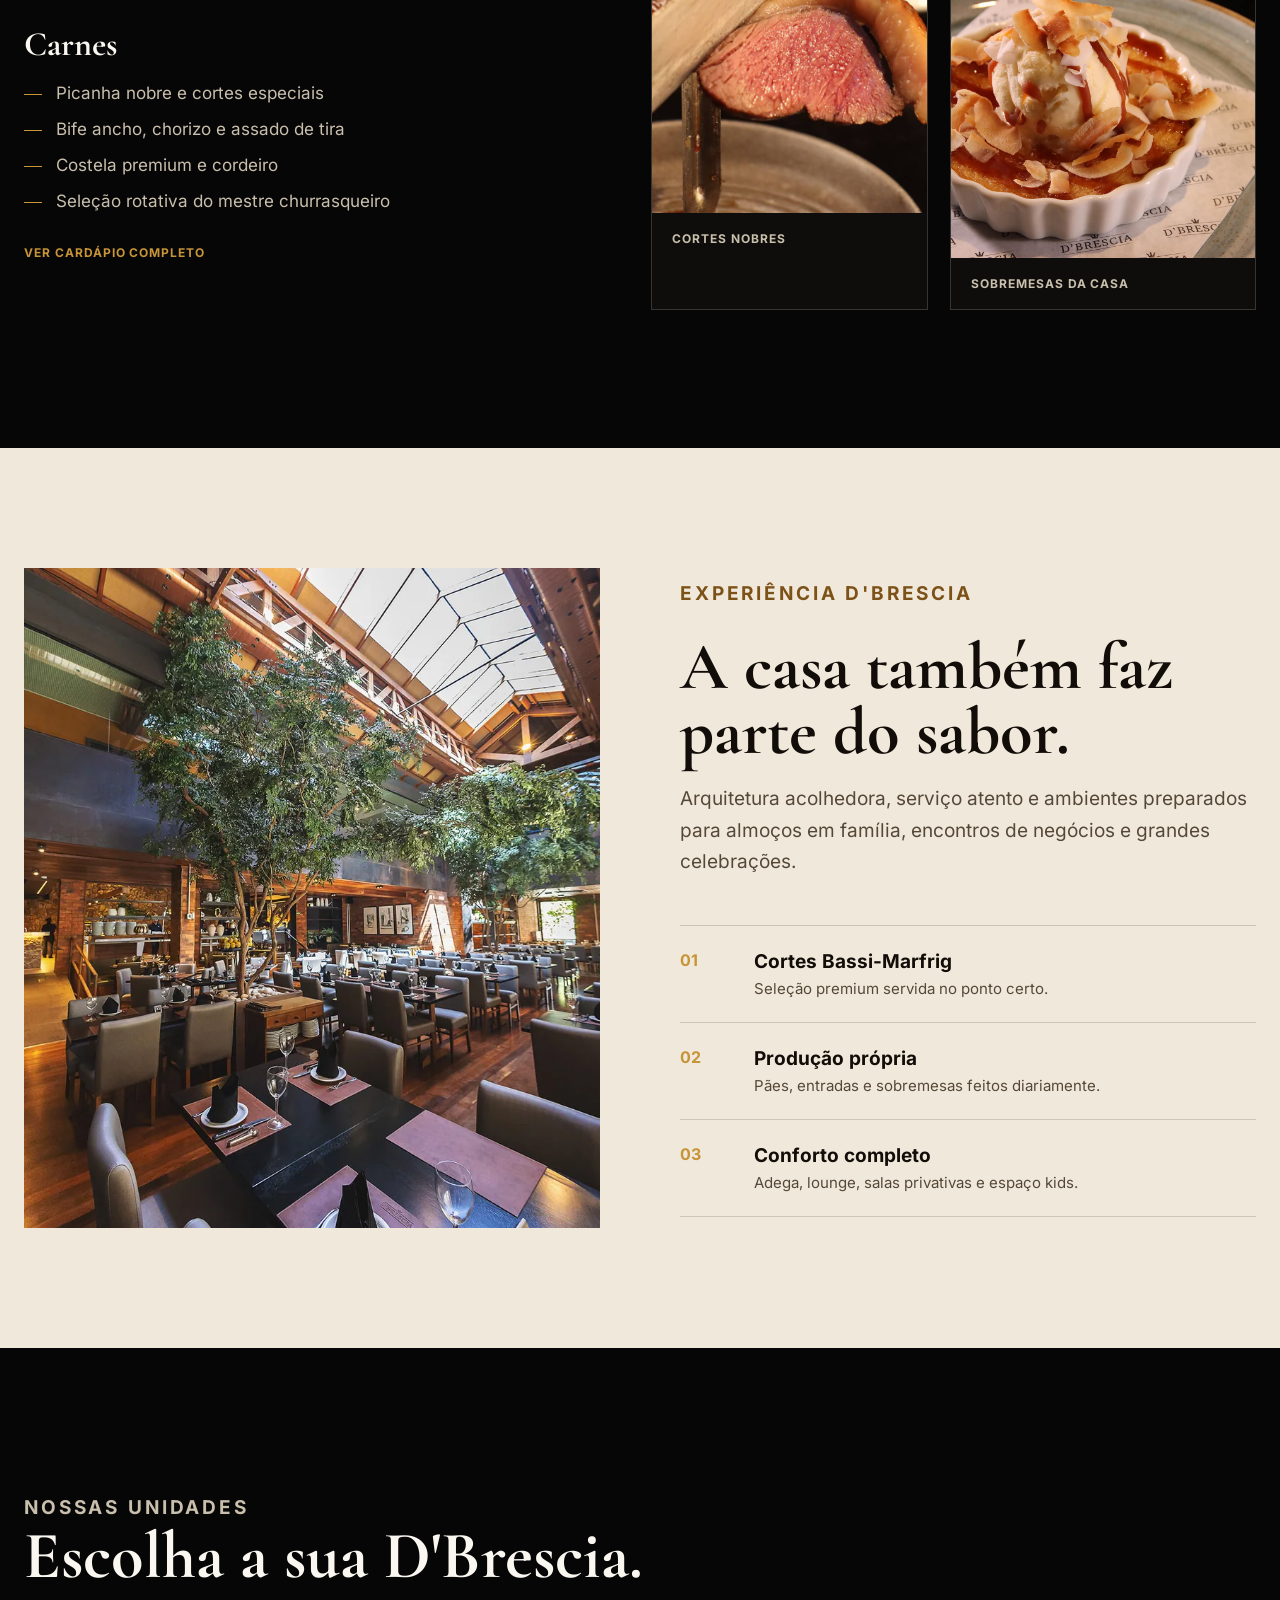
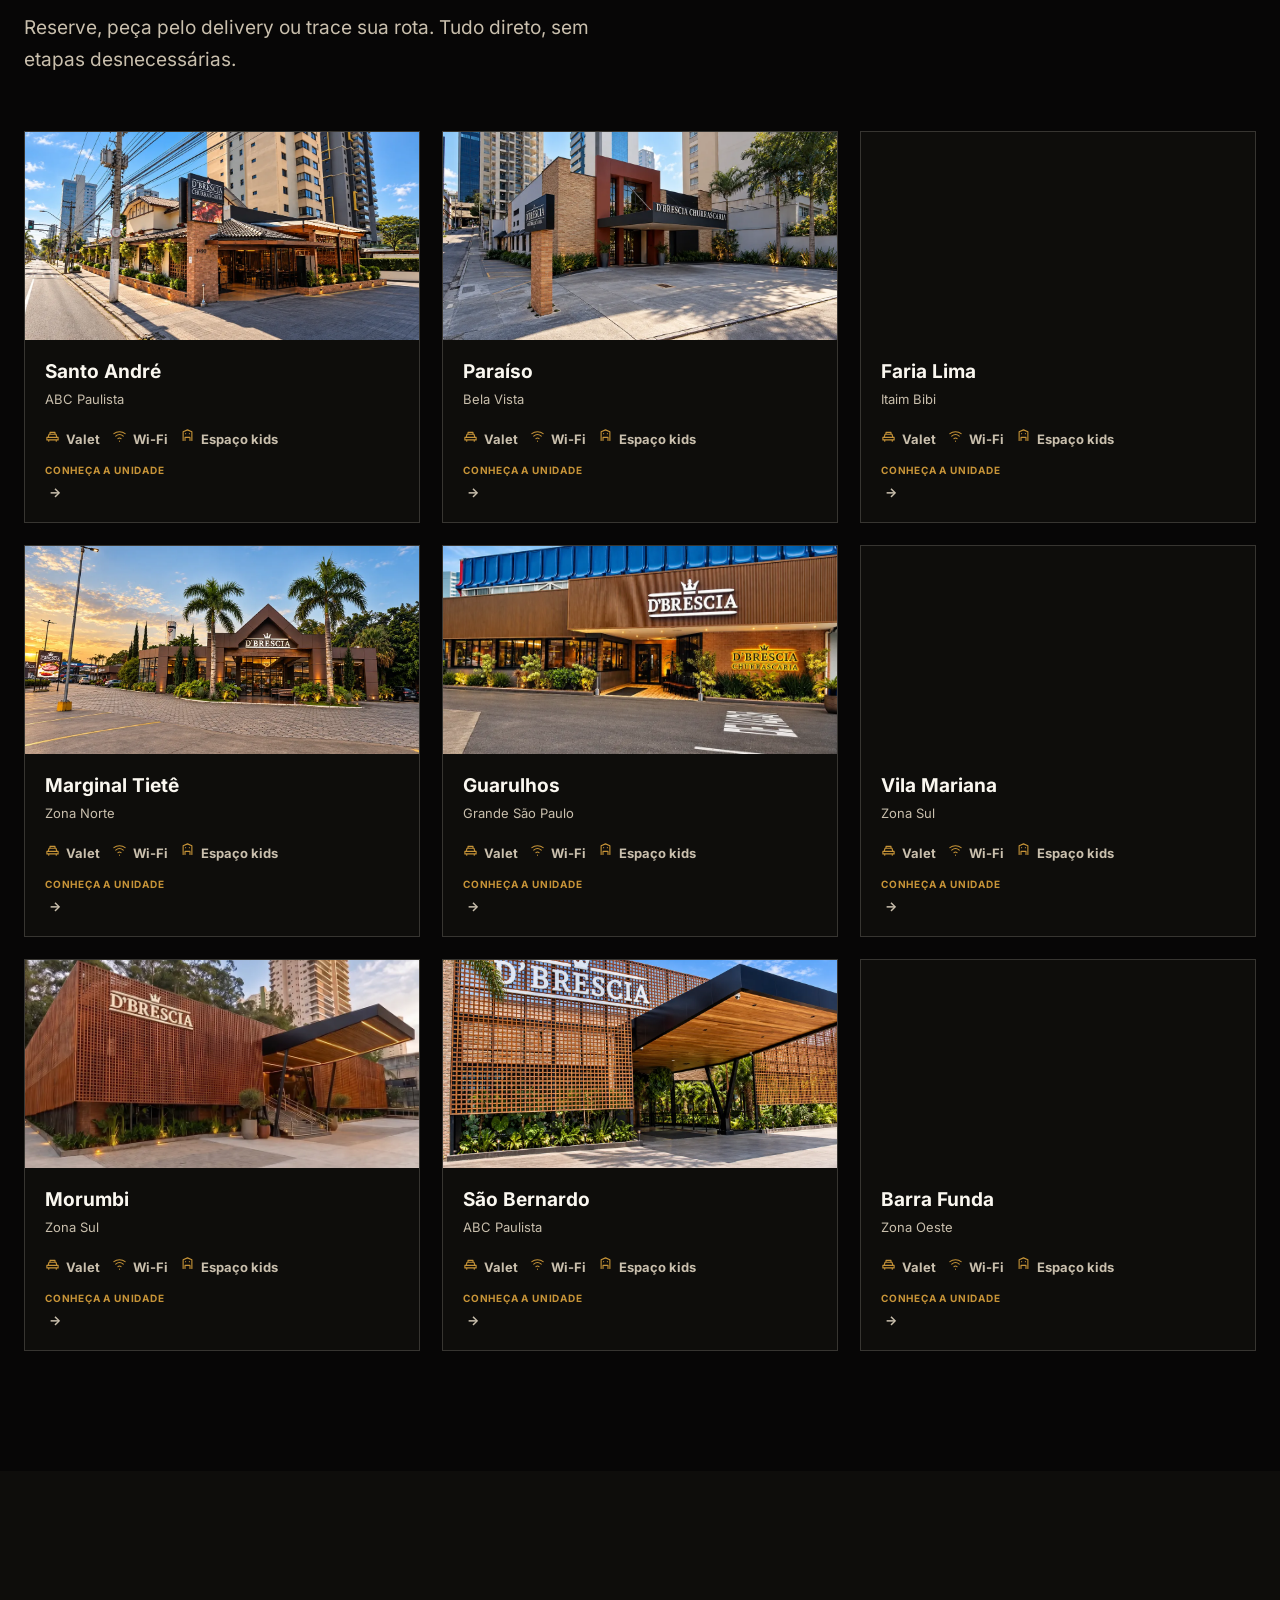
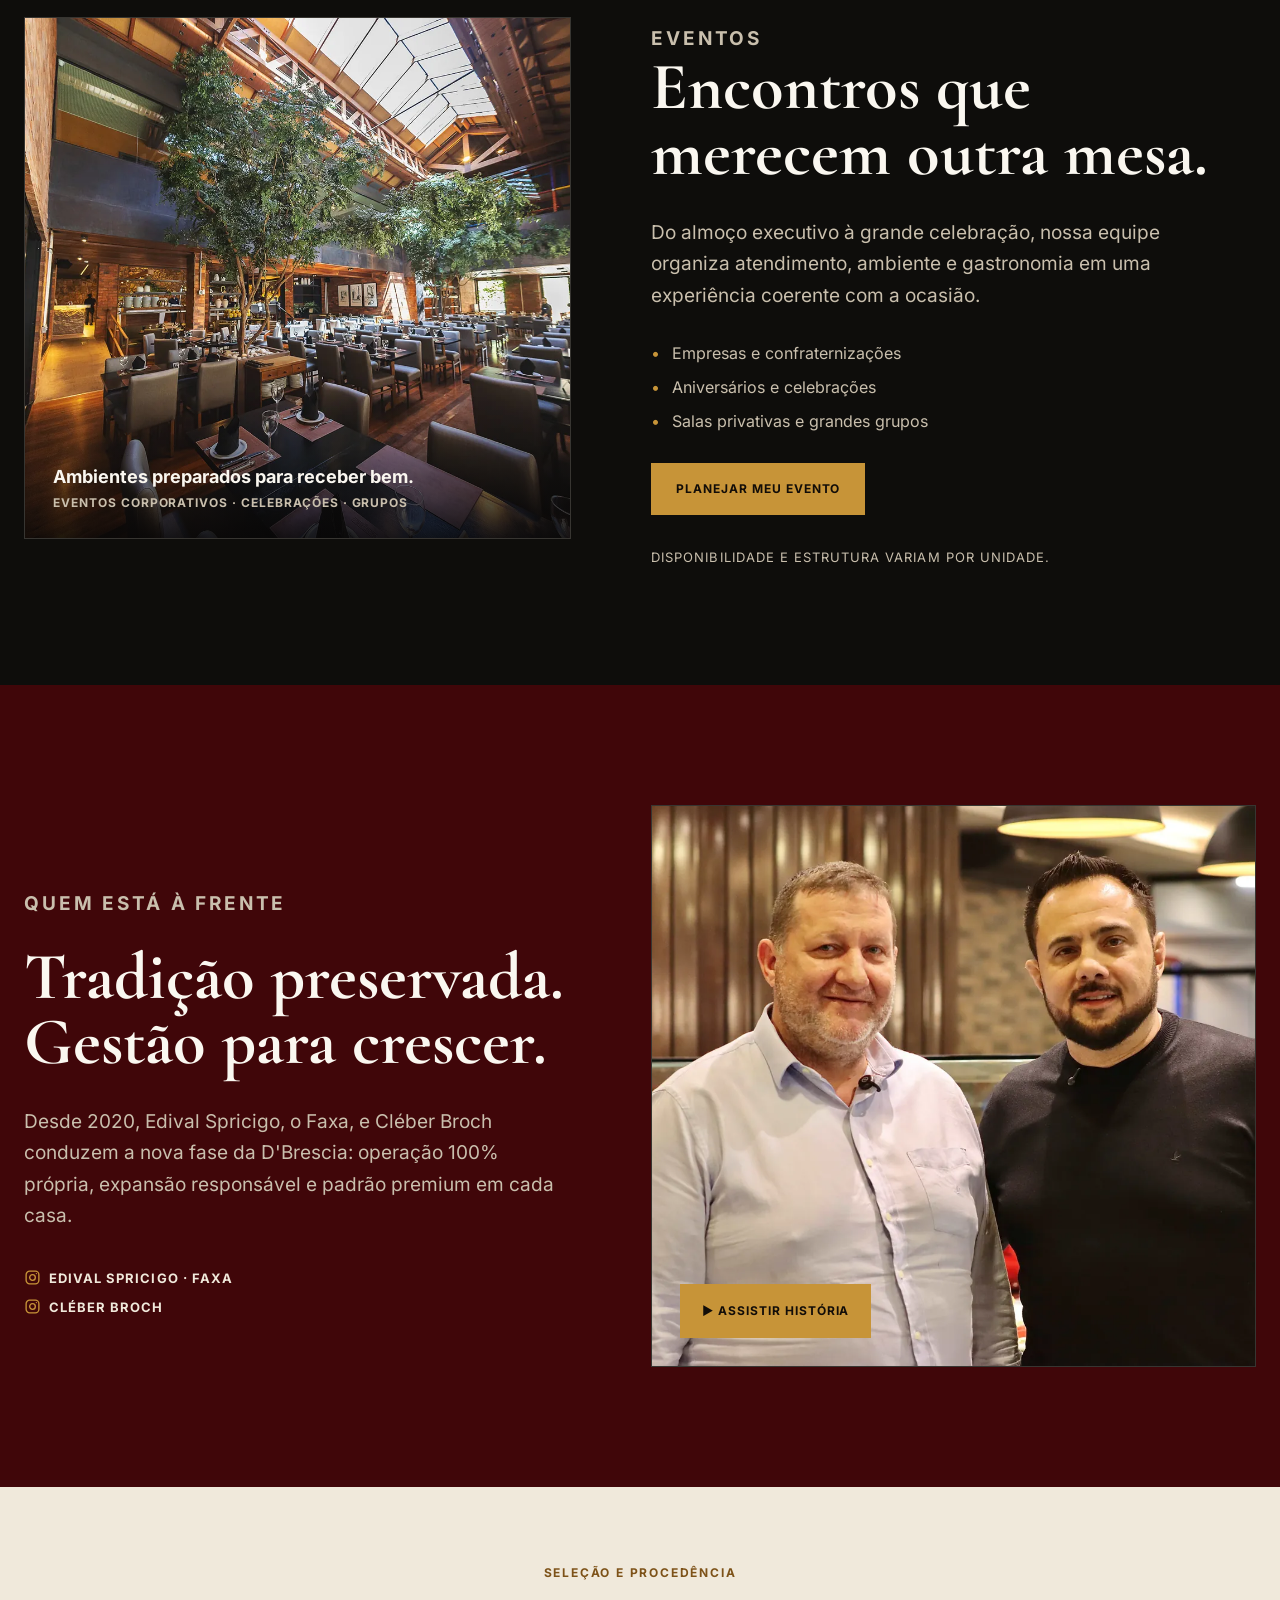
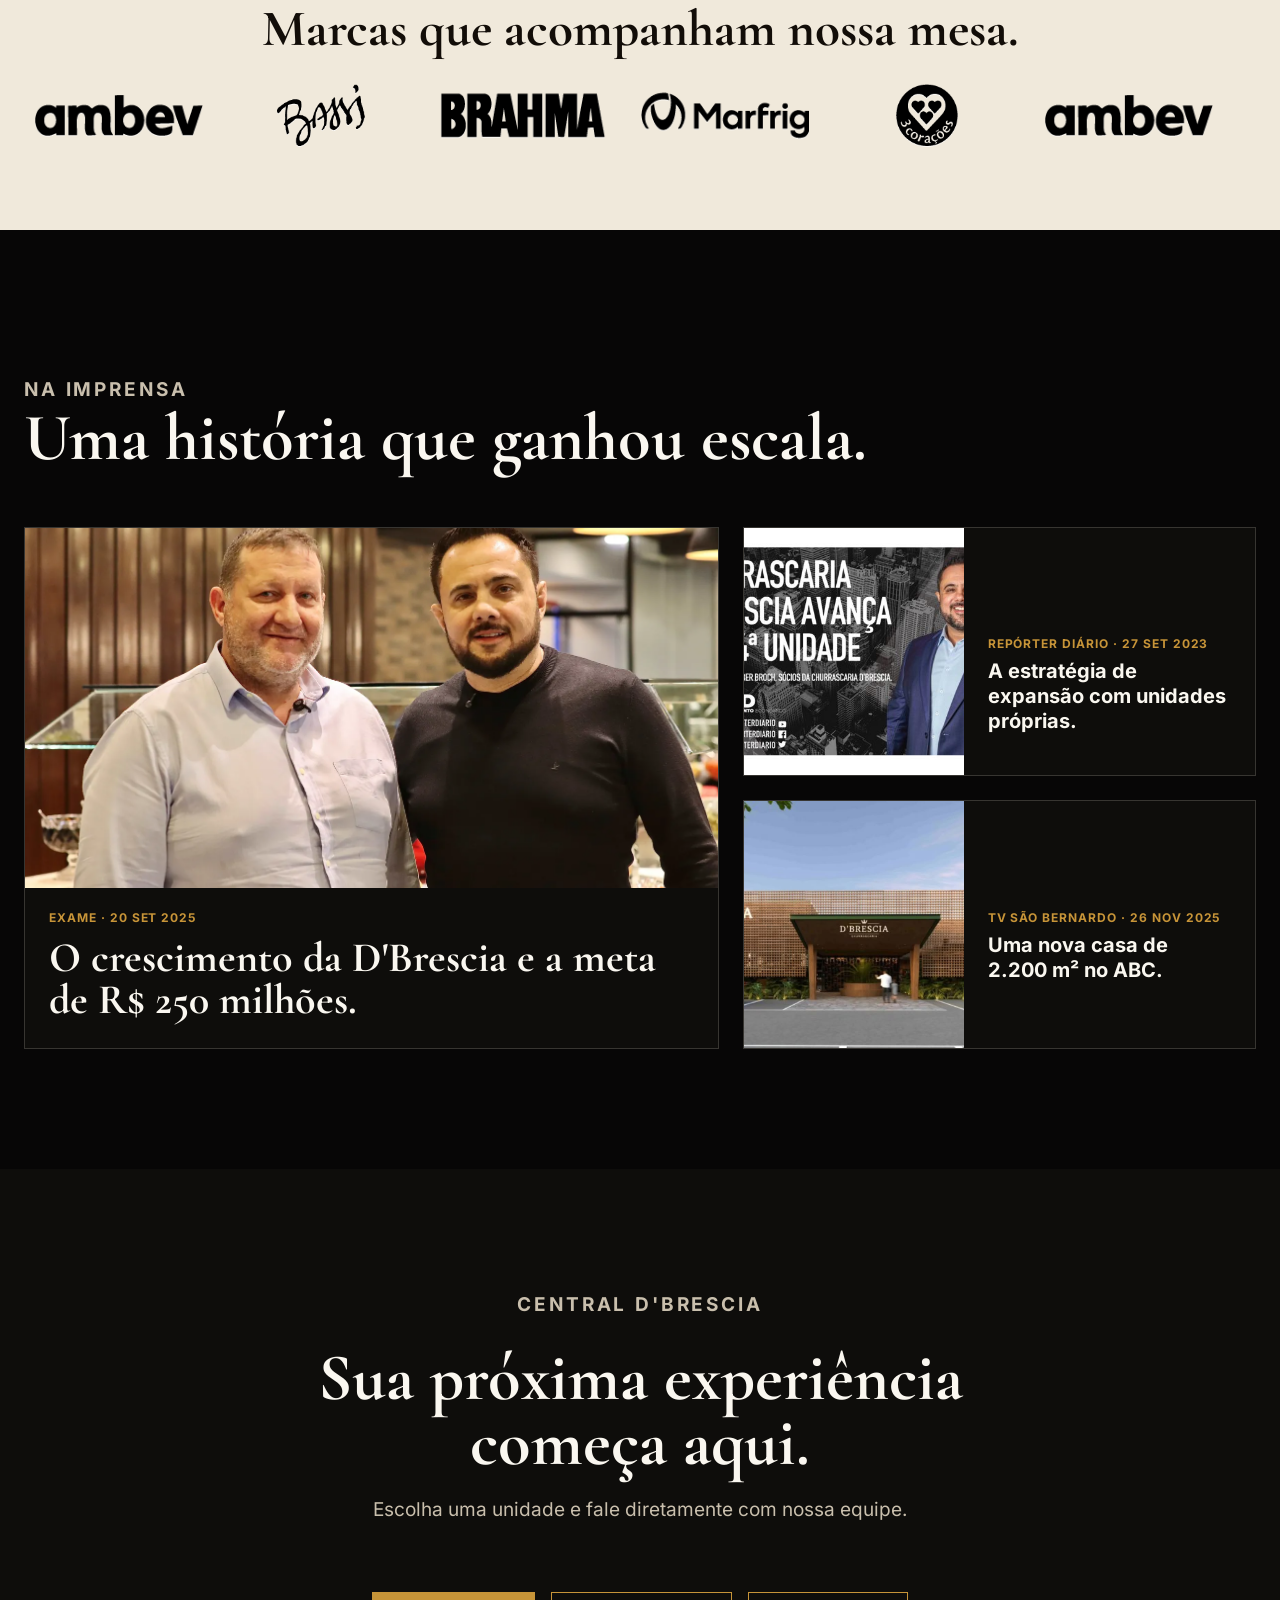
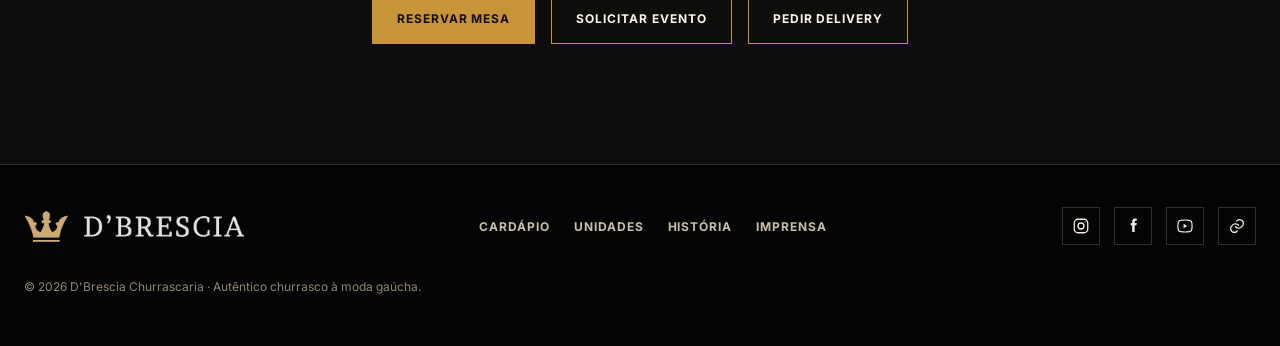
==== commit ed0799e3: "Refina navegacao e layouts responsivos" ====
--- a/index.html
+++ b/index.html
@@ -49,7 +49,7 @@
             <a href="#eventos">Eventos</a>
             <a href="#historia">História</a>
           </div>
-          <a class="btn btn-gold nav-cta" href="https://dbrescia.com.br/tree/?mode=reservation#unidades">Reservar</a>
+          <a class="btn btn-gold nav-cta" href="https://dbrescia.com.br/tree/">Reservar</a>
           <button class="menu-button" type="button" aria-label="Abrir menu" aria-controls="mobile-menu" aria-expanded="false">
             <span></span><span></span>
           </button>
@@ -328,7 +328,7 @@
     <nav class="mobile-sticky" aria-label="Ações rápidas">
       <a href="#unidades"><span class="mobile-sticky__icon"><img src="assets/figma/1b654.svg" alt="" /></span><span>Unidades</span></a>
       <a href="https://dbrescia.com.br/tree/"><span class="mobile-sticky__icon"><img src="assets/figma/786ed.svg" alt="" /></span><span>WhatsApp</span></a>
-      <a href="https://dbrescia.com.br/tree/?mode=reservation#unidades"><span class="mobile-sticky__icon"><img src="assets/figma/3e190.svg" alt="" /></span><span>Reservar</span></a>
+      <a href="https://dbrescia.com.br/tree/"><span class="mobile-sticky__icon"><img src="assets/figma/3e190.svg" alt="" /></span><span>Reservar</span></a>
     </nav>
 
     <script type="application/ld+json">
--- a/styles.css
+++ b/styles.css
@@ -468,7 +468,8 @@
   align-items: center;
   padding-left: max(24px, calc((100vw - var(--container)) / 2));
   padding-right: max(24px, calc((100vw - var(--container)) / 2));
-  background: var(--surface);
+  background: var(--ivory);
+  color: #120d08;
 }
 
 .experience-image img {
@@ -516,6 +517,20 @@
   margin-top: -12px;
   color: var(--muted);
   font-size: 15px;
+}
+
+.experience .eyebrow {
+  color: #7d5218;
+}
+
+.experience-copy > p,
+.experience .feature-list small {
+  color: #564838;
+}
+
+.experience .feature-list,
+.experience .feature-list li {
+  border-color: rgba(18, 13, 8, 0.16);
 }
 
 .section-head {
@@ -854,7 +869,9 @@
 
 .press-item img {
   width: 220px;
-  height: 190px;
+  min-height: 190px;
+  height: 100%;
+  align-self: stretch;
   object-fit: cover;
   grid-row: span 2;
 }
@@ -1720,3 +1737,39 @@
     width: 100%;
   }
 }
+@media (min-width: 761px) {
+  .partners h2 {
+    max-width: 760px;
+    text-wrap: balance;
+  }
+}
+@media (max-width: 1020px) {
+  .press-item img {
+    min-height: 0;
+  }
+}
+/* Cards de imprensa: imagem preenche a altura do card no desktop. */
+@media (min-width: 1021px) {
+  .press-item {
+    grid-template-rows: 1fr 1fr;
+    align-items: stretch;
+    align-content: stretch;
+  }
+
+  .press-item img {
+    grid-row: 1 / -1;
+    min-height: 0;
+    height: 100%;
+    align-self: stretch;
+  }
+
+  .press-item span {
+    grid-column: 2;
+    align-self: end;
+  }
+
+  .press-item strong {
+    grid-column: 2;
+    align-self: start;
+  }
+}
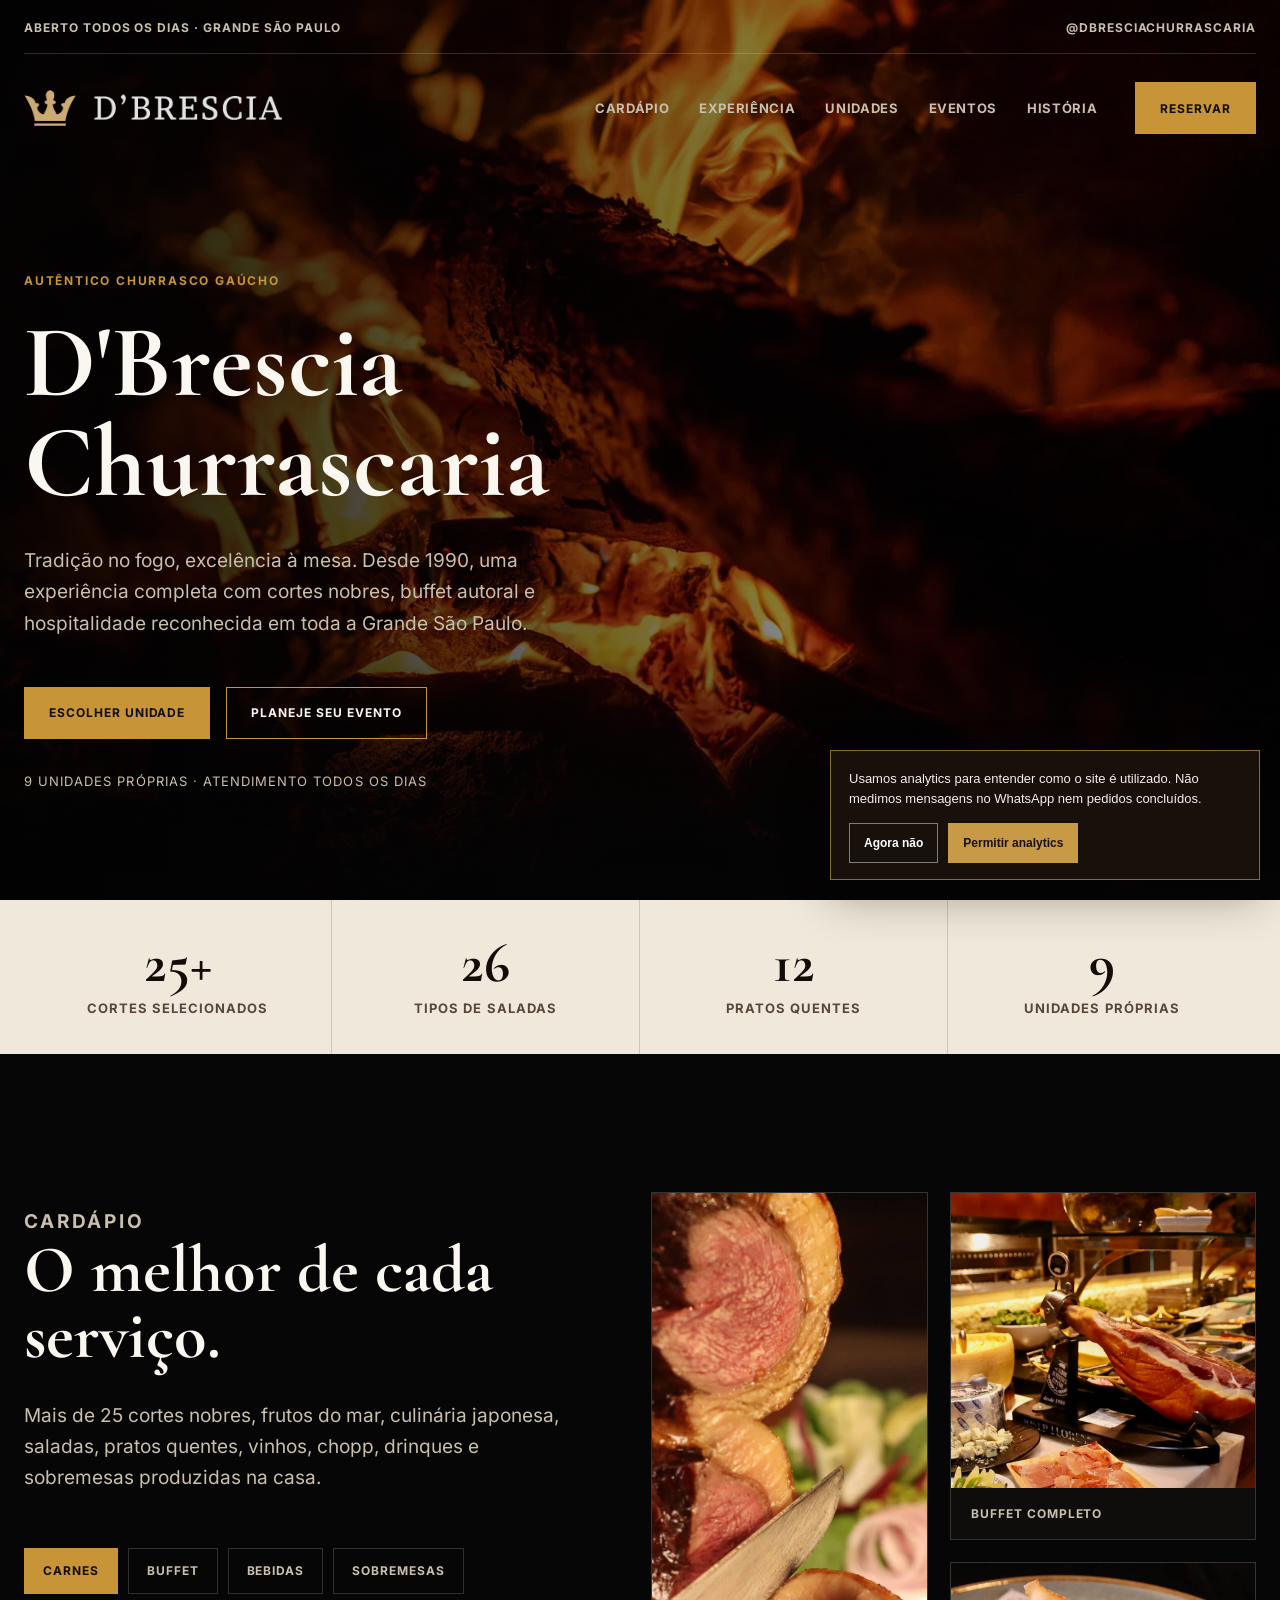
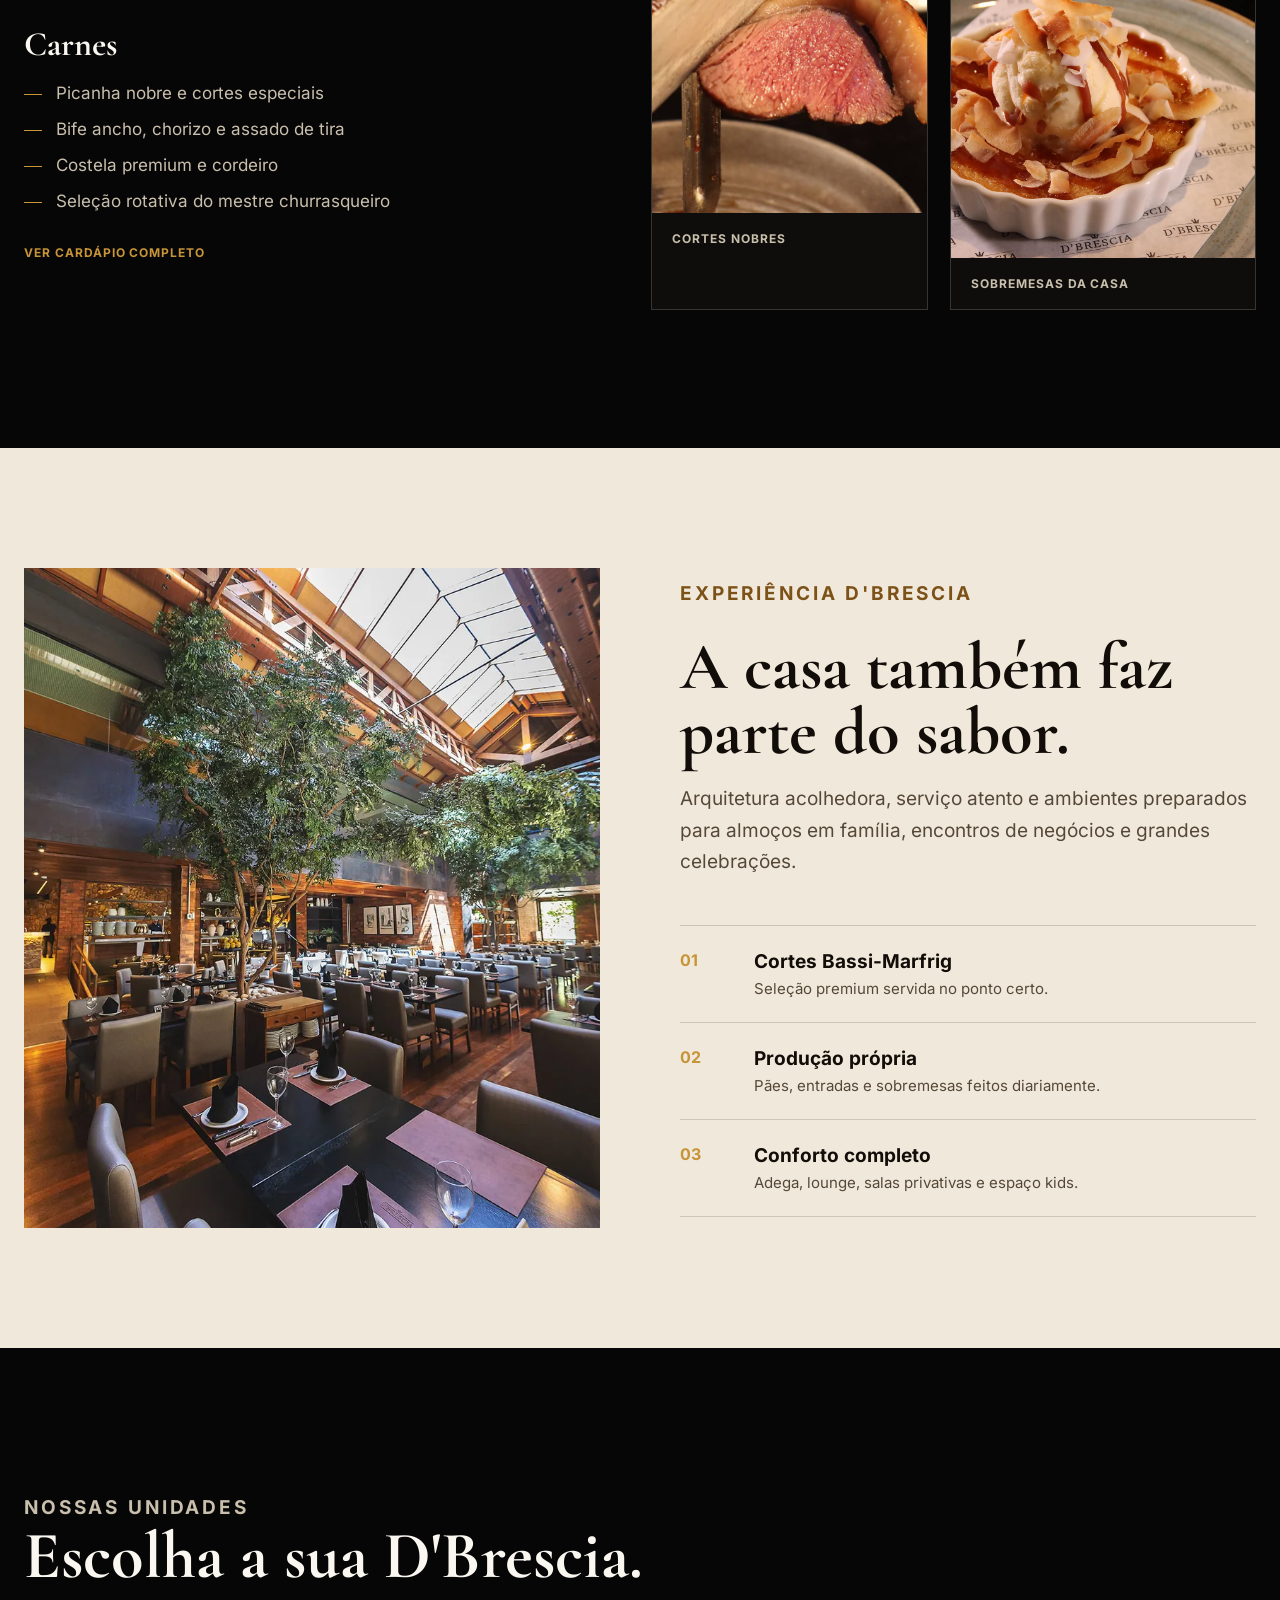
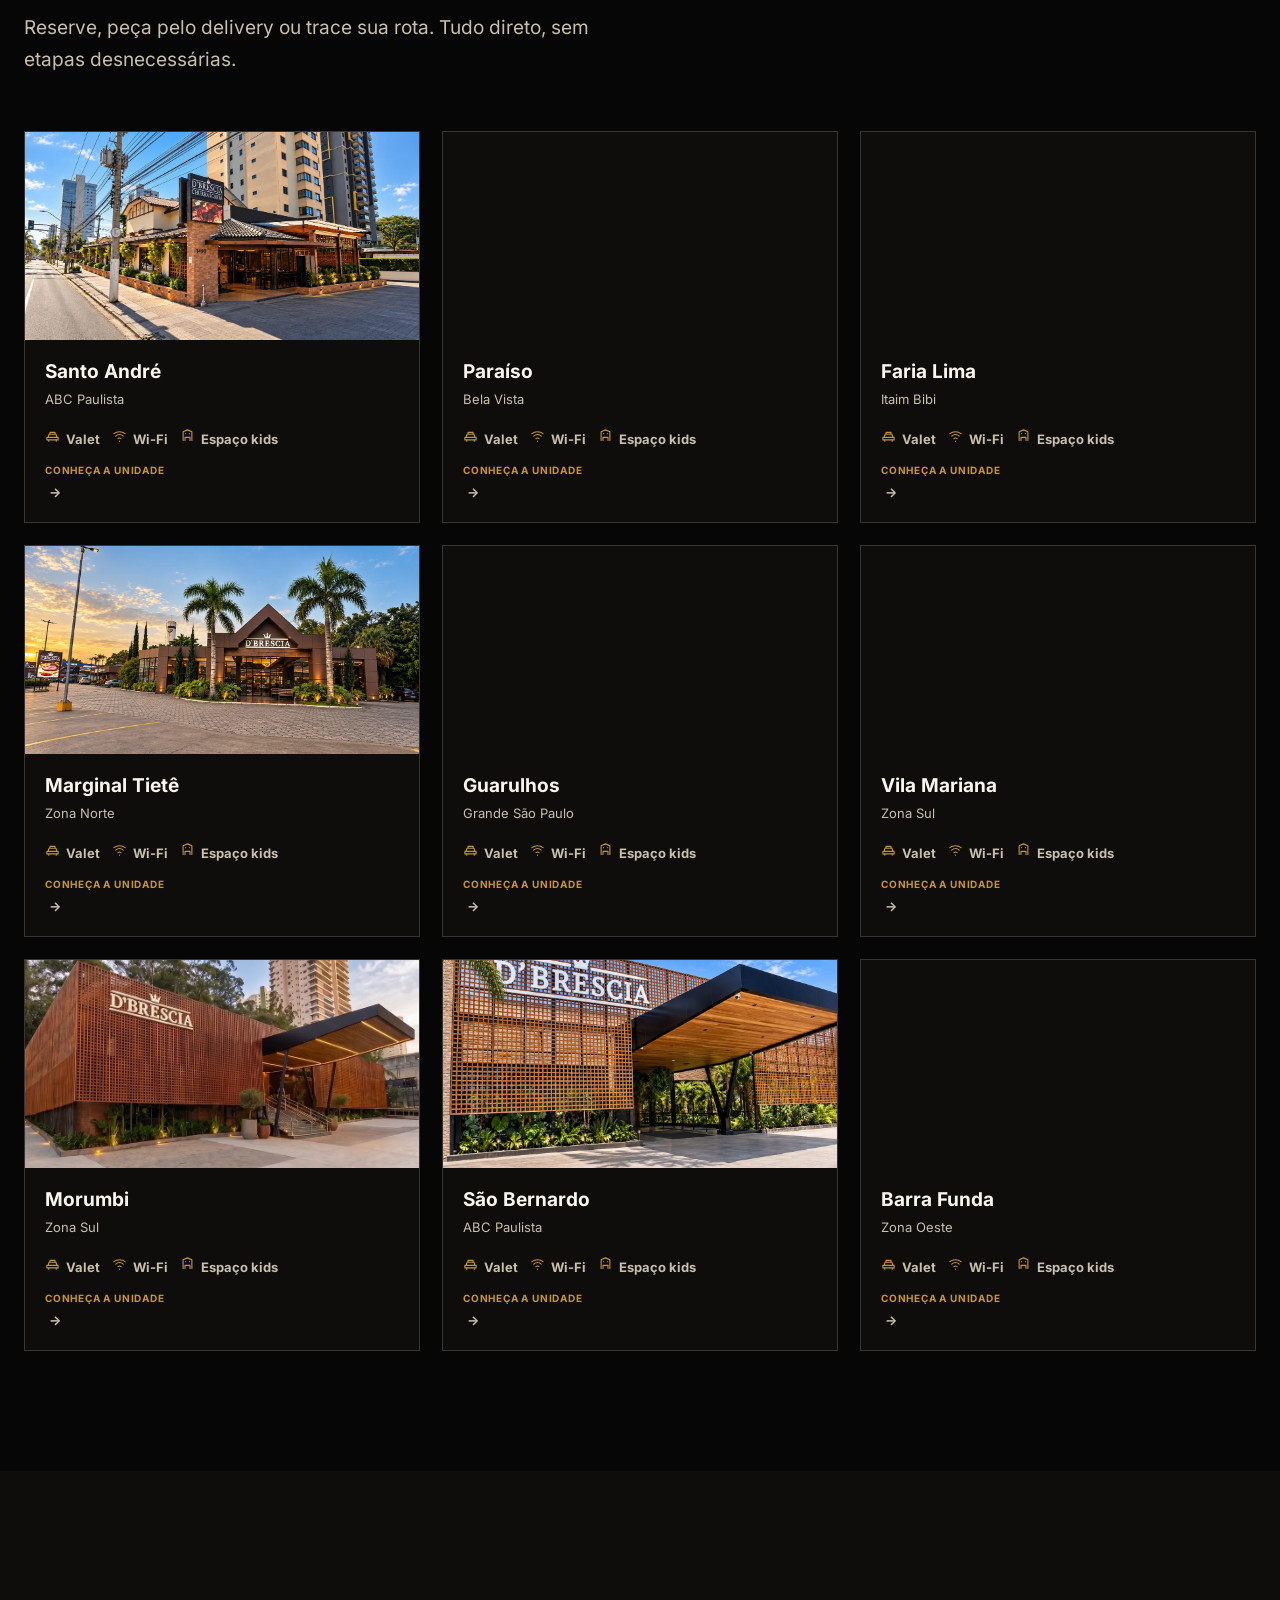
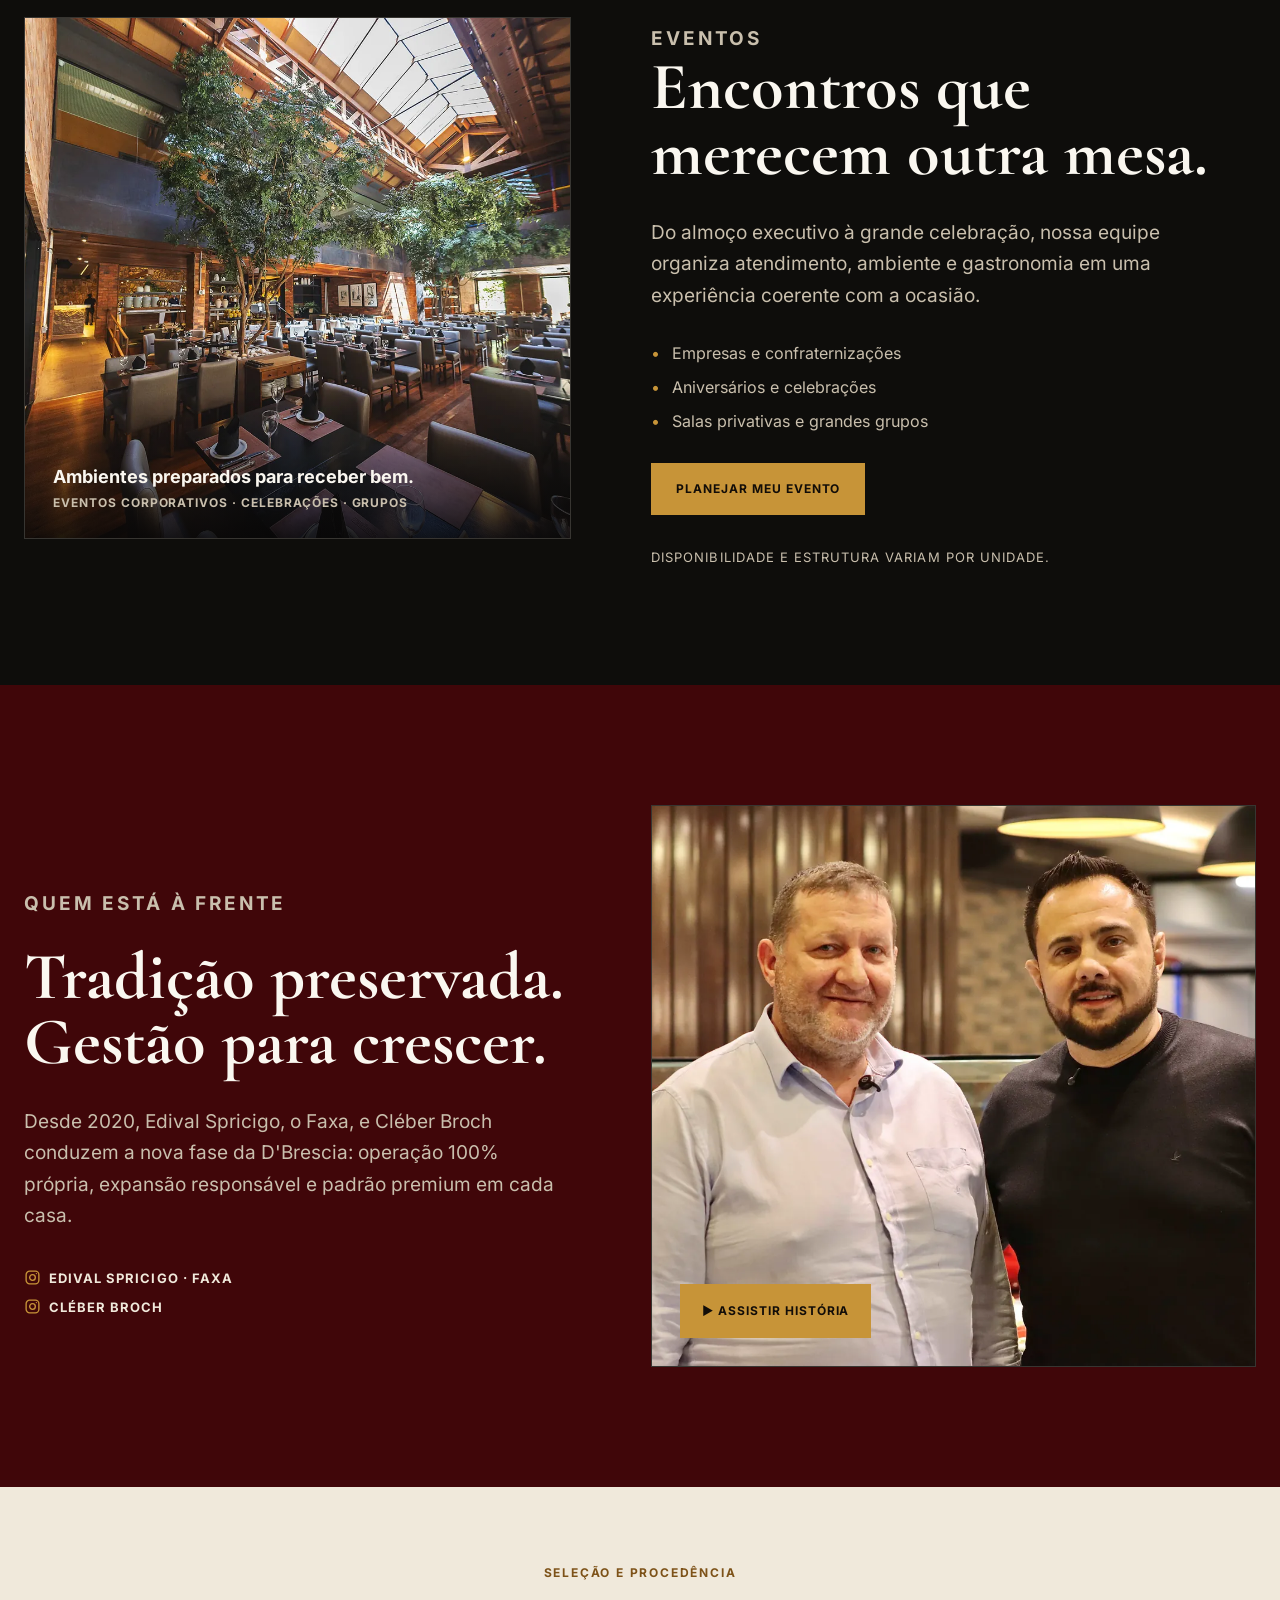
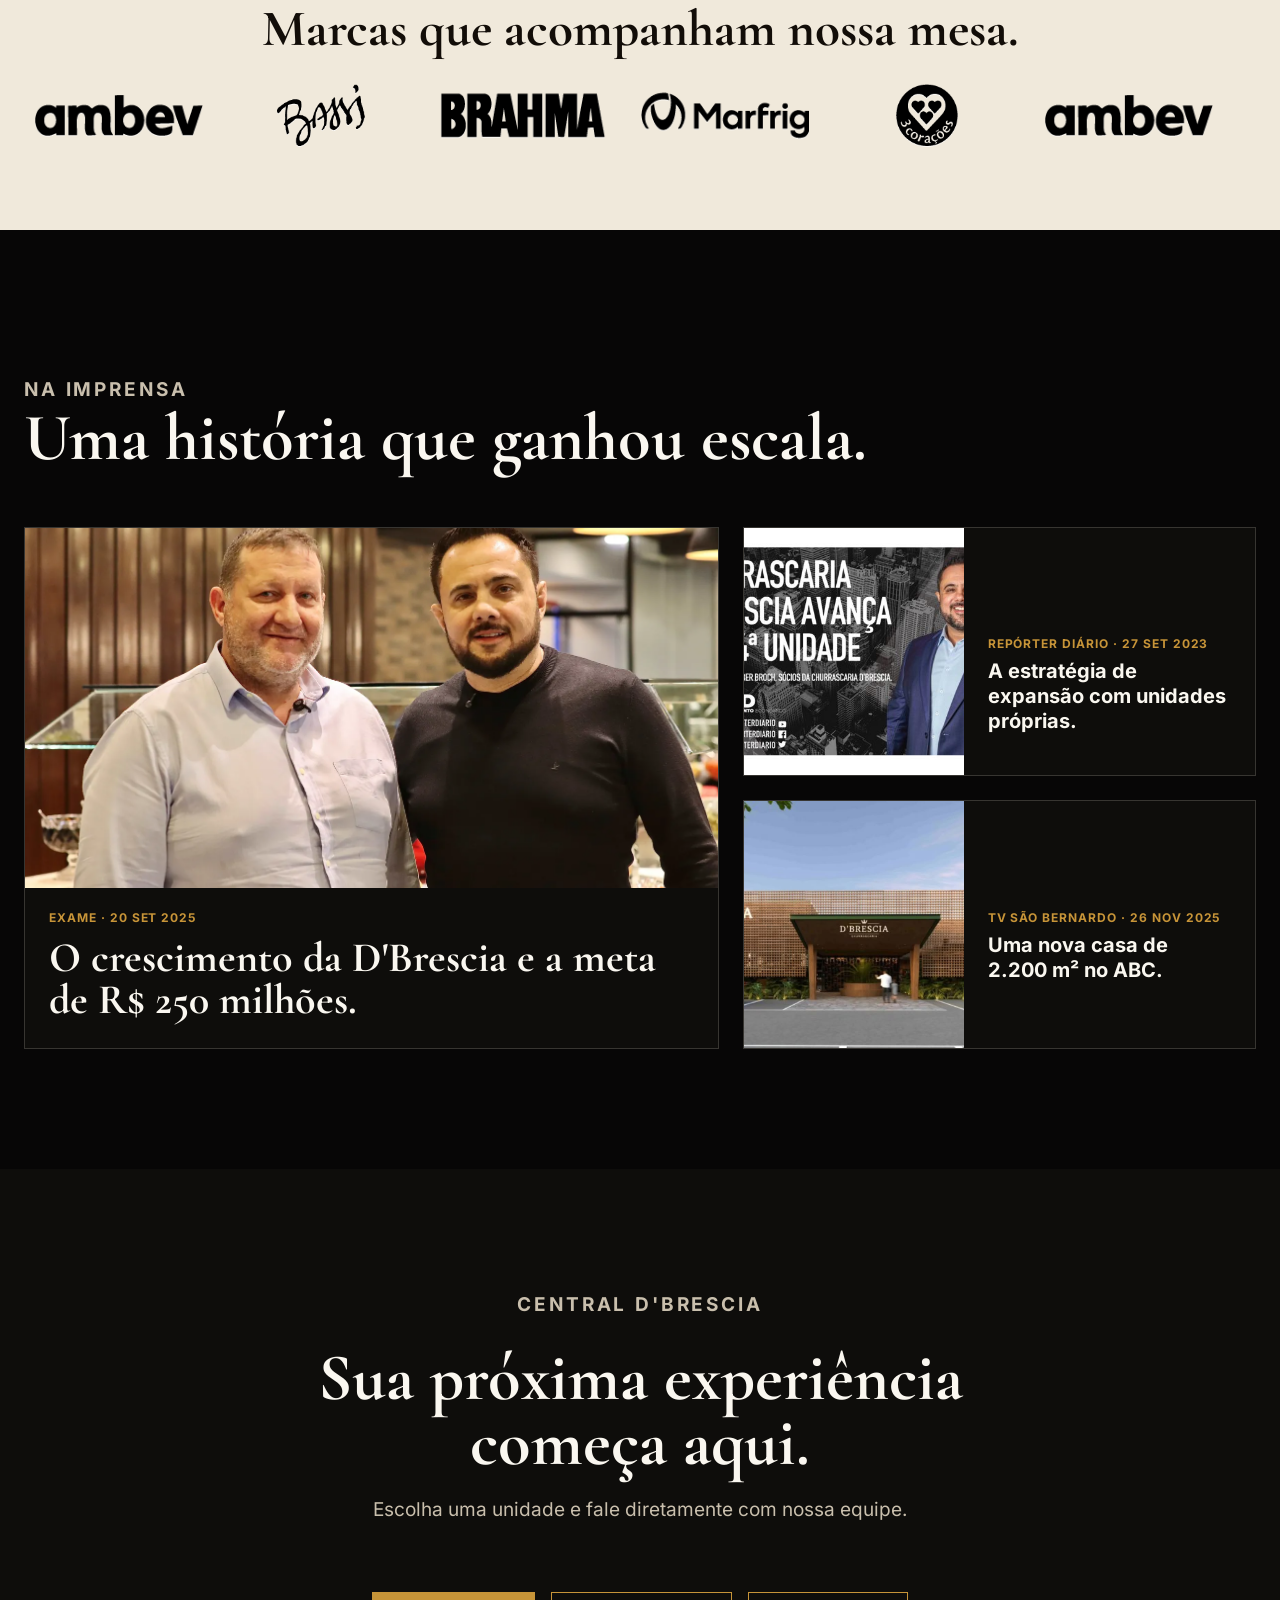
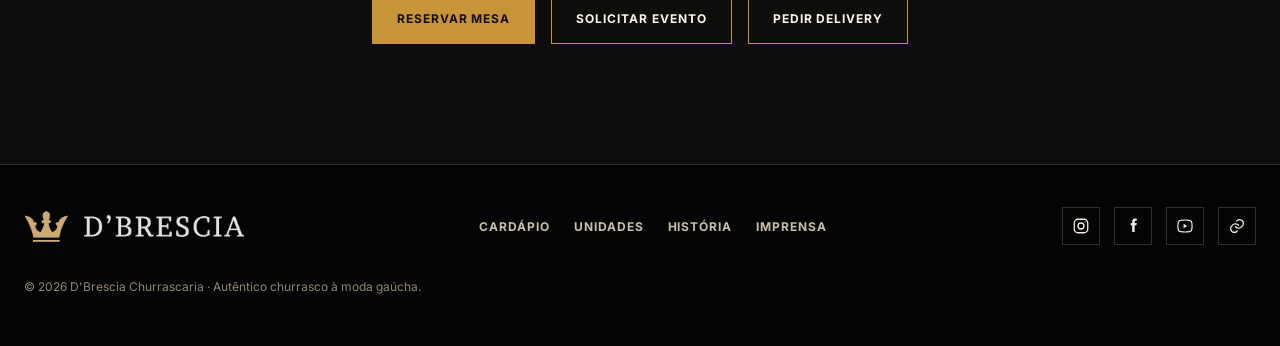
==== commit 8bb80125: "Add consented GA4 tracking to main site" ====
--- a/index.html
+++ b/index.html
@@ -335,5 +335,7 @@
 {"@context":"https://schema.org","@type":"Restaurant","name":"D'Brescia Churrascaria","description":"Rodízio com cortes nobres, buffet completo e espaços para eventos na Grande São Paulo.","url":"https://lippcruz.github.io/dbrescia.com.br-v2/","image":"https://lippcruz.github.io/dbrescia.com.br-v2/assets/optimized/hero-fire.webp","servesCuisine":["Churrasco gaúcho","Brasileira"],"areaServed":"Grande São Paulo","sameAs":["https://www.instagram.com/dbresciachurrascaria/","https://www.facebook.com/dbresciachurrascaria/"]}
 </script>
 <script src="script.js" defer></script>
+      <script src="analytics-config.js"></script>
+    <script src="analytics.js"></script>
   </body>
 </html>
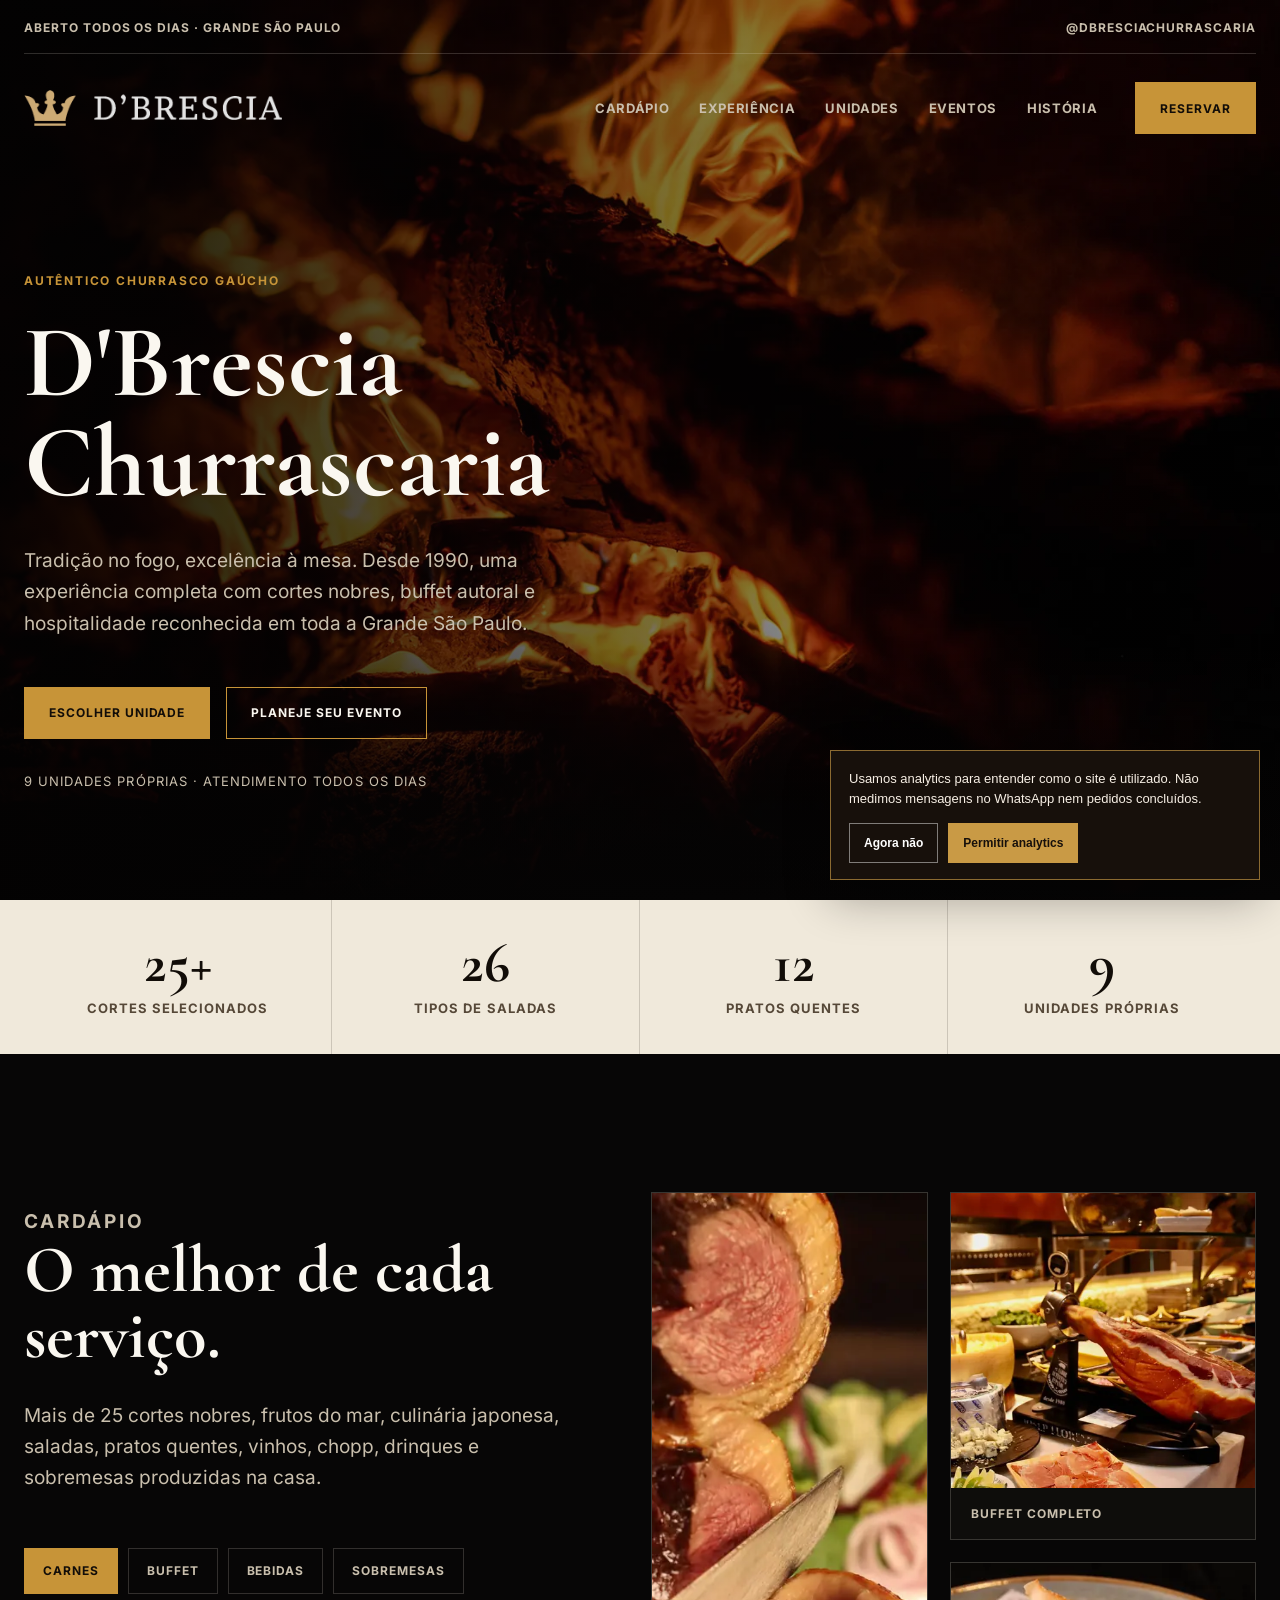
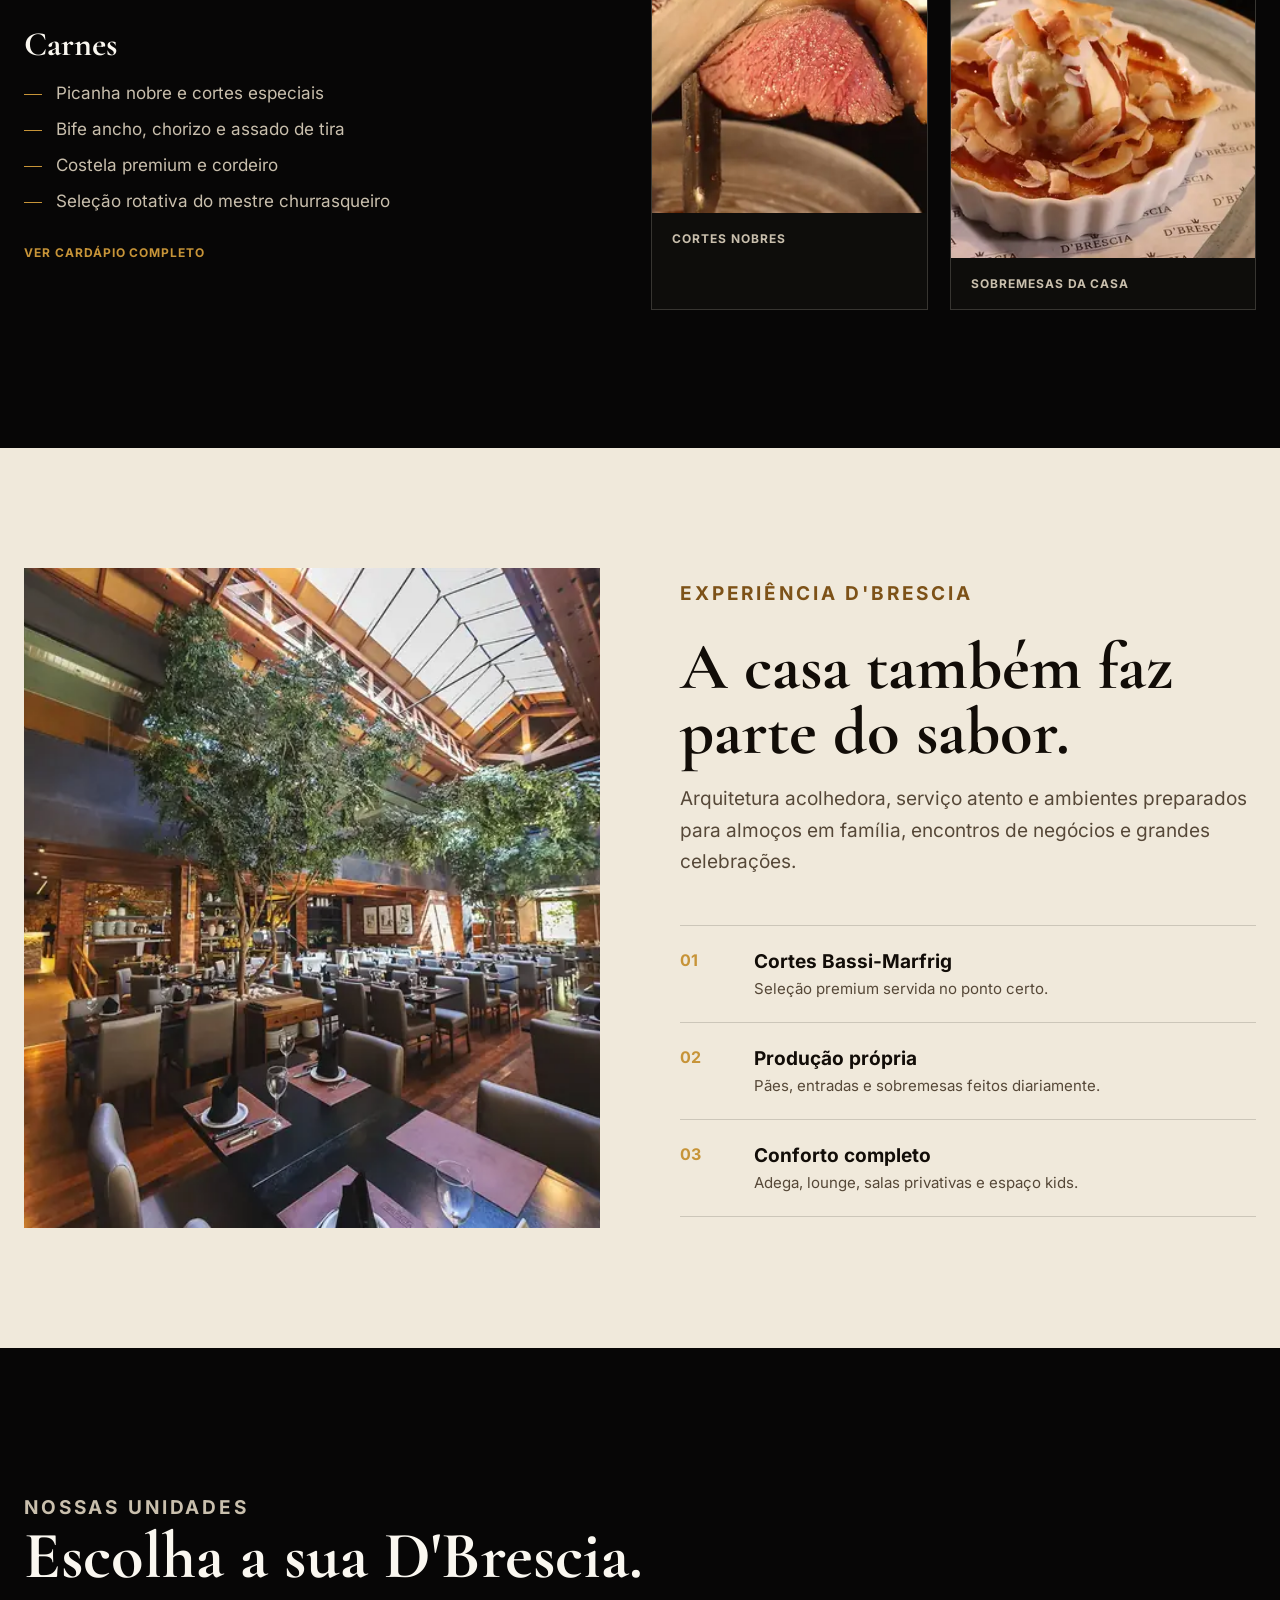
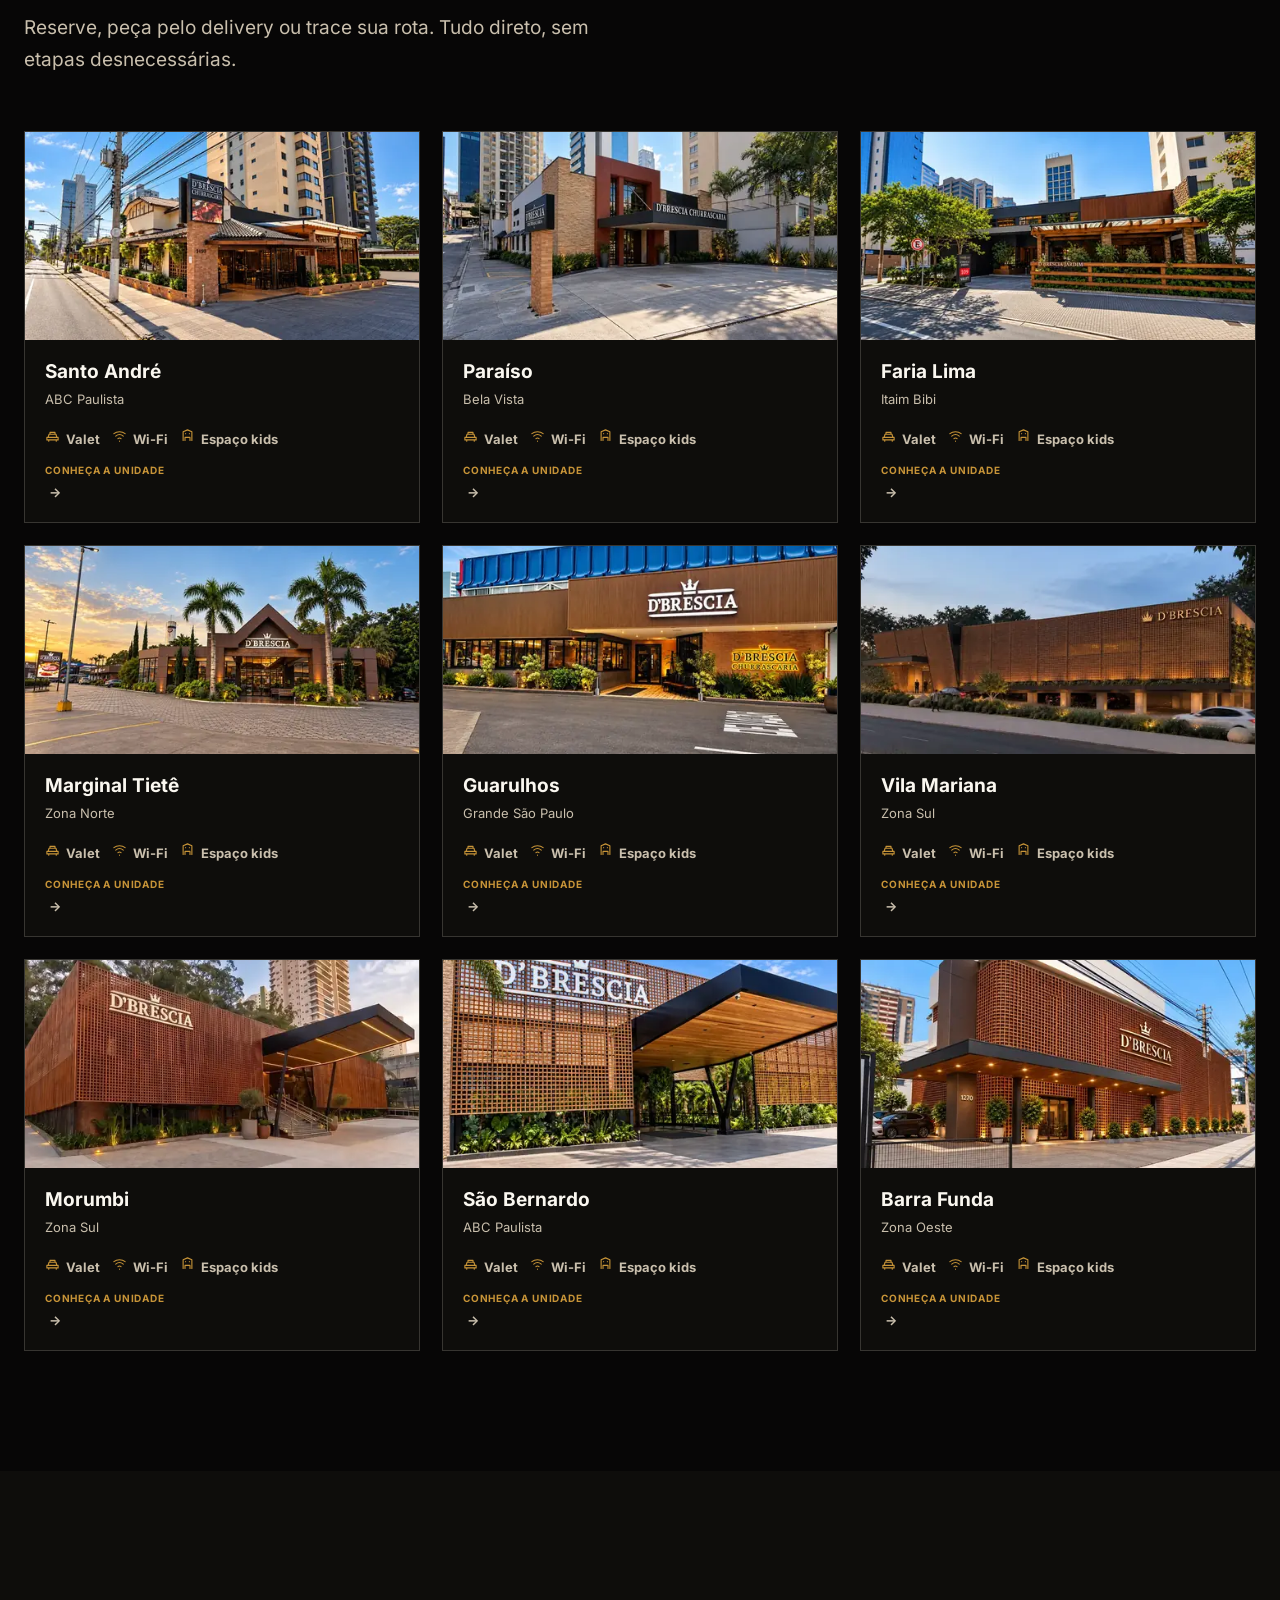
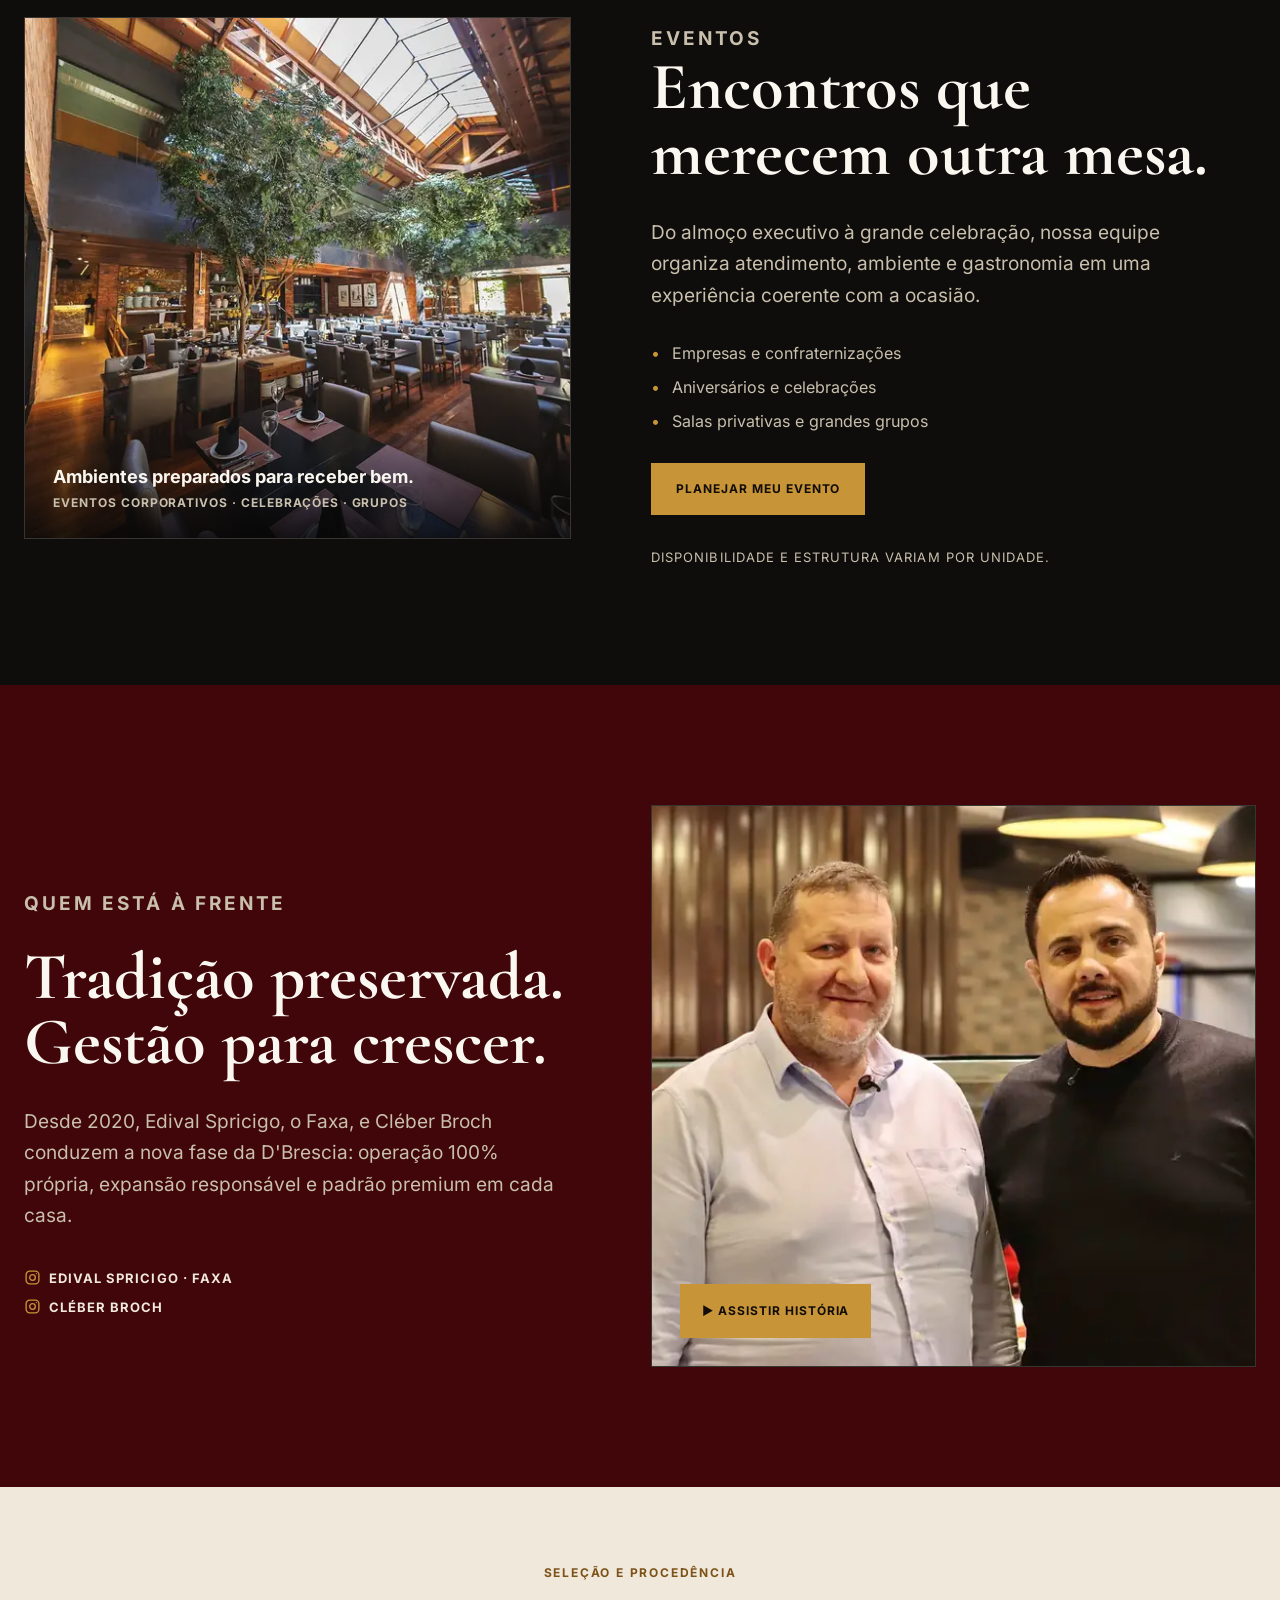
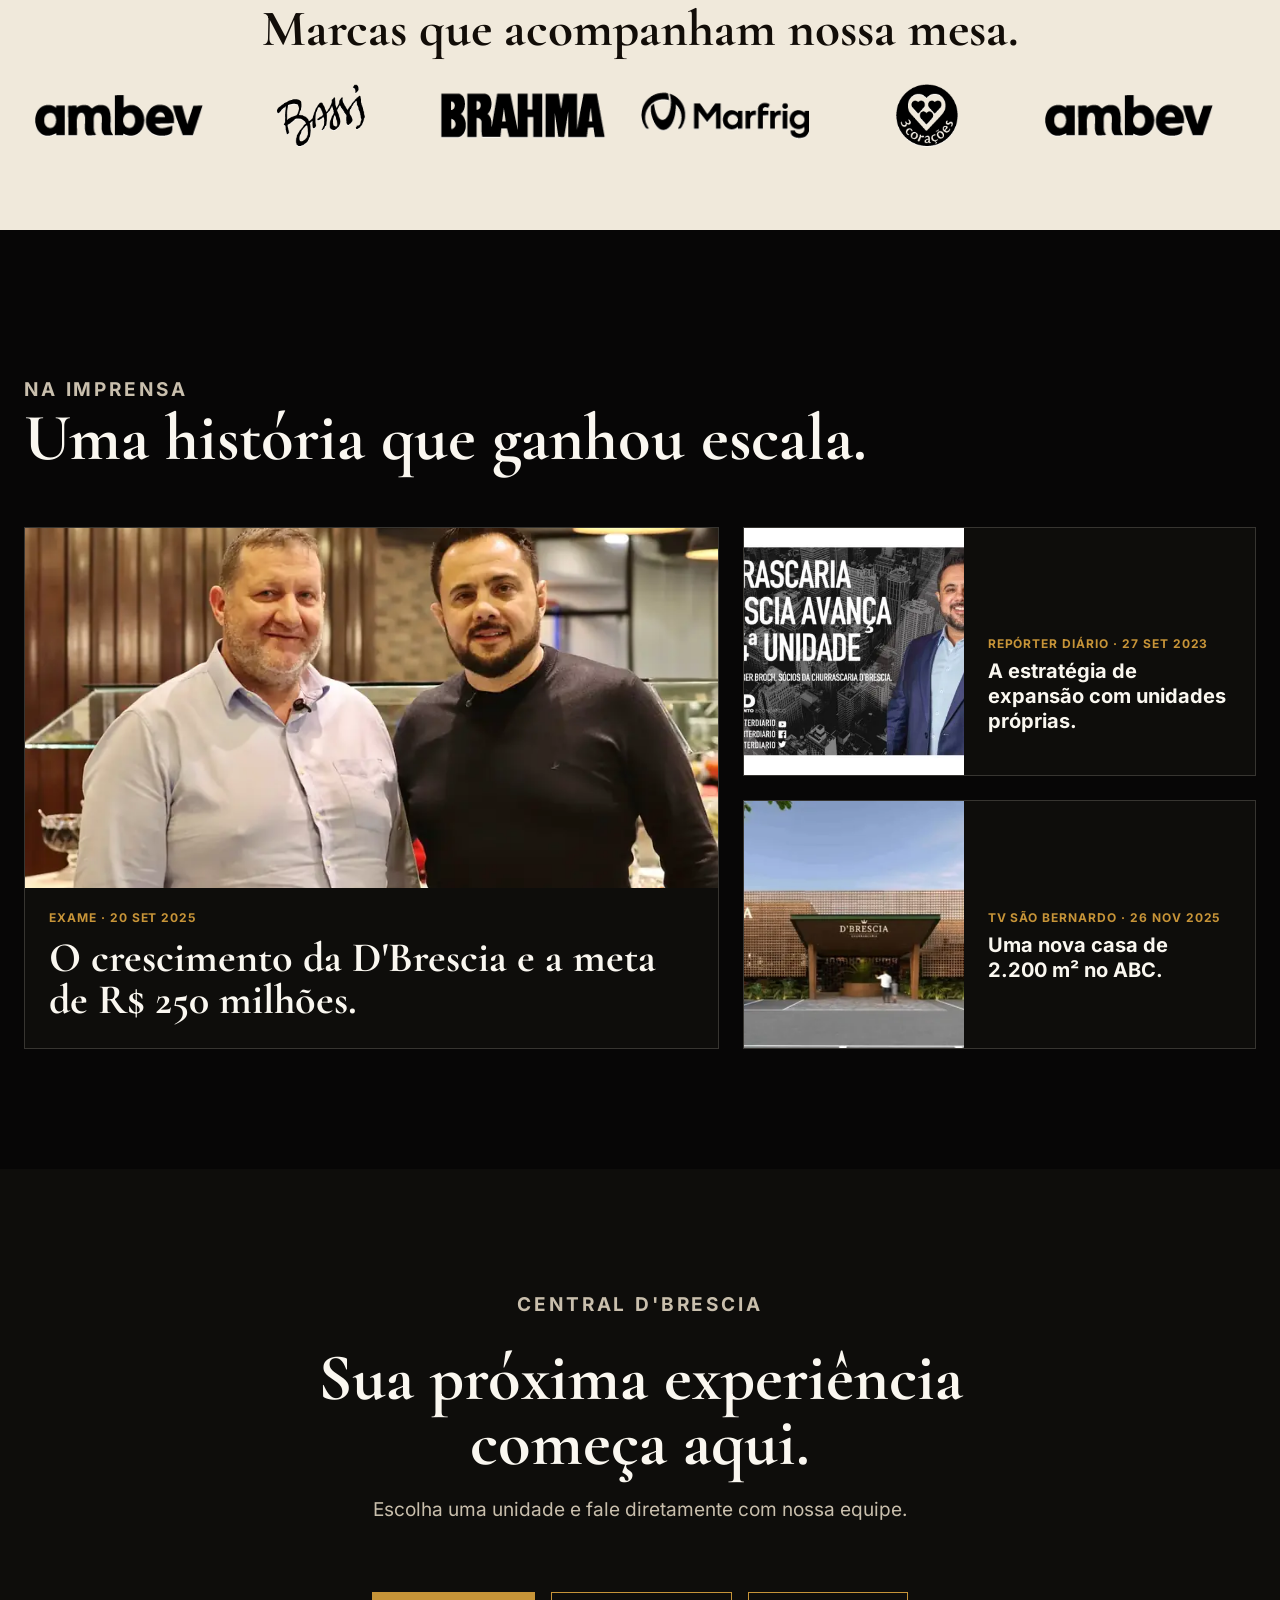
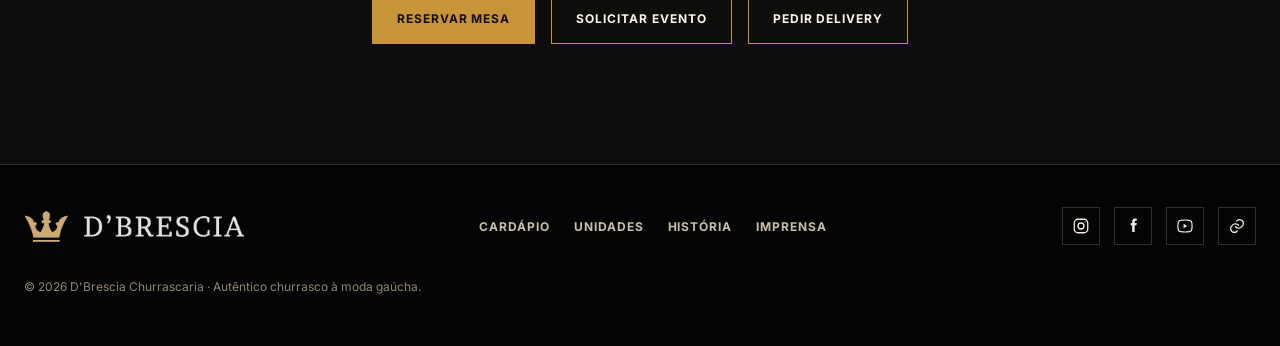
==== commit 45dc8980: "Otimiza performance mobile, SEO canônico e eventos de contato - Canonical, og:url, JSON-LD, sitemap " ====
--- a/index.html
+++ b/index.html
@@ -10,27 +10,36 @@
     />
     <meta name="robots" content="index,follow,max-image-preview:large,max-snippet:-1,max-video-preview:-1" />
     <meta name="theme-color" content="#070606" />
-    <link rel="canonical" href="https://lippcruz.github.io/dbrescia.com.br-v2/" />
+    <link rel="canonical" href="https://dbrescia.com.br/" />
     <meta property="og:type" content="website" />
     <meta property="og:locale" content="pt_BR" />
     <meta property="og:site_name" content="D'Brescia Churrascaria" />
     <meta property="og:title" content="D'Brescia Churrascaria | Rodízio, cortes nobres e eventos" />
     <meta property="og:description" content="Cortes nobres, buffet completo e hospitalidade em 9 unidades na Grande São Paulo." />
-    <meta property="og:url" content="https://lippcruz.github.io/dbrescia.com.br-v2/" />
-    <meta property="og:image" content="https://lippcruz.github.io/dbrescia.com.br-v2/assets/optimized/hero-fire.webp" />
+    <meta property="og:url" content="https://dbrescia.com.br/" />
+    <meta property="og:image" content="https://dbrescia.com.br/assets/optimized/hero-fire.webp" />
     <meta name="twitter:card" content="summary_large_image" />
-    <link rel="preload" as="image" href="assets/optimized/hero-fire.webp" fetchpriority="high" />
+    <link rel="preload" as="image" href="assets/optimized/hero-fire-mobile.webp" media="(max-width: 620px)" fetchpriority="high" />
+    <link rel="preload" as="image" href="assets/optimized/hero-fire.webp" media="(min-width: 621px)" fetchpriority="high" />
+    <link rel="preload" as="font" type="font/woff2" href="assets/fonts/inter-400.woff2" crossorigin />
+    <link rel="preload" as="font" type="font/woff2" href="assets/fonts/cormorant-garamond-700.woff2" crossorigin />
     <link rel="manifest" href="site.webmanifest" />
-    <link rel="stylesheet" href="assets/fonts/google-fonts.css" />
+    <style>
+      @font-face { font-family: "Cormorant Garamond"; font-style: normal; font-weight: 700; font-display: swap; src: url("assets/fonts/cormorant-garamond-700.woff2") format("woff2"); }
+      @font-face { font-family: "Inter"; font-style: normal; font-weight: 400; font-display: swap; src: url("assets/fonts/inter-400.woff2") format("woff2"); }
+      @font-face { font-family: "Inter"; font-style: normal; font-weight: 700; font-display: swap; src: url("assets/fonts/inter-700.woff2") format("woff2"); }
+    </style>
     <link rel="stylesheet" href="styles.css" />
   </head>
   <body>
     <a class="skip-link" href="#conteudo">Pular para o conteúdo principal</a>
     <header class="site-header" id="inicio">
       <div class="hero-bg" aria-hidden="true">
-        <video class="hero-video" autoplay muted loop playsinline preload="metadata" poster="assets/optimized/hero-fire.webp">
-          <source src="content/img/comrpessed-fire.mp4" type="video/mp4" />
-        </video>
+        <picture>
+          <source media="(max-width: 620px)" srcset="assets/optimized/hero-fire-mobile.webp" width="640" height="1067" />
+          <img class="hero-poster" src="assets/optimized/hero-fire.webp" alt="" width="1600" height="1067" fetchpriority="high" />
+        </picture>
+        <video class="hero-video" muted loop playsinline preload="none" data-src="content/img/comrpessed-fire.mp4"></video>
       </div>
       <div class="container header-shell">
         <div class="topbar">
@@ -40,7 +49,7 @@
 
         <nav class="main-nav" aria-label="Navegação principal">
           <a class="brand" href="#inicio" aria-label="D'Brescia Churrascaria">
-            <img src="assets/figma/fe874.png" alt="D'Brescia" />
+            <img src="assets/figma/fe874.png" alt="D'Brescia" width="301" height="42" />
           </a>
           <div class="nav-links">
             <a href="#cardapio">Cardápio</a>
@@ -73,7 +82,7 @@
 
     <dialog class="mobile-menu" id="mobile-menu" aria-label="Menu principal">
       <div class="mobile-menu-head">
-        <img src="assets/figma/fe874.png" alt="D'Brescia" />
+        <img src="assets/figma/fe874.png" alt="D'Brescia" width="301" height="42" />
         <button type="button" data-close-menu aria-label="Fechar menu">×</button>
       </div>
       <nav>
@@ -119,15 +128,15 @@
           </div>
           <div class="menu-gallery" aria-label="Fotos do cardápio">
             <figure class="gallery-main">
-              <img src="assets/figma/dbc1e.png" alt="Cortes nobres" data-menu-image-main />
+              <img src="assets/optimized/menu-carnes-960.webp" srcset="assets/optimized/menu-carnes-480.webp 480w, assets/optimized/menu-carnes-960.webp 960w" sizes="(max-width: 980px) 60vw, 420px" alt="Cortes nobres" loading="lazy" decoding="async" data-menu-image-main />
               <figcaption data-menu-caption-main>Cortes nobres</figcaption>
             </figure>
             <figure>
-              <img src="assets/figma/3e852.png" alt="Buffet completo" data-menu-image-side />
+              <img src="assets/optimized/menu-buffet-960.webp" srcset="assets/optimized/menu-buffet-480.webp 480w, assets/optimized/menu-buffet-960.webp 960w" sizes="(max-width: 980px) 40vw, 320px" alt="Buffet completo" loading="lazy" decoding="async" data-menu-image-side />
               <figcaption data-menu-caption-side>Buffet completo</figcaption>
             </figure>
             <figure>
-              <img src="assets/figma/bd625.png" alt="Sobremesas da casa" data-menu-image-bottom />
+              <img src="assets/optimized/menu-sobremesas-960.webp" srcset="assets/optimized/menu-sobremesas-480.webp 480w, assets/optimized/menu-sobremesas-960.webp 960w" sizes="(max-width: 980px) 40vw, 450px" alt="Sobremesas da casa" loading="lazy" decoding="async" data-menu-image-bottom />
               <figcaption data-menu-caption-bottom>Sobremesas da casa</figcaption>
             </figure>
           </div>
@@ -136,7 +145,7 @@
 
       <section class="section experience" id="experiencia">
         <div class="experience-image">
-          <img src="assets/optimized/ambiente.webp" alt="Ambiente da D'Brescia" />
+          <img src="assets/optimized/ambiente-1200.webp" srcset="assets/optimized/ambiente-800.webp 800w, assets/optimized/ambiente-1200.webp 1200w, assets/optimized/ambiente.webp 1400w" sizes="(max-width: 980px) 100vw, 50vw" alt="Ambiente da D'Brescia" loading="lazy" decoding="async" />
         </div>
         <div class="experience-copy">
           <p class="eyebrow">Experiência D'Brescia</p>
@@ -164,7 +173,7 @@
           </div>
 
           <div class="unit-feature" aria-live="polite">
-            <img data-unit-main-image src="assets/optimized/unidade-santo-andre.webp" alt="Unidade Santo André" />
+            <img data-unit-main-image src="assets/optimized/unidade-santo-andre.webp" srcset="assets/optimized/unidade-santo-andre-480.webp 480w, assets/optimized/unidade-santo-andre-800.webp 800w, assets/optimized/unidade-santo-andre.webp 1200w" sizes="(max-width: 980px) 100vw, 60vw" alt="Unidade Santo André" loading="lazy" decoding="async" />
             <div>
               <span data-unit-index>01 / 09</span>
               <h3 data-unit-name>Santo André</h3>
@@ -184,7 +193,7 @@
       <section class="section events" id="eventos">
         <div class="container events-layout">
           <figure>
-            <img src="assets/optimized/ambiente.webp" alt="Ambiente preparado para eventos" />
+            <img src="assets/optimized/ambiente-1200.webp" srcset="assets/optimized/ambiente-800.webp 800w, assets/optimized/ambiente-1200.webp 1200w, assets/optimized/ambiente.webp 1400w" sizes="(max-width: 980px) 100vw, 50vw" alt="Ambiente preparado para eventos" loading="lazy" decoding="async" />
             <figcaption>
               <strong>Ambientes preparados para receber bem.</strong>
               <span>Eventos corporativos · celebrações · grupos</span>
@@ -229,7 +238,7 @@
             </div>
           </div>
           <a class="video-card" href="https://www.youtube.com/watch?v=GO7LX_fqPFc" target="_blank" rel="noreferrer">
-            <img src="assets/optimized/historia.webp" alt="Edival Spricigo e Cléber Broch" />
+            <img src="assets/optimized/historia-1200.webp" srcset="assets/optimized/historia-480.webp 480w, assets/optimized/historia-800.webp 800w, assets/optimized/historia-1200.webp 1200w" sizes="(max-width: 980px) 100vw, 50vw" alt="Edival Spricigo e Cléber Broch" loading="lazy" decoding="async" />
             <span>▶ Assistir história</span>
           </a>
         </div>
@@ -272,17 +281,17 @@
           </div>
           <div class="press-grid">
             <a class="press-main" href="https://exame.com/negocios/o-paulista-e-o-catarinense-que-vao-faturar-r-250-milhoes-com-churrasco-tipicamente-gaucho/" target="_blank" rel="noreferrer">
-              <img src="assets/optimized/historia.webp" alt="Entrevista D'Brescia" />
+              <img src="assets/optimized/historia-1200.webp" srcset="assets/optimized/historia-480.webp 480w, assets/optimized/historia-800.webp 800w, assets/optimized/historia-1200.webp 1200w" sizes="(max-width: 980px) 100vw, 50vw" alt="Entrevista D'Brescia" loading="lazy" decoding="async" />
               <span>Exame · 20 set 2025</span>
               <strong>O crescimento da D'Brescia e a meta de R$ 250 milhões.</strong>
             </a>
             <a class="press-item" href="https://www.reporterdiario.com.br/noticia/3321162/rd-momento-economico-27-09-2023-as-18h-churrascaria-dbrescia-avanca-com-4a-unidade/" target="_blank" rel="noreferrer">
-              <img src="assets/figma/586be.png" alt="Repórter Diário" />
+              <img src="assets/optimized/press-reporter-diario.webp" alt="Repórter Diário" width="600" height="400" loading="lazy" decoding="async" />
               <span>Repórter Diário · 27 set 2023</span>
               <strong>A estratégia de expansão com unidades próprias.</strong>
             </a>
             <a class="press-item" href="https://tvsaobernardo.com/churrascaria-dbrescia-inaugura-amanha-no-planalto/" target="_blank" rel="noreferrer">
-              <img src="assets/figma/26440.png" alt="TV São Bernardo" />
+              <img src="assets/optimized/press-tv-sao-bernardo-800.webp" srcset="assets/optimized/press-tv-sao-bernardo-480.webp 480w, assets/optimized/press-tv-sao-bernardo-800.webp 800w" sizes="(max-width: 980px) 100vw, 380px" alt="TV São Bernardo" loading="lazy" decoding="async" />
               <span>TV São Bernardo · 26 nov 2025</span>
               <strong>Uma nova casa de 2.200 m² no ABC.</strong>
             </a>
@@ -308,7 +317,7 @@
 
     <footer class="site-footer">
       <div class="container footer-layout">
-        <img src="assets/figma/fe874.png" alt="D'Brescia" />
+        <img src="assets/figma/fe874.png" alt="D'Brescia" width="301" height="42" loading="lazy" />
         <nav aria-label="Links do rodapé">
           <a href="#cardapio">Cardápio</a>
           <a href="#unidades">Unidades</a>
@@ -332,7 +341,7 @@
     </nav>
 
     <script type="application/ld+json">
-{"@context":"https://schema.org","@type":"Restaurant","name":"D'Brescia Churrascaria","description":"Rodízio com cortes nobres, buffet completo e espaços para eventos na Grande São Paulo.","url":"https://lippcruz.github.io/dbrescia.com.br-v2/","image":"https://lippcruz.github.io/dbrescia.com.br-v2/assets/optimized/hero-fire.webp","servesCuisine":["Churrasco gaúcho","Brasileira"],"areaServed":"Grande São Paulo","sameAs":["https://www.instagram.com/dbresciachurrascaria/","https://www.facebook.com/dbresciachurrascaria/"]}
+{"@context":"https://schema.org","@type":"Restaurant","name":"D'Brescia Churrascaria","description":"Rodízio com cortes nobres, buffet completo e espaços para eventos na Grande São Paulo.","url":"https://dbrescia.com.br/","image":"https://dbrescia.com.br/assets/optimized/hero-fire.webp","servesCuisine":["Churrasco gaúcho","Brasileira"],"areaServed":"Grande São Paulo","sameAs":["https://www.instagram.com/dbresciachurrascaria/","https://www.facebook.com/dbresciachurrascaria/"]}
 </script>
 <script src="script.js" defer></script>
       <script src="analytics-config.js"></script>
--- a/styles.css
+++ b/styles.css
@@ -64,7 +64,7 @@
   inset: 0;
   z-index: -1;
   overflow: hidden;
-  background: url("assets/optimized/hero-fire.webp") center / cover;
+  background: var(--bg);
 }
 
 .hero-bg::after {
@@ -78,10 +78,22 @@
   pointer-events: none;
 }
 
+.hero-poster,
 .hero-video {
+  position: absolute;
+  inset: 0;
   width: 100%;
   height: 100%;
   object-fit: cover;
+}
+
+.hero-video {
+  opacity: 0;
+  transition: opacity 600ms ease;
+}
+
+.hero-video.is-playing {
+  opacity: 1;
 }
 
 .topbar {
@@ -269,6 +281,7 @@
 
 .mobile-menu-head img {
   width: 215px;
+  height: auto;
 }
 
 .mobile-menu-head button {
@@ -928,6 +941,7 @@
 
 .site-footer img {
   width: 220px;
+  height: auto;
 }
 
 .site-footer nav {
@@ -1141,11 +1155,10 @@
     padding-bottom: 74px;
   }
 
-  .hero-bg {
+  .hero-bg::after {
     background:
       linear-gradient(90deg, rgba(3, 2, 2, 0.93), rgba(3, 2, 2, 0.48)),
-      linear-gradient(0deg, var(--bg), rgba(7, 6, 6, 0) 30%),
-      url("assets/optimized/hero-fire.webp") center / cover;
+      linear-gradient(0deg, var(--bg), rgba(7, 6, 6, 0) 30%);
   }
 
   .hero-actions,
